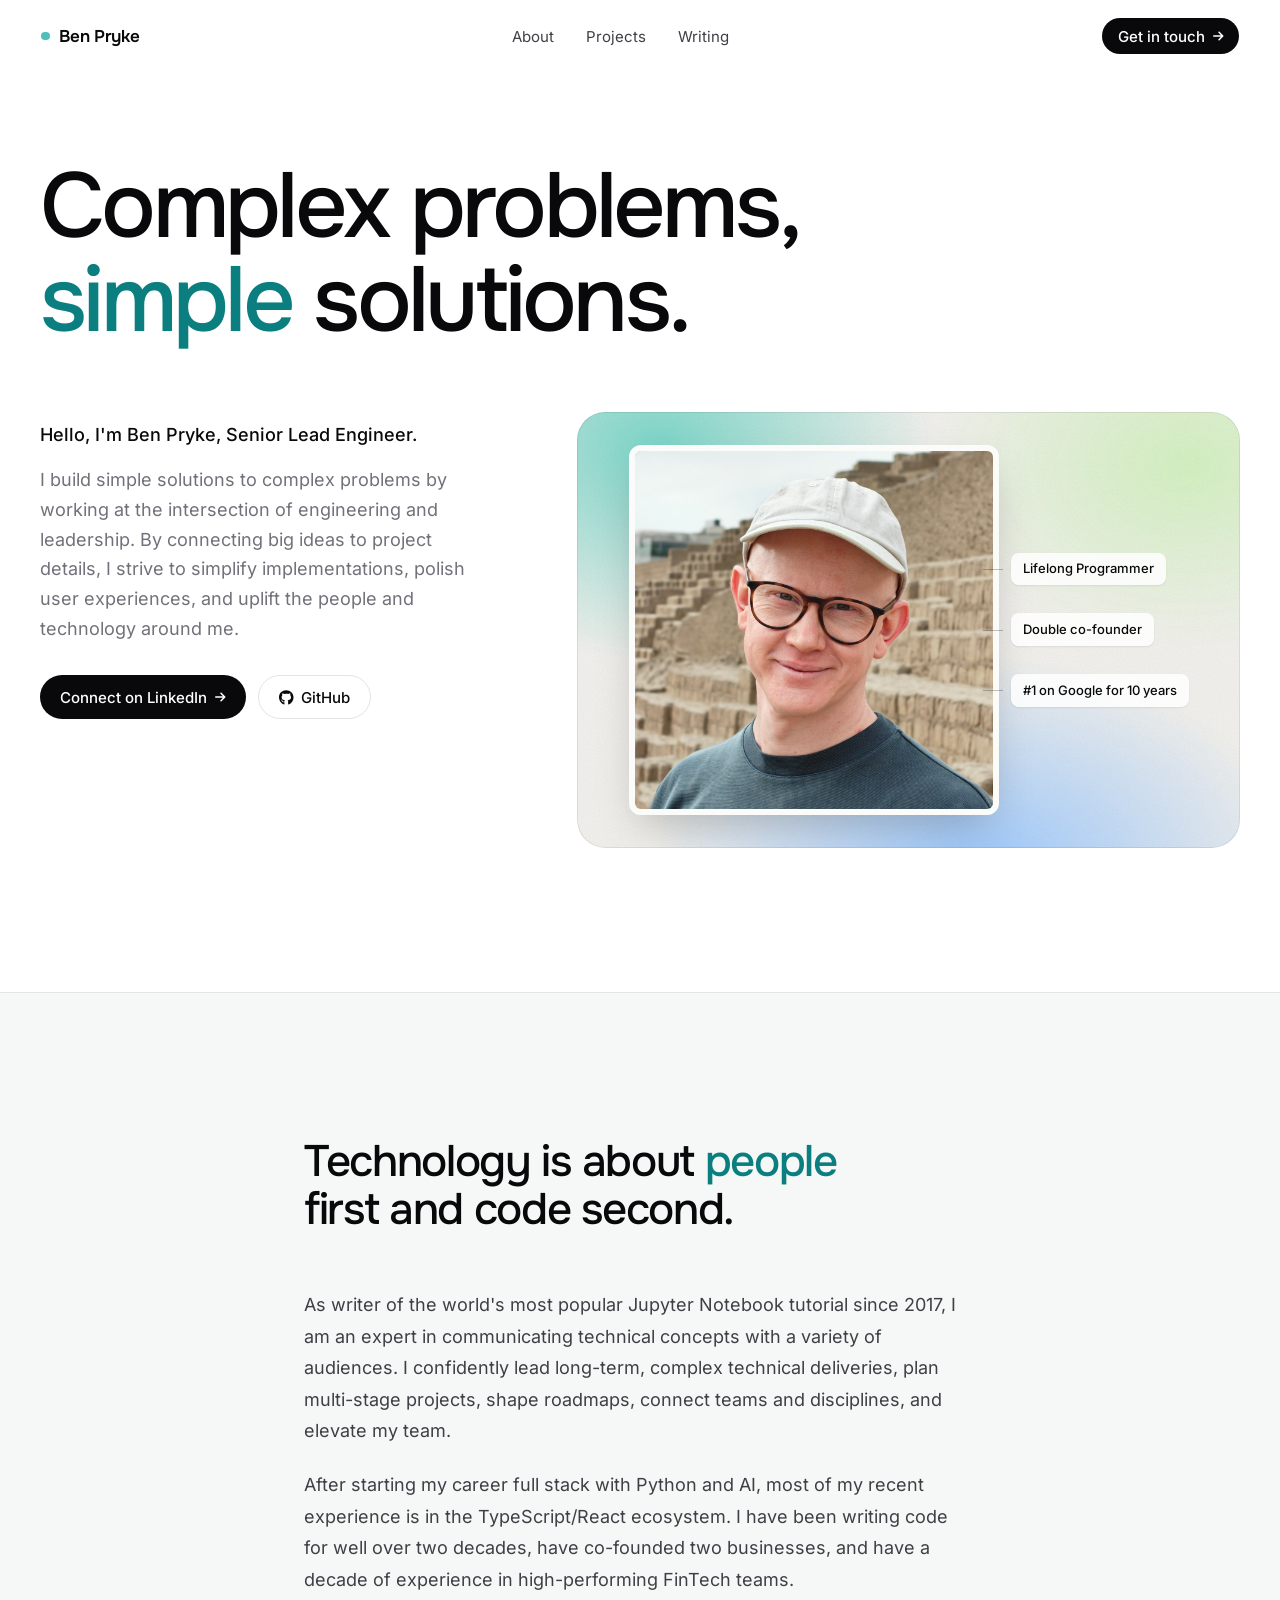
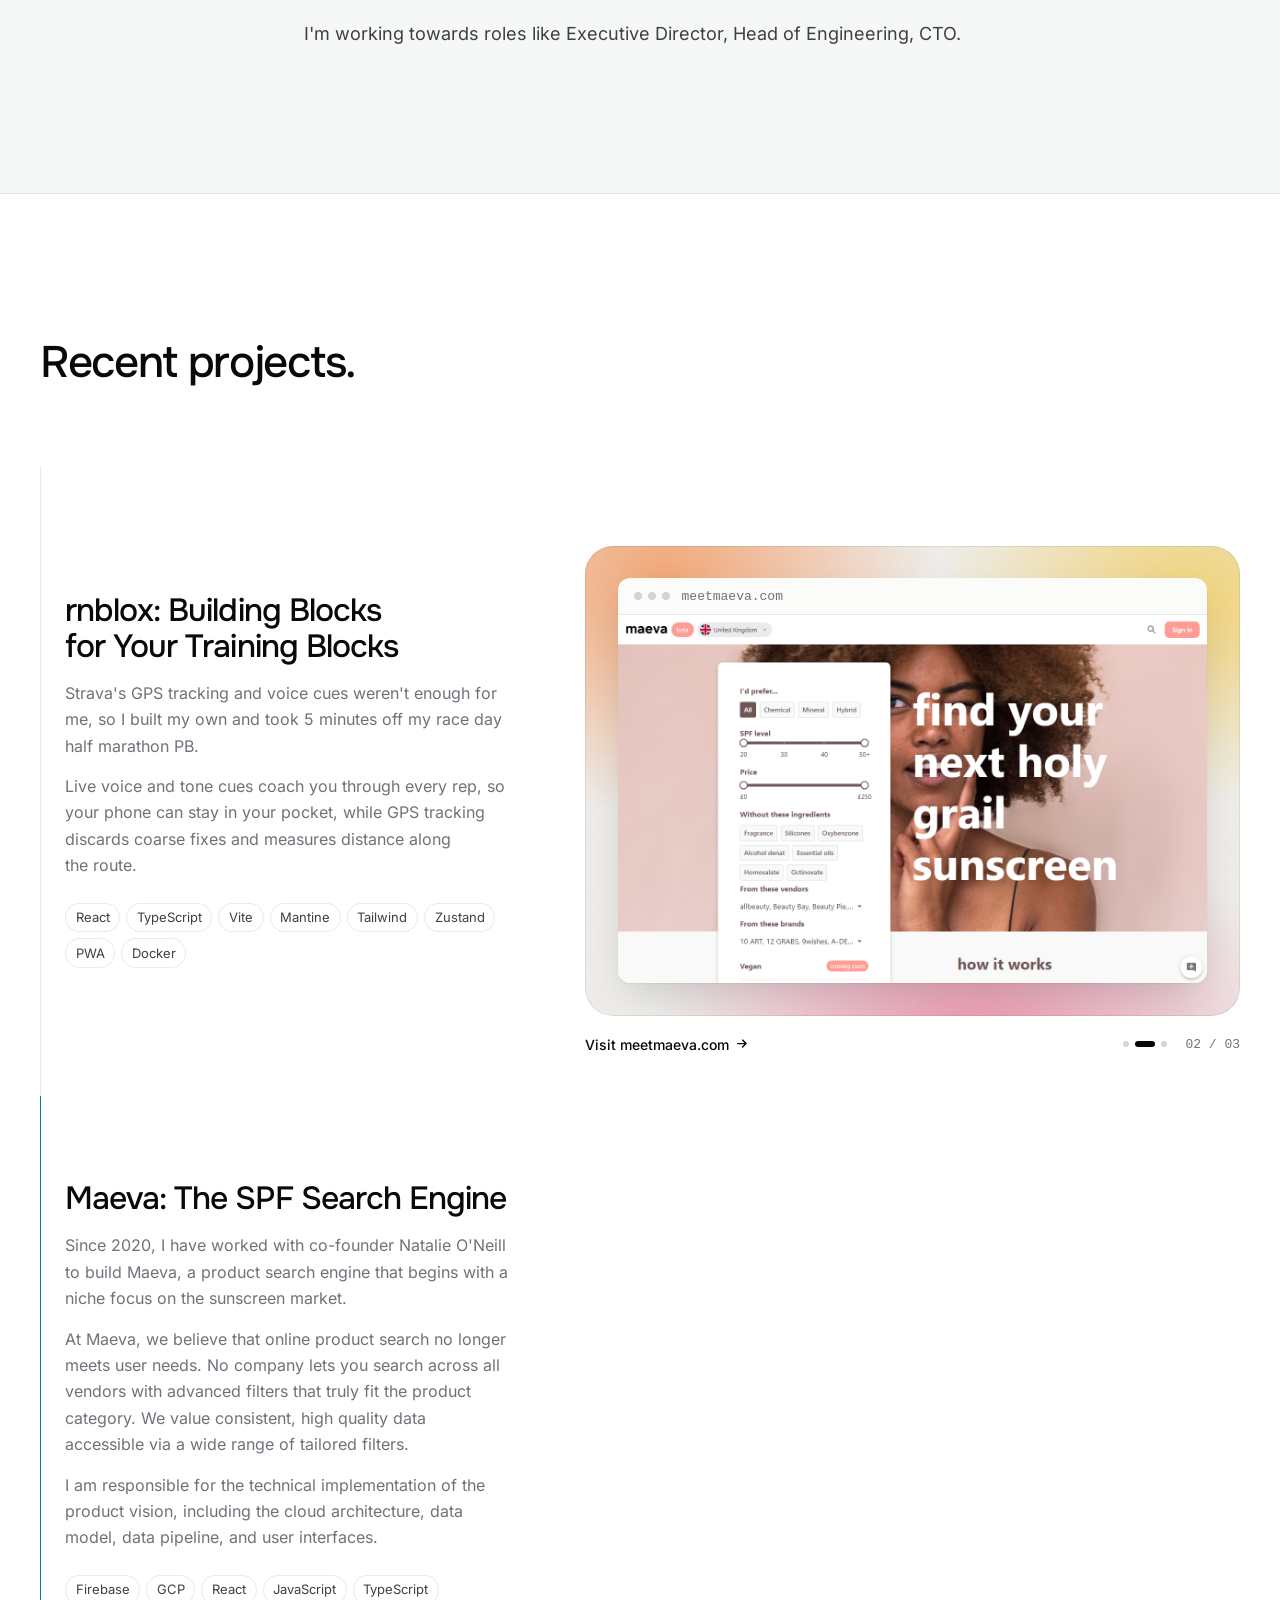
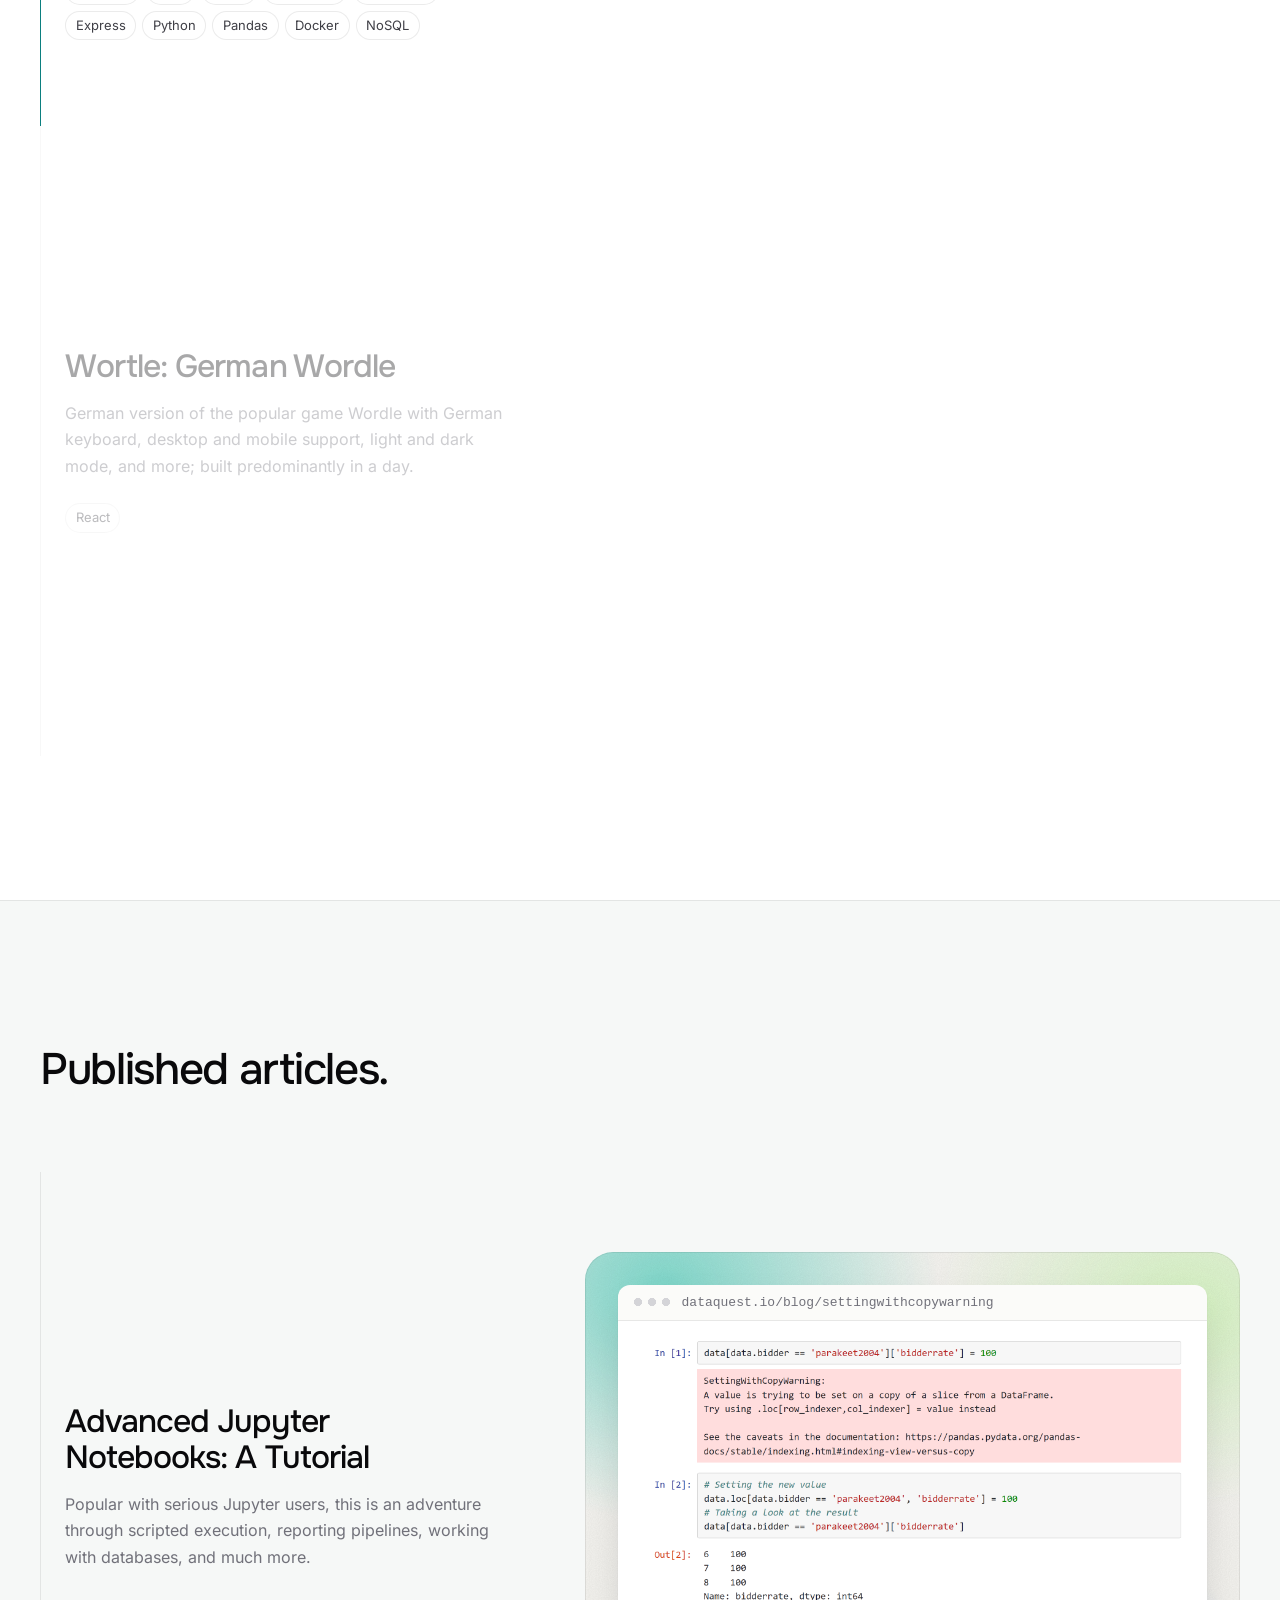
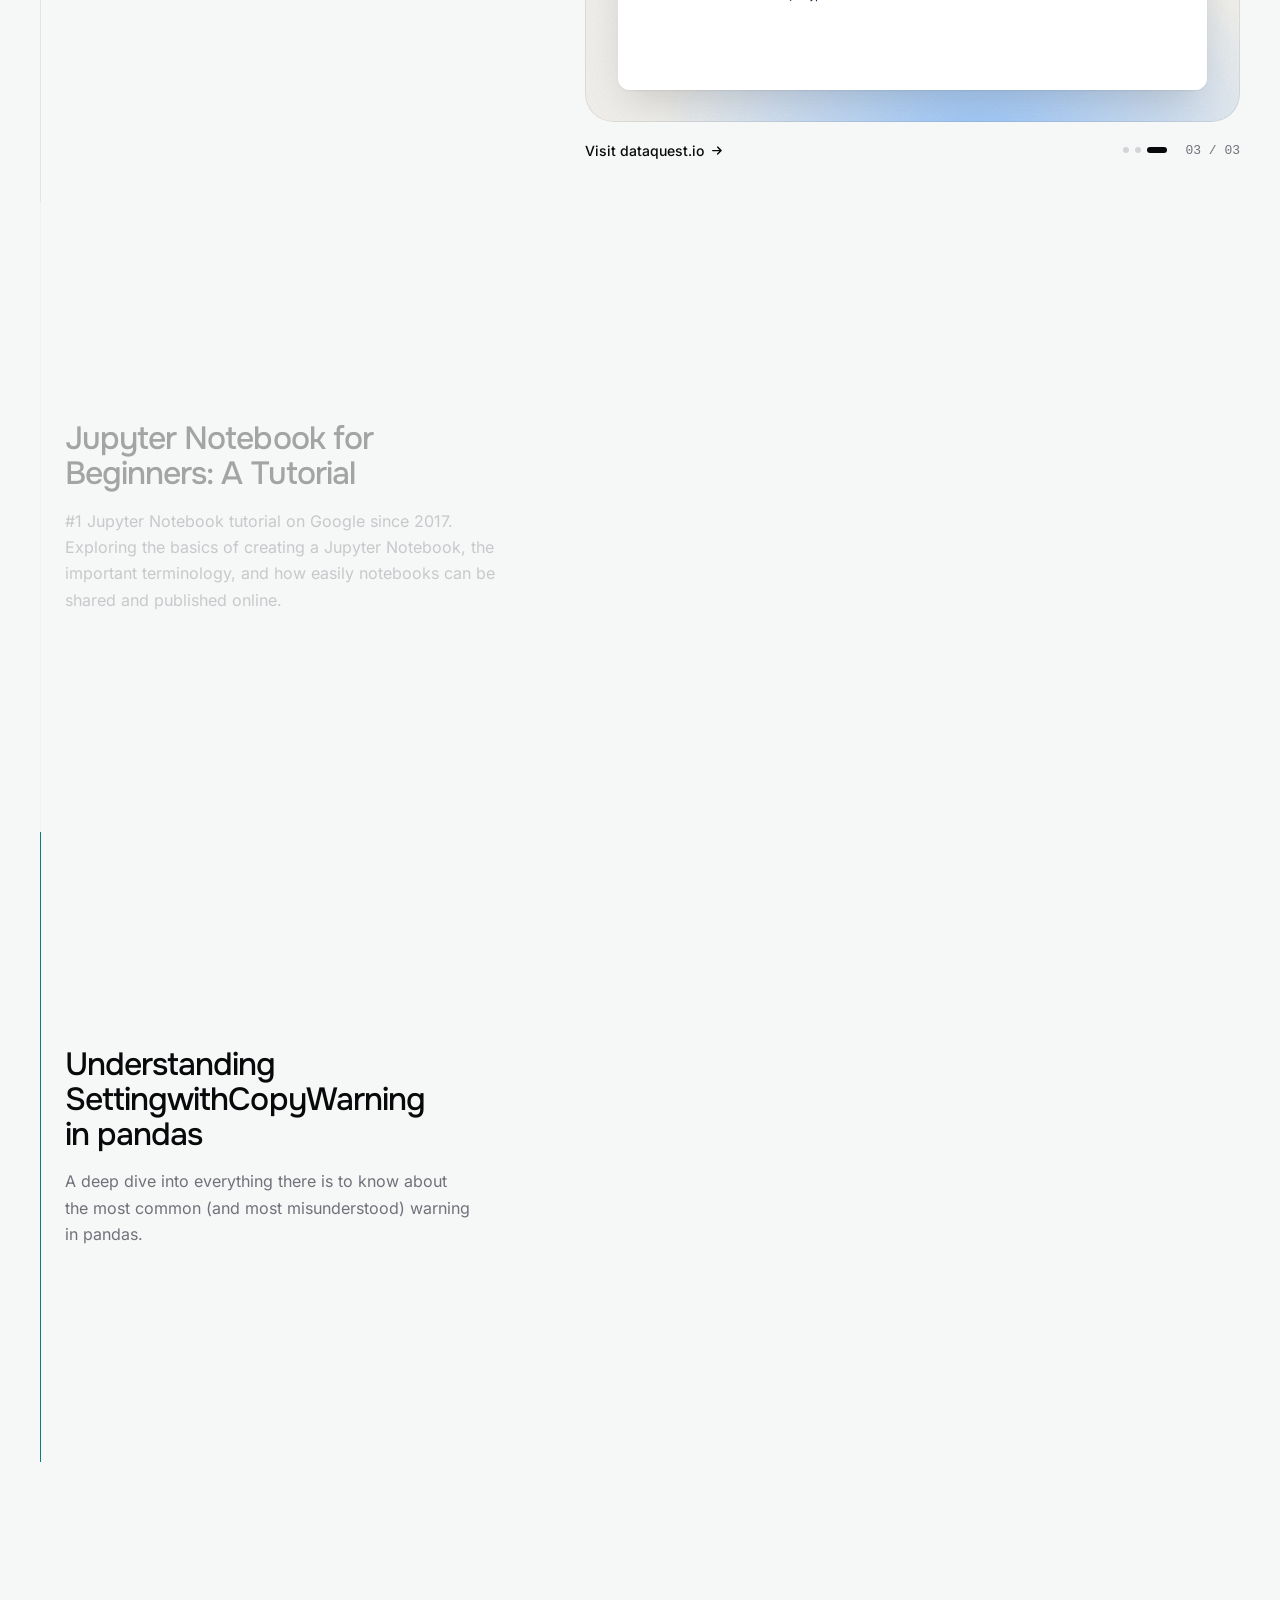
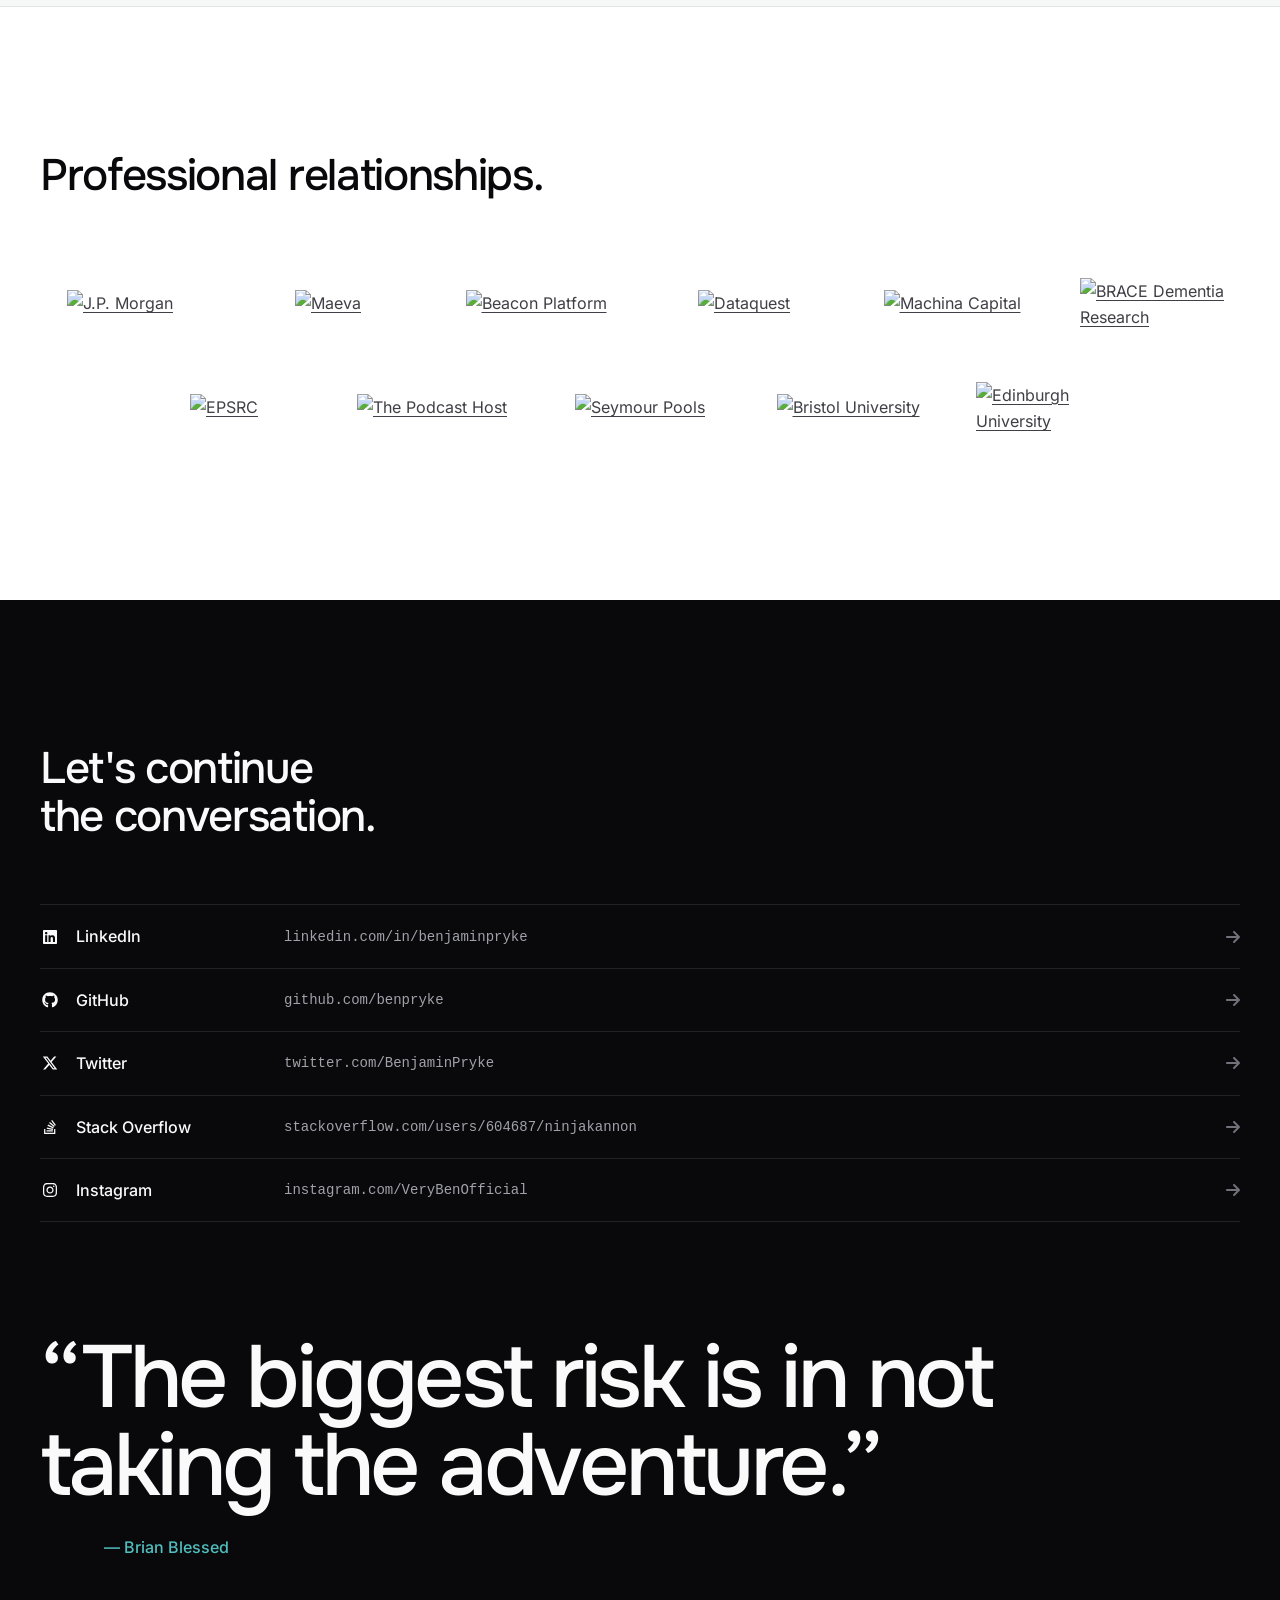
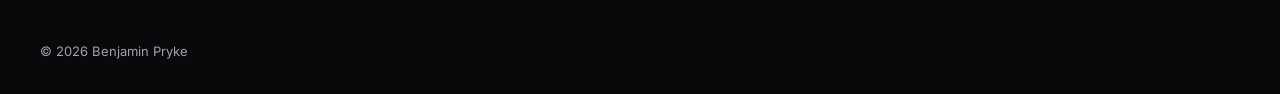
==== index.html @ 8d0380cf "Deploying to master from @ benpryke/personal-website@fa194e5fd90bd48c4373eee795d0fbb30861cdaa 🚀" ====
<!DOCTYPE html><html lang="en-gb"><head><meta charset="utf-8"><style type="text/css">:host,:root{--fa-font-solid:normal 900 1em/1 "Font Awesome 6 Free";--fa-font-regular:normal 400 1em/1 "Font Awesome 6 Free";--fa-font-light:normal 300 1em/1 "Font Awesome 6 Pro";--fa-font-thin:normal 100 1em/1 "Font Awesome 6 Pro";--fa-font-duotone:normal 900 1em/1 "Font Awesome 6 Duotone";--fa-font-duotone-regular:normal 400 1em/1 "Font Awesome 6 Duotone";--fa-font-duotone-light:normal 300 1em/1 "Font Awesome 6 Duotone";--fa-font-duotone-thin:normal 100 1em/1 "Font Awesome 6 Duotone";--fa-font-brands:normal 400 1em/1 "Font Awesome 6 Brands";--fa-font-sharp-solid:normal 900 1em/1 "Font Awesome 6 Sharp";--fa-font-sharp-regular:normal 400 1em/1 "Font Awesome 6 Sharp";--fa-font-sharp-light:normal 300 1em/1 "Font Awesome 6 Sharp";--fa-font-sharp-thin:normal 100 1em/1 "Font Awesome 6 Sharp";--fa-font-sharp-duotone-solid:normal 900 1em/1 "Font Awesome 6 Sharp Duotone";--fa-font-sharp-duotone-regular:normal 400 1em/1 "Font Awesome 6 Sharp Duotone";--fa-font-sharp-duotone-light:normal 300 1em/1 "Font Awesome 6 Sharp Duotone";--fa-font-sharp-duotone-thin:normal 100 1em/1 "Font Awesome 6 Sharp Duotone"}svg:not(:host).svg-inline--fa,svg:not(:root).svg-inline--fa{overflow:visible;box-sizing:content-box}.svg-inline--fa{display:var(--fa-display,inline-block);height:1em;overflow:visible;vertical-align:-.125em}.svg-inline--fa.fa-2xs{vertical-align:.1em}.svg-inline--fa.fa-xs{vertical-align:0}.svg-inline--fa.fa-sm{vertical-align:-.0714285705em}.svg-inline--fa.fa-lg{vertical-align:-.2em}.svg-inline--fa.fa-xl{vertical-align:-.25em}.svg-inline--fa.fa-2xl{vertical-align:-.3125em}.svg-inline--fa.fa-pull-left{margin-right:var(--fa-pull-margin,.3em);width:auto}.svg-inline--fa.fa-pull-right{margin-left:var(--fa-pull-margin,.3em);width:auto}.svg-inline--fa.fa-li{width:var(--fa-li-width,2em);top:.25em}.svg-inline--fa.fa-fw{width:var(--fa-fw-width,1.25em)}.fa-layers svg.svg-inline--fa{bottom:0;left:0;margin:auto;position:absolute;right:0;top:0}.fa-layers-counter,.fa-layers-text{display:inline-block;position:absolute;text-align:center}.fa-layers{display:inline-block;height:1em;position:relative;text-align:center;vertical-align:-.125em;width:1em}.fa-layers svg.svg-inline--fa{transform-origin:center center}.fa-layers-text{left:50%;top:50%;transform:translate(-50%,-50%);transform-origin:center center}.fa-layers-counter{background-color:var(--fa-counter-background-color,#ff253a);border-radius:var(--fa-counter-border-radius,1em);box-sizing:border-box;color:var(--fa-inverse,#fff);line-height:var(--fa-counter-line-height,1);max-width:var(--fa-counter-max-width,5em);min-width:var(--fa-counter-min-width,1.5em);overflow:hidden;padding:var(--fa-counter-padding,.25em .5em);right:var(--fa-right,0);text-overflow:ellipsis;top:var(--fa-top,0);transform:scale(var(--fa-counter-scale,.25));transform-origin:top right}.fa-layers-bottom-right{bottom:var(--fa-bottom,0);right:var(--fa-right,0);top:auto;transform:scale(var(--fa-layers-scale,.25));transform-origin:bottom right}.fa-layers-bottom-left{bottom:var(--fa-bottom,0);left:var(--fa-left,0);right:auto;top:auto;transform:scale(var(--fa-layers-scale,.25));transform-origin:bottom left}.fa-layers-top-right{top:var(--fa-top,0);right:var(--fa-right,0);transform:scale(var(--fa-layers-scale,.25));transform-origin:top right}.fa-layers-top-left{left:var(--fa-left,0);right:auto;top:var(--fa-top,0);transform:scale(var(--fa-layers-scale,.25));transform-origin:top left}.fa-1x{font-size:1em}.fa-2x{font-size:2em}.fa-3x{font-size:3em}.fa-4x{font-size:4em}.fa-5x{font-size:5em}.fa-6x{font-size:6em}.fa-7x{font-size:7em}.fa-8x{font-size:8em}.fa-9x{font-size:9em}.fa-10x{font-size:10em}.fa-2xs{font-size:.625em;line-height:.1em;vertical-align:.225em}.fa-xs{font-size:.75em;line-height:.0833333337em;vertical-align:.125em}.fa-sm{font-size:.875em;line-height:.0714285718em;vertical-align:.0535714295em}.fa-lg{font-size:1.25em;line-height:.05em;vertical-align:-.075em}.fa-xl{font-size:1.5em;line-height:.0416666682em;vertical-align:-.125em}.fa-2xl{font-size:2em;line-height:.03125em;vertical-align:-.1875em}.fa-fw{text-align:center;width:1.25em}.fa-ul{list-style-type:none;margin-left:var(--fa-li-margin,2.5em);padding-left:0}.fa-ul>li{position:relative}.fa-li{left:calc(-1 * var(--fa-li-width,2em));position:absolute;text-align:center;width:var(--fa-li-width,2em);line-height:inherit}.fa-border{border-color:var(--fa-border-color,#eee);border-radius:var(--fa-border-radius,.1em);border-style:var(--fa-border-style,solid);border-width:var(--fa-border-width,.08em);padding:var(--fa-border-padding,.2em .25em .15em)}.fa-pull-left{float:left;margin-right:var(--fa-pull-margin,.3em)}.fa-pull-right{float:right;margin-left:var(--fa-pull-margin,.3em)}.fa-beat{animation-name:fa-beat;animation-delay:var(--fa-animation-delay,0s);animation-direction:var(--fa-animation-direction,normal);animation-duration:var(--fa-animation-duration,1s);animation-iteration-count:var(--fa-animation-iteration-count,infinite);animation-timing-function:var(--fa-animation-timing,ease-in-out)}.fa-bounce{animation-name:fa-bounce;animation-delay:var(--fa-animation-delay,0s);animation-direction:var(--fa-animation-direction,normal);animation-duration:var(--fa-animation-duration,1s);animation-iteration-count:var(--fa-animation-iteration-count,infinite);animation-timing-function:var(--fa-animation-timing,cubic-bezier(.28,.84,.42,1))}.fa-fade{animation-name:fa-fade;animation-delay:var(--fa-animation-delay,0s);animation-direction:var(--fa-animation-direction,normal);animation-duration:var(--fa-animation-duration,1s);animation-iteration-count:var(--fa-animation-iteration-count,infinite);animation-timing-function:var(--fa-animation-timing,cubic-bezier(.4,0,.6,1))}.fa-beat-fade{animation-name:fa-beat-fade;animation-delay:var(--fa-animation-delay,0s);animation-direction:var(--fa-animation-direction,normal);animation-duration:var(--fa-animation-duration,1s);animation-iteration-count:var(--fa-animation-iteration-count,infinite);animation-timing-function:var(--fa-animation-timing,cubic-bezier(.4,0,.6,1))}.fa-flip{animation-name:fa-flip;animation-delay:var(--fa-animation-delay,0s);animation-direction:var(--fa-animation-direction,normal);animation-duration:var(--fa-animation-duration,1s);animation-iteration-count:var(--fa-animation-iteration-count,infinite);animation-timing-function:var(--fa-animation-timing,ease-in-out)}.fa-shake{animation-name:fa-shake;animation-delay:var(--fa-animation-delay,0s);animation-direction:var(--fa-animation-direction,normal);animation-duration:var(--fa-animation-duration,1s);animation-iteration-count:var(--fa-animation-iteration-count,infinite);animation-timing-function:var(--fa-animation-timing,linear)}.fa-spin{animation-name:fa-spin;animation-delay:var(--fa-animation-delay,0s);animation-direction:var(--fa-animation-direction,normal);animation-duration:var(--fa-animation-duration,2s);animation-iteration-count:var(--fa-animation-iteration-count,infinite);animation-timing-function:var(--fa-animation-timing,linear)}.fa-spin-reverse{--fa-animation-direction:reverse}.fa-pulse,.fa-spin-pulse{animation-name:fa-spin;animation-direction:var(--fa-animation-direction,normal);animation-duration:var(--fa-animation-duration,1s);animation-iteration-count:var(--fa-animation-iteration-count,infinite);animation-timing-function:var(--fa-animation-timing,steps(8))}@media (prefers-reduced-motion:reduce){.fa-beat,.fa-beat-fade,.fa-bounce,.fa-fade,.fa-flip,.fa-pulse,.fa-shake,.fa-spin,.fa-spin-pulse{animation-delay:-1ms;animation-duration:1ms;animation-iteration-count:1;transition-delay:0s;transition-duration:0s}}@keyframes fa-beat{0%,90%{transform:scale(1)}45%{transform:scale(var(--fa-beat-scale,1.25))}}@keyframes fa-bounce{0%{transform:scale(1,1) translateY(0)}10%{transform:scale(var(--fa-bounce-start-scale-x,1.1),var(--fa-bounce-start-scale-y,.9)) translateY(0)}30%{transform:scale(var(--fa-bounce-jump-scale-x,.9),var(--fa-bounce-jump-scale-y,1.1)) translateY(var(--fa-bounce-height,-.5em))}50%{transform:scale(var(--fa-bounce-land-scale-x,1.05),var(--fa-bounce-land-scale-y,.95)) translateY(0)}57%{transform:scale(1,1) translateY(var(--fa-bounce-rebound,-.125em))}64%{transform:scale(1,1) translateY(0)}100%{transform:scale(1,1) translateY(0)}}@keyframes fa-fade{50%{opacity:var(--fa-fade-opacity,.4)}}@keyframes fa-beat-fade{0%,100%{opacity:var(--fa-beat-fade-opacity,.4);transform:scale(1)}50%{opacity:1;transform:scale(var(--fa-beat-fade-scale,1.125))}}@keyframes fa-flip{50%{transform:rotate3d(var(--fa-flip-x,0),var(--fa-flip-y,1),var(--fa-flip-z,0),var(--fa-flip-angle,-180deg))}}@keyframes fa-shake{0%{transform:rotate(-15deg)}4%{transform:rotate(15deg)}24%,8%{transform:rotate(-18deg)}12%,28%{transform:rotate(18deg)}16%{transform:rotate(-22deg)}20%{transform:rotate(22deg)}32%{transform:rotate(-12deg)}36%{transform:rotate(12deg)}100%,40%{transform:rotate(0)}}@keyframes fa-spin{0%{transform:rotate(0)}100%{transform:rotate(360deg)}}.fa-rotate-90{transform:rotate(90deg)}.fa-rotate-180{transform:rotate(180deg)}.fa-rotate-270{transform:rotate(270deg)}.fa-flip-horizontal{transform:scale(-1,1)}.fa-flip-vertical{transform:scale(1,-1)}.fa-flip-both,.fa-flip-horizontal.fa-flip-vertical{transform:scale(-1,-1)}.fa-rotate-by{transform:rotate(var(--fa-rotate-angle,0))}.fa-stack{display:inline-block;vertical-align:middle;height:2em;position:relative;width:2.5em}.fa-stack-1x,.fa-stack-2x{bottom:0;left:0;margin:auto;position:absolute;right:0;top:0;z-index:var(--fa-stack-z-index,auto)}.svg-inline--fa.fa-stack-1x{height:1em;width:1.25em}.svg-inline--fa.fa-stack-2x{height:2em;width:2.5em}.fa-inverse{color:var(--fa-inverse,#fff)}.fa-sr-only,.sr-only{position:absolute;width:1px;height:1px;padding:0;margin:-1px;overflow:hidden;clip:rect(0,0,0,0);white-space:nowrap;border-width:0}.fa-sr-only-focusable:not(:focus),.sr-only-focusable:not(:focus){position:absolute;width:1px;height:1px;padding:0;margin:-1px;overflow:hidden;clip:rect(0,0,0,0);white-space:nowrap;border-width:0}.svg-inline--fa .fa-primary{fill:var(--fa-primary-color,currentColor);opacity:var(--fa-primary-opacity,1)}.svg-inline--fa .fa-secondary{fill:var(--fa-secondary-color,currentColor);opacity:var(--fa-secondary-opacity,.4)}.svg-inline--fa.fa-swap-opacity .fa-primary{opacity:var(--fa-secondary-opacity,.4)}.svg-inline--fa.fa-swap-opacity .fa-secondary{opacity:var(--fa-primary-opacity,1)}.svg-inline--fa mask .fa-primary,.svg-inline--fa mask .fa-secondary{fill:#000}</style><link href="/assets/favicon-vqh3uQuY.ico" rel="shortcut icon"><link href="/assets/favicon-512x512-DaZWaWV2.png" rel="icon" sizes="512x512" type="image/png"><link href="/assets/favicon-192x192-DF1hLskp.png" rel="icon" sizes="192x192" type="image/png"><link href="/assets/favicon-32x32-KCON65HF.png" rel="icon" sizes="32x32" type="image/png"><link href="/assets/favicon-16x16-DmluTjXL.png" rel="icon" sizes="16x16" type="image/png"><link href="/assets/favicon-180x180-CDnnF3rg.png" rel="apple-touch-icon" sizes="180x180"><meta content="width=device-width,initial-scale=1,shrink-to-fit=no" name="viewport"><meta content="#0b7f7f" name="theme-color"><link href="/assets/manifest-D1YhB_9p.json" rel="manifest"><title>Benjamin Pryke | Developer</title><meta content="Ben Pryke is an entrepreneur building tech for humans. Currently a senior tech lead at JPMC, formerly at Beacon Platform, and two time startup co-founder." name="description"><meta content="Ben, Benjamin, Pryke, engineer, developer, dev, programmer, entrepreneur, startup, start-up, Python, TypeScript, JavaScript, full stack, senior, lead" name="keywords"><!-- Google tag (gtag.js) --><script src="https://www.googletagmanager.com/gtag/js?id=G-BXW9QDPKF5" async></script><script>window.dataLayer = window.dataLayer || [];
      function gtag(){dataLayer.push(arguments);}
      gtag('js', new Date());
      gtag('config', 'G-BXW9QDPKF5');</script><script src="/assets/index-BHt-4_sE.js" crossorigin="" type="module"></script><link href="/assets/index-BxGwgF0M.css" rel="stylesheet" crossorigin=""><link href="https://www.googletagmanager.com" rel="preconnect"><link href="https://www.google-analytics.com" rel="preconnect"></head><body><noscript>Enabling JavaScript will enhance this site</noscript><div id="root"><header class="nav"><nav aria-label="Main" class="nav-bar"><a href="#top" class="nav-brand"><span class="nav-dot" aria-hidden="true"></span>Ben Pryke</a><ul class="nav-links"><li><a href="#about">About</a></li><li><a href="#projects">Projects</a></li><li><a href="#writing">Writing</a></li></ul><a href="#contact" class="button button-primary">Get in touch<svg aria-hidden="true" class="svg-inline--fa fa-arrow-right button-arrow" data-icon="arrow-right" data-prefix="fas" focusable="false" role="img" viewBox="0 0 448 512" xmlns="http://www.w3.org/2000/svg"><path d="M438.6 278.6c12.5-12.5 12.5-32.8 0-45.3l-160-160c-12.5-12.5-32.8-12.5-45.3 0s-12.5 32.8 0 45.3L338.8 224 32 224c-17.7 0-32 14.3-32 32s14.3 32 32 32l306.7 0L233.4 393.4c-12.5 12.5-12.5 32.8 0 45.3s32.8 12.5 45.3 0l160-160z" fill="currentColor"></path></svg></a></nav></header><main><section class="hero" id="top"><h1><span>Complex problems,</span><span><em>simple</em> solutions.</span></h1><div class="hero-grid"><div class="hero-text"><p class="hero-lead">Hello, I'm Ben Pryke, Senior Lead Engineer.</p><p>I build simple solutions to complex problems by working at the intersection of engineering and leadership. By connecting big ideas to project details, I strive to simplify implementations, polish user experiences, and uplift the people and technology around me.</p><div class="hero-actions"><a href="https://linkedin.com/in/benjaminpryke" class="button button-primary">Connect on LinkedIn<svg aria-hidden="true" class="svg-inline--fa fa-arrow-right button-arrow" data-icon="arrow-right" data-prefix="fas" focusable="false" role="img" viewBox="0 0 448 512" xmlns="http://www.w3.org/2000/svg"><path d="M438.6 278.6c12.5-12.5 12.5-32.8 0-45.3l-160-160c-12.5-12.5-32.8-12.5-45.3 0s-12.5 32.8 0 45.3L338.8 224 32 224c-17.7 0-32 14.3-32 32s14.3 32 32 32l306.7 0L233.4 393.4c-12.5 12.5-12.5 32.8 0 45.3s32.8 12.5 45.3 0l160-160z" fill="currentColor"></path></svg></a><a href="https://github.com/benpryke" class="button button-secondary"><svg aria-hidden="true" class="svg-inline--fa fa-github" data-icon="github" data-prefix="fab" focusable="false" role="img" viewBox="0 0 496 512" xmlns="http://www.w3.org/2000/svg"><path d="M165.9 397.4c0 2-2.3 3.6-5.2 3.6-3.3.3-5.6-1.3-5.6-3.6 0-2 2.3-3.6 5.2-3.6 3-.3 5.6 1.3 5.6 3.6zm-31.1-4.5c-.7 2 1.3 4.3 4.3 4.9 2.6 1 5.6 0 6.2-2s-1.3-4.3-4.3-5.2c-2.6-.7-5.5.3-6.2 2.3zm44.2-1.7c-2.9.7-4.9 2.6-4.6 4.9.3 2 2.9 3.3 5.9 2.6 2.9-.7 4.9-2.6 4.6-4.6-.3-1.9-3-3.2-5.9-2.9zM244.8 8C106.1 8 0 113.3 0 252c0 110.9 69.8 205.8 169.5 239.2 12.8 2.3 17.3-5.6 17.3-12.1 0-6.2-.3-40.4-.3-61.4 0 0-70 15-84.7-29.8 0 0-11.4-29.1-27.8-36.6 0 0-22.9-15.7 1.6-15.4 0 0 24.9 2 38.6 25.8 21.9 38.6 58.6 27.5 72.9 20.9 2.3-16 8.8-27.1 16-33.7-55.9-6.2-112.3-14.3-112.3-110.5 0-27.5 7.6-41.3 23.6-58.9-2.6-6.5-11.1-33.3 2.6-67.9 20.9-6.5 69 27 69 27 20-5.6 41.5-8.5 62.8-8.5s42.8 2.9 62.8 8.5c0 0 48.1-33.6 69-27 13.7 34.7 5.2 61.4 2.6 67.9 16 17.7 25.8 31.5 25.8 58.9 0 96.5-58.9 104.2-114.8 110.5 9.2 7.9 17 22.9 17 46.4 0 33.7-.3 75.4-.3 83.6 0 6.5 4.6 14.4 17.3 12.1C428.2 457.8 496 362.9 496 252 496 113.3 383.5 8 244.8 8zM97.2 352.9c-1.3 1-1 3.3.7 5.2 1.6 1.6 3.9 2.3 5.2 1 1.3-1 1-3.3-.7-5.2-1.6-1.6-3.9-2.3-5.2-1zm-10.8-8.1c-.7 1.3.3 2.9 2.3 3.9 1.6 1 3.6.7 4.3-.7.7-1.3-.3-2.9-2.3-3.9-2-.6-3.6-.3-4.3.7zm32.4 35.6c-1.6 1.3-1 4.3 1.3 6.2 2.3 2.3 5.2 2.6 6.5 1 1.3-1.3.7-4.3-1.3-6.2-2.2-2.3-5.2-2.6-6.5-1zm-11.4-14.7c-1.6 1-1.6 3.6 0 5.9 1.6 2.3 4.3 3.3 5.6 2.3 1.6-1.3 1.6-3.9 0-6.2-1.4-2.3-4-3.3-5.6-2z" fill="currentColor"></path></svg>GitHub</a></div></div><div class="frame hero-frame" data-tone="0"><div class="hero-portrait"><img alt="Benjamin Pryke" src="images/headshot.jpg" height="1351" width="1354"><ul class="hero-facts"><li>Lifelong Programmer</li><li>Double co-founder</li><li>#1 on Google for 10 years</li></ul></div></div></div></section><section class="section section-tinted section-prose" id="about"><div class="section-inner"><h2 class="section-title">Technology is about <em>people</em> first and code second.</h2><p>As writer of the world's most popular Jupyter Notebook tutorial since 2017, I am an expert in communicating technical concepts with a variety of audiences. I confidently lead long-term, complex technical deliveries, plan multi-stage projects, shape roadmaps, connect teams and disciplines, and elevate my team.</p><p>After starting my career full stack with Python and AI, most of my recent experience is in the TypeScript/React ecosystem. I have been writing code for well over two decades, have co-founded two businesses, and have a decade of experience in high-performing FinTech teams.</p><p>I'm working towards roles like Executive Director, Head of Engineering, CTO.</p></div></section><section class="section" id="projects"><div class="section-inner"><h2 class="section-title">Recent projects.</h2><div class="showcase"><ol class="showcase-list"><li class="showcase-item is-active"><div class="frame showcase-inline" data-tone="0"><div class="frame-window"><div class="frame-bar"><span class="frame-dots" aria-hidden="true"></span><span class="frame-title">rnblox.com</span></div><div class="frame-body"><img alt="" src="images/projects/rnblox.png" loading="lazy"></div></div></div><h3><a href="https://rnblox.com">rnblox: Building Blocks for Your Training Blocks</a></h3><p>Strava's GPS tracking and voice cues weren't enough for me, so I built my own and took 5 minutes off my race day half marathon PB.</p><p>Live voice and tone cues coach you through every rep, so your phone can stay in your pocket, while GPS tracking discards coarse fixes and measures distance along the route.</p><ul class="showcase-tags" aria-label="Key tech"><li>React</li><li>TypeScript</li><li>Vite</li><li>Mantine</li><li>Tailwind</li><li>Zustand</li><li>PWA</li><li>Docker</li></ul></li><li class="showcase-item"><div class="frame showcase-inline" data-tone="1"><div class="frame-window"><div class="frame-bar"><span class="frame-dots" aria-hidden="true"></span><span class="frame-title">meetmaeva.com</span></div><div class="frame-body"><img alt="" src="images/projects/maeva.png" loading="lazy"></div></div></div><h3><a href="https://meetmaeva.com/">Maeva: The SPF Search Engine</a></h3><p>Since 2020, I have worked with co-founder Natalie O'Neill to build Maeva, a product search engine that begins with a niche focus on the sunscreen market.</p><p>At Maeva, we believe that online product search no longer meets user needs. No company lets you search across all vendors with advanced filters that truly fit the product category. We value consistent, high quality data accessible via a wide range of tailored filters.</p><p>I am responsible for the technical implementation of the product vision, including the cloud architecture, data model, data pipeline, and user interfaces.</p><ul class="showcase-tags" aria-label="Key tech"><li>Firebase</li><li>GCP</li><li>React</li><li>JavaScript</li><li>TypeScript</li><li>Express</li><li>Python</li><li>Pandas</li><li>Docker</li><li>NoSQL</li></ul></li><li class="showcase-item"><div class="frame showcase-inline" data-tone="2"><div class="frame-window"><div class="frame-bar"><span class="frame-dots" aria-hidden="true"></span><span class="frame-title">wortle.xyz</span></div><div class="frame-body"><img alt="" src="images/projects/wortle.png" loading="lazy"></div></div></div><h3><a href="https://wortle.xyz">Wortle: German Wordle</a></h3><p>German version of the popular game Wordle with German keyboard, desktop and mobile support, light and dark mode, and more; built predominantly in a day.</p><ul class="showcase-tags" aria-label="Key tech"><li>React</li></ul></li></ol><div class="showcase-stage"><a href="https://rnblox.com" class="showcase-link" aria-hidden="true" tabindex="-1"><div class="frame" data-tone="0"><div class="frame-window"><div class="frame-bar"><span class="frame-dots" aria-hidden="true"></span><span class="frame-title">rnblox.com</span></div><div class="frame-body"><img alt="" src="images/projects/rnblox.png" loading="lazy" class="is-active"><img alt="" src="images/projects/maeva.png" loading="lazy" class=""><img alt="" src="images/projects/wortle.png" loading="lazy" class=""></div></div></div></a><div class="showcase-meta"><a href="https://rnblox.com">Visit rnblox.com<svg aria-hidden="true" class="svg-inline--fa fa-arrow-right" data-icon="arrow-right" data-prefix="fas" focusable="false" role="img" viewBox="0 0 448 512" xmlns="http://www.w3.org/2000/svg"><path d="M438.6 278.6c12.5-12.5 12.5-32.8 0-45.3l-160-160c-12.5-12.5-32.8-12.5-45.3 0s-12.5 32.8 0 45.3L338.8 224 32 224c-17.7 0-32 14.3-32 32s14.3 32 32 32l306.7 0L233.4 393.4c-12.5 12.5-12.5 32.8 0 45.3s32.8 12.5 45.3 0l160-160z" fill="currentColor"></path></svg></a><div class="showcase-progress"><button aria-current="true" aria-label="Show rnblox: Building Blocks for Your Training Blocks" class="is-active" type="button"></button><button aria-current="false" aria-label="Show Maeva: The SPF Search Engine" class="" type="button"></button><button aria-current="false" aria-label="Show Wortle: German Wordle" class="" type="button"></button><span>01 / 03</span></div></div></div></div></div></section><section class="section section-tinted" id="writing"><div class="section-inner"><h2 class="section-title">Published articles.</h2><div class="showcase"><ol class="showcase-list"><li class="showcase-item is-active"><div class="frame showcase-inline" data-tone="2"><div class="frame-window"><div class="frame-bar"><span class="frame-dots" aria-hidden="true"></span><span class="frame-title">dataquest.io/blog/advanced-jupyter-notebooks-tutorial</span></div><div class="frame-body"><img alt="" src="images/articles/article-jupyter-advanced.png" loading="lazy"></div></div></div><h3><a href="https://www.dataquest.io/blog/advanced-jupyter-notebooks-tutorial/">Advanced Jupyter Notebooks: A Tutorial</a></h3><p>Popular with serious Jupyter users, this is an adventure through scripted execution, reporting pipelines, working with databases, and much more.</p></li><li class="showcase-item"><div class="frame showcase-inline" data-tone="3"><div class="frame-window"><div class="frame-bar"><span class="frame-dots" aria-hidden="true"></span><span class="frame-title">dataquest.io/blog/jupyter-notebook-tutorial</span></div><div class="frame-body"><img alt="" src="images/articles/article-jupyter-beginners.png" loading="lazy"></div></div></div><h3><a href="https://www.dataquest.io/blog/jupyter-notebook-tutorial/">Jupyter Notebook for Beginners: A Tutorial</a></h3><p>#1 Jupyter Notebook tutorial on Google since 2017. Exploring the basics of creating a Jupyter Notebook, the important terminology, and how easily notebooks can be shared and published online.</p></li><li class="showcase-item"><div class="frame showcase-inline" data-tone="0"><div class="frame-window"><div class="frame-bar"><span class="frame-dots" aria-hidden="true"></span><span class="frame-title">dataquest.io/blog/settingwithcopywarning</span></div><div class="frame-body"><img alt="" src="images/articles/article-settingwithcopywarning.png" loading="lazy"></div></div></div><h3><a href="https://www.dataquest.io/blog/settingwithcopywarning/">Understanding SettingwithCopyWarning in pandas</a></h3><p>A deep dive into everything there is to know about the most common (and most misunderstood) warning in pandas.</p></li></ol><div class="showcase-stage"><a href="https://www.dataquest.io/blog/advanced-jupyter-notebooks-tutorial/" class="showcase-link" aria-hidden="true" tabindex="-1"><div class="frame" data-tone="2"><div class="frame-window"><div class="frame-bar"><span class="frame-dots" aria-hidden="true"></span><span class="frame-title">dataquest.io/blog/advanced-jupyter-notebooks-tutorial</span></div><div class="frame-body"><img alt="" src="images/articles/article-jupyter-advanced.png" loading="lazy" class="is-active"><img alt="" src="images/articles/article-jupyter-beginners.png" loading="lazy" class=""><img alt="" src="images/articles/article-settingwithcopywarning.png" loading="lazy" class=""></div></div></div></a><div class="showcase-meta"><a href="https://www.dataquest.io/blog/advanced-jupyter-notebooks-tutorial/">Visit dataquest.io<svg aria-hidden="true" class="svg-inline--fa fa-arrow-right" data-icon="arrow-right" data-prefix="fas" focusable="false" role="img" viewBox="0 0 448 512" xmlns="http://www.w3.org/2000/svg"><path d="M438.6 278.6c12.5-12.5 12.5-32.8 0-45.3l-160-160c-12.5-12.5-32.8-12.5-45.3 0s-12.5 32.8 0 45.3L338.8 224 32 224c-17.7 0-32 14.3-32 32s14.3 32 32 32l306.7 0L233.4 393.4c-12.5 12.5-12.5 32.8 0 45.3s32.8 12.5 45.3 0l160-160z" fill="currentColor"></path></svg></a><div class="showcase-progress"><button aria-current="true" aria-label="Show Advanced Jupyter Notebooks: A Tutorial" class="is-active" type="button"></button><button aria-current="false" aria-label="Show Jupyter Notebook for Beginners: A Tutorial" class="" type="button"></button><button aria-current="false" aria-label="Show Understanding SettingwithCopyWarning in pandas" class="" type="button"></button><span>01 / 03</span></div></div></div></div></div></section><section class="section"><div class="section-inner"><h2 class="section-title">Professional relationships.</h2><ul class="logos"><li><a href="https://jpmorgan.com"><img alt="J.P. Morgan" src="images/logos/logo-jpmc.svg" loading="lazy"></a></li><li><a href="https://meetmaeva.com"><img alt="Maeva" src="images/logos/logo-maeva.png" loading="lazy"></a></li><li><a href="https://beacon.io"><img alt="Beacon Platform" src="images/logos/logo-beacon.jpg" loading="lazy"></a></li><li><a href="https://www.dataquest.io"><img alt="Dataquest" src="images/logos/logo-dataquest.png" loading="lazy"></a></li><li><a href="https://www.linkedin.com/company/machina-capital"><img alt="Machina Capital" src="images/logos/logo-machina-capital.png" loading="lazy"></a></li><li><a href="https://www.alzheimers-brace.org"><img alt="BRACE Dementia Research" src="images/logos/logo-brace.png" loading="lazy"></a></li><li><a href="https://epsrc.ukri.org/"><img alt="EPSRC" src="images/logos/logo-epsrc.jpg" loading="lazy"></a></li><li><a href="https://www.thepodcasthost.com"><img alt="The Podcast Host" src="images/logos/logo-the-podcast-host.png" loading="lazy"></a></li><li><a href="https://seymourpools.co.uk"><img alt="Seymour Pools" src="images/logos/logo-seymour-pools.jpg" loading="lazy"></a></li><li><a href="http://www.bris.ac.uk/engineering/departments/computerscience/"><img alt="Bristol University" src="images/logos/logo-bristol.png" loading="lazy"></a></li><li><a href="http://www.anc.ed.ac.uk/machine-learning/"><img alt="Edinburgh University" src="images/logos/logo-edinburgh.png" loading="lazy"></a></li></ul></div></section></main><footer class="footer" id="contact"><div class="footer-inner"><h2>Let's continue the conversation.</h2><ul class="footer-links"><li><a href="https://linkedin.com/in/benjaminpryke"><svg aria-hidden="true" class="svg-inline--fa fa-linkedin fa-fw" data-icon="linkedin" data-prefix="fab" focusable="false" role="img" viewBox="0 0 448 512" xmlns="http://www.w3.org/2000/svg"><path d="M416 32H31.9C14.3 32 0 46.5 0 64.3v383.4C0 465.5 14.3 480 31.9 480H416c17.6 0 32-14.5 32-32.3V64.3c0-17.8-14.4-32.3-32-32.3zM135.4 416H69V202.2h66.5V416zm-33.2-243c-21.3 0-38.5-17.3-38.5-38.5S80.9 96 102.2 96c21.2 0 38.5 17.3 38.5 38.5 0 21.3-17.2 38.5-38.5 38.5zm282.1 243h-66.4V312c0-24.8-.5-56.7-34.5-56.7-34.6 0-39.9 27-39.9 54.9V416h-66.4V202.2h63.7v29.2h.9c8.9-16.8 30.6-34.5 62.9-34.5 67.2 0 79.7 44.3 79.7 101.9V416z" fill="currentColor"></path></svg><span>LinkedIn</span><span class="footer-url">linkedin.com/in/benjaminpryke</span><svg aria-hidden="true" class="svg-inline--fa fa-arrow-right footer-arrow" data-icon="arrow-right" data-prefix="fas" focusable="false" role="img" viewBox="0 0 448 512" xmlns="http://www.w3.org/2000/svg"><path d="M438.6 278.6c12.5-12.5 12.5-32.8 0-45.3l-160-160c-12.5-12.5-32.8-12.5-45.3 0s-12.5 32.8 0 45.3L338.8 224 32 224c-17.7 0-32 14.3-32 32s14.3 32 32 32l306.7 0L233.4 393.4c-12.5 12.5-12.5 32.8 0 45.3s32.8 12.5 45.3 0l160-160z" fill="currentColor"></path></svg></a></li><li><a href="https://github.com/benpryke"><svg aria-hidden="true" class="svg-inline--fa fa-github fa-fw" data-icon="github" data-prefix="fab" focusable="false" role="img" viewBox="0 0 496 512" xmlns="http://www.w3.org/2000/svg"><path d="M165.9 397.4c0 2-2.3 3.6-5.2 3.6-3.3.3-5.6-1.3-5.6-3.6 0-2 2.3-3.6 5.2-3.6 3-.3 5.6 1.3 5.6 3.6zm-31.1-4.5c-.7 2 1.3 4.3 4.3 4.9 2.6 1 5.6 0 6.2-2s-1.3-4.3-4.3-5.2c-2.6-.7-5.5.3-6.2 2.3zm44.2-1.7c-2.9.7-4.9 2.6-4.6 4.9.3 2 2.9 3.3 5.9 2.6 2.9-.7 4.9-2.6 4.6-4.6-.3-1.9-3-3.2-5.9-2.9zM244.8 8C106.1 8 0 113.3 0 252c0 110.9 69.8 205.8 169.5 239.2 12.8 2.3 17.3-5.6 17.3-12.1 0-6.2-.3-40.4-.3-61.4 0 0-70 15-84.7-29.8 0 0-11.4-29.1-27.8-36.6 0 0-22.9-15.7 1.6-15.4 0 0 24.9 2 38.6 25.8 21.9 38.6 58.6 27.5 72.9 20.9 2.3-16 8.8-27.1 16-33.7-55.9-6.2-112.3-14.3-112.3-110.5 0-27.5 7.6-41.3 23.6-58.9-2.6-6.5-11.1-33.3 2.6-67.9 20.9-6.5 69 27 69 27 20-5.6 41.5-8.5 62.8-8.5s42.8 2.9 62.8 8.5c0 0 48.1-33.6 69-27 13.7 34.7 5.2 61.4 2.6 67.9 16 17.7 25.8 31.5 25.8 58.9 0 96.5-58.9 104.2-114.8 110.5 9.2 7.9 17 22.9 17 46.4 0 33.7-.3 75.4-.3 83.6 0 6.5 4.6 14.4 17.3 12.1C428.2 457.8 496 362.9 496 252 496 113.3 383.5 8 244.8 8zM97.2 352.9c-1.3 1-1 3.3.7 5.2 1.6 1.6 3.9 2.3 5.2 1 1.3-1 1-3.3-.7-5.2-1.6-1.6-3.9-2.3-5.2-1zm-10.8-8.1c-.7 1.3.3 2.9 2.3 3.9 1.6 1 3.6.7 4.3-.7.7-1.3-.3-2.9-2.3-3.9-2-.6-3.6-.3-4.3.7zm32.4 35.6c-1.6 1.3-1 4.3 1.3 6.2 2.3 2.3 5.2 2.6 6.5 1 1.3-1.3.7-4.3-1.3-6.2-2.2-2.3-5.2-2.6-6.5-1zm-11.4-14.7c-1.6 1-1.6 3.6 0 5.9 1.6 2.3 4.3 3.3 5.6 2.3 1.6-1.3 1.6-3.9 0-6.2-1.4-2.3-4-3.3-5.6-2z" fill="currentColor"></path></svg><span>GitHub</span><span class="footer-url">github.com/benpryke</span><svg aria-hidden="true" class="svg-inline--fa fa-arrow-right footer-arrow" data-icon="arrow-right" data-prefix="fas" focusable="false" role="img" viewBox="0 0 448 512" xmlns="http://www.w3.org/2000/svg"><path d="M438.6 278.6c12.5-12.5 12.5-32.8 0-45.3l-160-160c-12.5-12.5-32.8-12.5-45.3 0s-12.5 32.8 0 45.3L338.8 224 32 224c-17.7 0-32 14.3-32 32s14.3 32 32 32l306.7 0L233.4 393.4c-12.5 12.5-12.5 32.8 0 45.3s32.8 12.5 45.3 0l160-160z" fill="currentColor"></path></svg></a></li><li><a href="https://twitter.com/BenjaminPryke"><svg aria-hidden="true" class="svg-inline--fa fa-x-twitter fa-fw" data-icon="x-twitter" data-prefix="fab" focusable="false" role="img" viewBox="0 0 512 512" xmlns="http://www.w3.org/2000/svg"><path d="M389.2 48h70.6L305.6 224.2 487 464H345L233.7 318.6 106.5 464H35.8L200.7 275.5 26.8 48H172.4L272.9 180.9 389.2 48zM364.4 421.8h39.1L151.1 88h-42L364.4 421.8z" fill="currentColor"></path></svg><span>Twitter</span><span class="footer-url">twitter.com/BenjaminPryke</span><svg aria-hidden="true" class="svg-inline--fa fa-arrow-right footer-arrow" data-icon="arrow-right" data-prefix="fas" focusable="false" role="img" viewBox="0 0 448 512" xmlns="http://www.w3.org/2000/svg"><path d="M438.6 278.6c12.5-12.5 12.5-32.8 0-45.3l-160-160c-12.5-12.5-32.8-12.5-45.3 0s-12.5 32.8 0 45.3L338.8 224 32 224c-17.7 0-32 14.3-32 32s14.3 32 32 32l306.7 0L233.4 393.4c-12.5 12.5-12.5 32.8 0 45.3s32.8 12.5 45.3 0l160-160z" fill="currentColor"></path></svg></a></li><li><a href="https://stackoverflow.com/users/604687/ninjakannon"><svg aria-hidden="true" class="svg-inline--fa fa-stack-overflow fa-fw" data-icon="stack-overflow" data-prefix="fab" focusable="false" role="img" viewBox="0 0 384 512" xmlns="http://www.w3.org/2000/svg"><path d="M290.7 311L95 269.7 86.8 309l195.7 41zm51-87L188.2 95.7l-25.5 30.8 153.5 128.3zm-31.2 39.7L129.2 179l-16.7 36.5L293.7 300zM262 32l-32 24 119.3 160.3 32-24zm20.5 328h-200v39.7h200zm39.7 80H42.7V320h-40v160h359.5V320h-40z" fill="currentColor"></path></svg><span>Stack Overflow</span><span class="footer-url">stackoverflow.com/users/604687/ninjakannon</span><svg aria-hidden="true" class="svg-inline--fa fa-arrow-right footer-arrow" data-icon="arrow-right" data-prefix="fas" focusable="false" role="img" viewBox="0 0 448 512" xmlns="http://www.w3.org/2000/svg"><path d="M438.6 278.6c12.5-12.5 12.5-32.8 0-45.3l-160-160c-12.5-12.5-32.8-12.5-45.3 0s-12.5 32.8 0 45.3L338.8 224 32 224c-17.7 0-32 14.3-32 32s14.3 32 32 32l306.7 0L233.4 393.4c-12.5 12.5-12.5 32.8 0 45.3s32.8 12.5 45.3 0l160-160z" fill="currentColor"></path></svg></a></li><li><a href="https://www.instagram.com/VeryBenOfficial"><svg aria-hidden="true" class="svg-inline--fa fa-instagram fa-fw" data-icon="instagram" data-prefix="fab" focusable="false" role="img" viewBox="0 0 448 512" xmlns="http://www.w3.org/2000/svg"><path d="M224.1 141c-63.6 0-114.9 51.3-114.9 114.9s51.3 114.9 114.9 114.9S339 319.5 339 255.9 287.7 141 224.1 141zm0 189.6c-41.1 0-74.7-33.5-74.7-74.7s33.5-74.7 74.7-74.7 74.7 33.5 74.7 74.7-33.6 74.7-74.7 74.7zm146.4-194.3c0 14.9-12 26.8-26.8 26.8-14.9 0-26.8-12-26.8-26.8s12-26.8 26.8-26.8 26.8 12 26.8 26.8zm76.1 27.2c-1.7-35.9-9.9-67.7-36.2-93.9-26.2-26.2-58-34.4-93.9-36.2-37-2.1-147.9-2.1-184.9 0-35.8 1.7-67.6 9.9-93.9 36.1s-34.4 58-36.2 93.9c-2.1 37-2.1 147.9 0 184.9 1.7 35.9 9.9 67.7 36.2 93.9s58 34.4 93.9 36.2c37 2.1 147.9 2.1 184.9 0 35.9-1.7 67.7-9.9 93.9-36.2 26.2-26.2 34.4-58 36.2-93.9 2.1-37 2.1-147.8 0-184.8zM398.8 388c-7.8 19.6-22.9 34.7-42.6 42.6-29.5 11.7-99.5 9-132.1 9s-102.7 2.6-132.1-9c-19.6-7.8-34.7-22.9-42.6-42.6-11.7-29.5-9-99.5-9-132.1s-2.6-102.7 9-132.1c7.8-19.6 22.9-34.7 42.6-42.6 29.5-11.7 99.5-9 132.1-9s102.7-2.6 132.1 9c19.6 7.8 34.7 22.9 42.6 42.6 11.7 29.5 9 99.5 9 132.1s2.7 102.7-9 132.1z" fill="currentColor"></path></svg><span>Instagram</span><span class="footer-url">instagram.com/VeryBenOfficial</span><svg aria-hidden="true" class="svg-inline--fa fa-arrow-right footer-arrow" data-icon="arrow-right" data-prefix="fas" focusable="false" role="img" viewBox="0 0 448 512" xmlns="http://www.w3.org/2000/svg"><path d="M438.6 278.6c12.5-12.5 12.5-32.8 0-45.3l-160-160c-12.5-12.5-32.8-12.5-45.3 0s-12.5 32.8 0 45.3L338.8 224 32 224c-17.7 0-32 14.3-32 32s14.3 32 32 32l306.7 0L233.4 393.4c-12.5 12.5-12.5 32.8 0 45.3s32.8 12.5 45.3 0l160-160z" fill="currentColor"></path></svg></a></li></ul><blockquote class="footer-quote"><p>“The biggest risk is in not taking the adventure.”</p><footer>— Brian Blessed</footer></blockquote><p class="footer-legal">© 2026 Benjamin Pryke</p></div></footer></div></body></html>
---- assets/index-BxGwgF0M.css ----
@font-face{font-family:Onest Variable;font-style:normal;font-display:swap;font-weight:100 900;src:url(/assets/onest-cyrillic-ext-wght-normal-DOFToQv1.woff2) format("woff2-variations");unicode-range:U+0460-052F,U+1C80-1C8A,U+20B4,U+2DE0-2DFF,U+A640-A69F,U+FE2E-FE2F}@font-face{font-family:Onest Variable;font-style:normal;font-display:swap;font-weight:100 900;src:url(/assets/onest-cyrillic-wght-normal-DayYxulF.woff2) format("woff2-variations");unicode-range:U+0301,U+0400-045F,U+0490-0491,U+04B0-04B1,U+2116}@font-face{font-family:Onest Variable;font-style:normal;font-display:swap;font-weight:100 900;src:url(/assets/onest-math-wght-normal-Bl4ZGkZl.woff2) format("woff2-variations");unicode-range:U+0302-0303,U+0305,U+0307-0308,U+0310,U+0312,U+0315,U+031A,U+0326-0327,U+032C,U+032F-0330,U+0332-0333,U+0338,U+033A,U+0346,U+034D,U+0391-03A1,U+03A3-03A9,U+03B1-03C9,U+03D1,U+03D5-03D6,U+03F0-03F1,U+03F4-03F5,U+2016-2017,U+2034-2038,U+203C,U+2040,U+2043,U+2047,U+2050,U+2057,U+205F,U+2070-2071,U+2074-208E,U+2090-209C,U+20D0-20DC,U+20E1,U+20E5-20EF,U+2100-2112,U+2114-2115,U+2117-2121,U+2123-214F,U+2190,U+2192,U+2194-21AE,U+21B0-21E5,U+21F1-21F2,U+21F4-2211,U+2213-2214,U+2216-22FF,U+2308-230B,U+2310,U+2319,U+231C-2321,U+2336-237A,U+237C,U+2395,U+239B-23B7,U+23D0,U+23DC-23E1,U+2474-2475,U+25AF,U+25B3,U+25B7,U+25BD,U+25C1,U+25CA,U+25CC,U+25FB,U+266D-266F,U+27C0-27FF,U+2900-2AFF,U+2B0E-2B11,U+2B30-2B4C,U+2BFE,U+3030,U+FF5B,U+FF5D,U+1D400-1D7FF,U+1EE00-1EEFF}@font-face{font-family:Onest Variable;font-style:normal;font-display:swap;font-weight:100 900;src:url(/assets/onest-symbols-wght-normal-DxQzqQfC.woff2) format("woff2-variations");unicode-range:U+0001-000C,U+000E-001F,U+007F-009F,U+20DD-20E0,U+20E2-20E4,U+2150-218F,U+2190,U+2192,U+2194-2199,U+21AF,U+21E6-21F0,U+21F3,U+2218-2219,U+2299,U+22C4-22C6,U+2300-243F,U+2440-244A,U+2460-24FF,U+25A0-27BF,U+2800-28FF,U+2921-2922,U+2981,U+29BF,U+29EB,U+2B00-2BFF,U+4DC0-4DFF,U+FFF9-FFFB,U+10140-1018E,U+10190-1019C,U+101A0,U+101D0-101FD,U+102E0-102FB,U+10E60-10E7E,U+1D2C0-1D2D3,U+1D2E0-1D37F,U+1F000-1F0FF,U+1F100-1F1AD,U+1F1E6-1F1FF,U+1F30D-1F30F,U+1F315,U+1F31C,U+1F31E,U+1F320-1F32C,U+1F336,U+1F378,U+1F37D,U+1F382,U+1F393-1F39F,U+1F3A7-1F3A8,U+1F3AC-1F3AF,U+1F3C2,U+1F3C4-1F3C6,U+1F3CA-1F3CE,U+1F3D4-1F3E0,U+1F3ED,U+1F3F1-1F3F3,U+1F3F5-1F3F7,U+1F408,U+1F415,U+1F41F,U+1F426,U+1F43F,U+1F441-1F442,U+1F444,U+1F446-1F449,U+1F44C-1F44E,U+1F453,U+1F46A,U+1F47D,U+1F4A3,U+1F4B0,U+1F4B3,U+1F4B9,U+1F4BB,U+1F4BF,U+1F4C8-1F4CB,U+1F4D6,U+1F4DA,U+1F4DF,U+1F4E3-1F4E6,U+1F4EA-1F4ED,U+1F4F7,U+1F4F9-1F4FB,U+1F4FD-1F4FE,U+1F503,U+1F507-1F50B,U+1F50D,U+1F512-1F513,U+1F53E-1F54A,U+1F54F-1F5FA,U+1F610,U+1F650-1F67F,U+1F687,U+1F68D,U+1F691,U+1F694,U+1F698,U+1F6AD,U+1F6B2,U+1F6B9-1F6BA,U+1F6BC,U+1F6C6-1F6CF,U+1F6D3-1F6D7,U+1F6E0-1F6EA,U+1F6F0-1F6F3,U+1F6F7-1F6FC,U+1F700-1F7FF,U+1F800-1F80B,U+1F810-1F847,U+1F850-1F859,U+1F860-1F887,U+1F890-1F8AD,U+1F8B0-1F8BB,U+1F8C0-1F8C1,U+1F900-1F90B,U+1F93B,U+1F946,U+1F984,U+1F996,U+1F9E9,U+1FA00-1FA6F,U+1FA70-1FA7C,U+1FA80-1FA89,U+1FA8F-1FAC6,U+1FACE-1FADC,U+1FADF-1FAE9,U+1FAF0-1FAF8,U+1FB00-1FBFF}@font-face{font-family:Onest Variable;font-style:normal;font-display:swap;font-weight:100 900;src:url(/assets/onest-vietnamese-wght-normal-BBxOatbv.woff2) format("woff2-variations");unicode-range:U+0102-0103,U+0110-0111,U+0128-0129,U+0168-0169,U+01A0-01A1,U+01AF-01B0,U+0300-0301,U+0303-0304,U+0308-0309,U+0323,U+0329,U+1EA0-1EF9,U+20AB}@font-face{font-family:Onest Variable;font-style:normal;font-display:swap;font-weight:100 900;src:url(/assets/onest-latin-ext-wght-normal-QAhDxQuo.woff2) format("woff2-variations");unicode-range:U+0100-02BA,U+02BD-02C5,U+02C7-02CC,U+02CE-02D7,U+02DD-02FF,U+0304,U+0308,U+0329,U+1D00-1DBF,U+1E00-1E9F,U+1EF2-1EFF,U+2020,U+20A0-20AB,U+20AD-20C0,U+2113,U+2C60-2C7F,U+A720-A7FF}@font-face{font-family:Onest Variable;font-style:normal;font-display:swap;font-weight:100 900;src:url(/assets/onest-latin-wght-normal-Dun_Rd-l.woff2) format("woff2-variations");unicode-range:U+0000-00FF,U+0131,U+0152-0153,U+02BB-02BC,U+02C6,U+02DA,U+02DC,U+0304,U+0308,U+0329,U+2000-206F,U+20AC,U+2122,U+2191,U+2193,U+2212,U+2215,U+FEFF,U+FFFD}@font-face{font-family:Inter Variable;font-style:normal;font-display:swap;font-weight:100 900;src:url(/assets/inter-cyrillic-ext-wght-normal-BOeWTOD4.woff2) format("woff2-variations");unicode-range:U+0460-052F,U+1C80-1C8A,U+20B4,U+2DE0-2DFF,U+A640-A69F,U+FE2E-FE2F}@font-face{font-family:Inter Variable;font-style:normal;font-display:swap;font-weight:100 900;src:url(/assets/inter-cyrillic-wght-normal-DqGufNeO.woff2) format("woff2-variations");unicode-range:U+0301,U+0400-045F,U+0490-0491,U+04B0-04B1,U+2116}@font-face{font-family:Inter Variable;font-style:normal;font-display:swap;font-weight:100 900;src:url(/assets/inter-greek-ext-wght-normal-DlzME5K_.woff2) format("woff2-variations");unicode-range:U+1F00-1FFF}@font-face{font-family:Inter Variable;font-style:normal;font-display:swap;font-weight:100 900;src:url(/assets/inter-greek-wght-normal-CkhJZR-_.woff2) format("woff2-variations");unicode-range:U+0370-0377,U+037A-037F,U+0384-038A,U+038C,U+038E-03A1,U+03A3-03FF}@font-face{font-family:Inter Variable;font-style:normal;font-display:swap;font-weight:100 900;src:url(/assets/inter-vietnamese-wght-normal-CBcvBZtf.woff2) format("woff2-variations");unicode-range:U+0102-0103,U+0110-0111,U+0128-0129,U+0168-0169,U+01A0-01A1,U+01AF-01B0,U+0300-0301,U+0303-0304,U+0308-0309,U+0323,U+0329,U+1EA0-1EF9,U+20AB}@font-face{font-family:Inter Variable;font-style:normal;font-display:swap;font-weight:100 900;src:url(/assets/inter-latin-ext-wght-normal-DO1Apj_S.woff2) format("woff2-variations");unicode-range:U+0100-02BA,U+02BD-02C5,U+02C7-02CC,U+02CE-02D7,U+02DD-02FF,U+0304,U+0308,U+0329,U+1D00-1DBF,U+1E00-1E9F,U+1EF2-1EFF,U+2020,U+20A0-20AB,U+20AD-20C0,U+2113,U+2C60-2C7F,U+A720-A7FF}@font-face{font-family:Inter Variable;font-style:normal;font-display:swap;font-weight:100 900;src:url(/assets/inter-latin-wght-normal-Dx4kXJAl.woff2) format("woff2-variations");unicode-range:U+0000-00FF,U+0131,U+0152-0153,U+02BB-02BC,U+02C6,U+02DA,U+02DC,U+0304,U+0308,U+0329,U+2000-206F,U+20AC,U+2122,U+2191,U+2193,U+2212,U+2215,U+FEFF,U+FFFD}@property --g1{syntax: "<color>"; inherits: false; initial-value: transparent;}@property --g2{syntax: "<color>"; inherits: false; initial-value: transparent;}@property --g3{syntax: "<color>"; inherits: false; initial-value: transparent;}:root{--ink: #09090b;--text: #3f3f46;--muted: #71717a;--faint: #8b8b94;--line: rgb(9 9 11 / .08);--surface: #ffffff;--surface-alt: #f6f8f7;--card: #fbfbf9;--accent: #0b7f7f;--accent-bright: #50bebe;--accent-wash: #d9f1ee;--font-display: "Onest Variable", ui-sans-serif, system-ui, sans-serif;--font-body: "Inter Variable", ui-sans-serif, system-ui, sans-serif;--font-mono: ui-monospace, "SFMono-Regular", "Cascadia Code", Menlo, Consolas, monospace;--content-width: 75rem;--prose-width: 42rem;--gutter: clamp(1rem, 4vw, 2.5rem);--section-space: clamp(5rem, 12vw, 9rem);--nav-height: 4.5rem;--radius-l: 1.75rem;--radius-m: .75rem;--ease-out: cubic-bezier(.16, 1, .3, 1)}*,*:before,*:after{box-sizing:border-box}html{scroll-behavior:smooth;scroll-padding-top:calc(var(--nav-height) + 1rem);scrollbar-color:#c4c4ca transparent;-webkit-text-size-adjust:100%}@media (prefers-reduced-motion: reduce){html{scroll-behavior:auto}*,*:before,*:after{transition-duration:.01ms!important}}body{margin:0;background:var(--surface);color:var(--text);font:400 1rem/1.65 var(--font-body);-webkit-font-smoothing:antialiased;-moz-osx-font-smoothing:grayscale;overflow-anchor:none}h1,h2,h3{margin:0;color:var(--ink);font-family:var(--font-display);font-weight:500;line-height:1.1;letter-spacing:-.03em;text-wrap:balance}p{margin:0;text-wrap:pretty}h1 em,h2 em{font-style:normal;color:var(--accent)}a{color:inherit;text-underline-offset:.2em;text-decoration-thickness:1px}img{display:block;max-width:100%}::selection{background:var(--accent-wash);color:var(--ink)}:focus-visible{outline:2px solid var(--accent);outline-offset:3px;border-radius:4px}.button{display:inline-flex;align-items:center;gap:.5rem;min-height:2.75rem;padding:0 1.25rem;border-radius:999px;font:500 .9375rem/1 var(--font-body);text-decoration:none;white-space:nowrap;transition:background-color .2s ease,border-color .2s ease,transform .2s var(--ease-out)}.button:active{transform:scale(.97)}.button-primary{background:var(--ink);color:#fff}.button-primary:hover{background:#27272a}.button-secondary{border:1px solid #e4e4e7;background:var(--surface);color:var(--ink)}.button-secondary:hover{border-color:#a1a1aa}.button-arrow{font-size:.8em;transition:transform .25s var(--ease-out)}.button:hover .button-arrow{transform:translate(3px)}.footer{padding:var(--section-space) var(--gutter) 2rem;background:var(--ink);color:#a1a1aa}.footer h2{max-width:36rem;font-size:clamp(1.875rem,4vw,2.75rem);color:#fafafa}.footer ::selection{background:var(--accent);color:#fff}.footer-inner{max-width:var(--content-width);margin:0 auto}.footer-links{margin:clamp(2.5rem,5vw,4rem) 0 0;padding:0;list-style:none;border-top:1px solid rgb(255 255 255 / .1)}.footer-links li{border-bottom:1px solid rgb(255 255 255 / .1)}.footer-links a{display:grid;grid-template-columns:auto 1fr auto;align-items:center;gap:1rem;padding:1.125rem 0;color:#fafafa;text-decoration:none;font-weight:500}.footer-links a>*{transition:transform .25s var(--ease-out),color .25s ease}.footer-links a:hover>*,.footer-links a:focus-visible>*{color:var(--accent-bright);transform:translate(6px)}.footer-url{display:none;font:.875rem var(--font-mono);color:#a1a1aa}.footer-arrow{color:#71717a}.footer-quote{margin:clamp(4rem,10vw,7rem) 0 0}.footer-quote p{max-width:18ch;font:500 clamp(2.25rem,7vw,5.5rem) / 1 var(--font-display);letter-spacing:-.04em;text-wrap:balance;color:#fafafa}.footer-quote footer{margin:1.5rem 0 clamp(3rem,8vw,5rem) clamp(1.5rem,6vw,4rem);font-weight:500;color:var(--accent-bright)}.footer-legal{margin-top:2rem;font-size:.8125rem}@media (min-width: 768px){.footer-links a{grid-template-columns:auto 12rem 1fr auto}.footer-url{display:block}}.hero{max-width:calc(var(--content-width) + 2 * var(--gutter));margin:0 auto;padding:calc(var(--nav-height) + clamp(2.5rem,8vw,5.5rem)) var(--gutter) var(--section-space)}.hero h1{font-size:clamp(2.75rem,8.2vw,5.75rem);line-height:1.02;letter-spacing:-.04em}.hero h1>span{display:block}.hero-grid{display:grid;gap:3rem;margin-top:clamp(2.5rem,6vw,4rem)}.hero-text{max-width:28rem;font-size:1.125rem;color:var(--muted)}.hero-text p+p{margin-top:1rem}.hero-lead{font-weight:500;color:var(--ink)}.hero-actions{display:flex;flex-wrap:wrap;gap:.75rem;margin-top:2rem}.hero-portrait{display:flex;flex-direction:column;align-items:center;gap:1.25rem;width:100%}.hero-portrait img{width:min(100%,22rem);height:auto;aspect-ratio:1;object-fit:cover;border-radius:var(--radius-m);border:6px solid var(--card);box-shadow:0 18px 40px -12px #09090b40}.hero-facts{display:flex;flex-wrap:wrap;justify-content:center;gap:.5rem;margin:0;padding:0;list-style:none}.hero-facts li{padding:.35rem .75rem;border-radius:.5rem;background:#ffffffd9;box-shadow:0 1px 2px #09090b14;font-size:.8125rem;font-weight:500;color:var(--ink)}@media (min-width: 900px){.hero-grid{grid-template-columns:5fr 7fr;align-items:start;gap:4rem}.hero-text{padding-top:.5rem}.hero-portrait{flex-direction:row;justify-content:center;gap:0}.hero-portrait img{width:62%}.hero-facts{flex-direction:column;align-items:flex-start;gap:1.75rem;margin-left:-1.5rem}.hero-facts li{position:relative;margin-left:2.25rem}.hero-facts li:before{content:"";position:absolute;right:calc(100% + .5rem);top:50%;width:1.25rem;border-top:1px solid rgb(9 9 11 / .25)}}.frame{position:relative;isolation:isolate;overflow:hidden;display:grid;place-items:center;padding:clamp(1.25rem,5%,3rem);border-radius:var(--radius-l);box-shadow:inset 0 0 0 1px var(--line);background:radial-gradient(60% 70% at 12% 8%,var(--g1),transparent 70%),radial-gradient(55% 60% at 92% 12%,var(--g3),transparent 70%),radial-gradient(70% 70% at 60% 105%,var(--g2),transparent 70%),#f3f2ee;transition:--g1 .9s ease,--g2 .9s ease,--g3 .9s ease}.frame:after{content:"";position:absolute;top:0;right:0;bottom:0;left:0;z-index:-1;opacity:.35;mix-blend-mode:multiply;background:url("data:image/svg+xml,%3Csvg xmlns='http://www.w3.org/2000/svg' width='160' height='160'%3E%3Cfilter id='n'%3E%3CfeTurbulence type='fractalNoise' baseFrequency='.9' numOctaves='2' stitchTiles='stitch'/%3E%3CfeColorMatrix values='0 0 0 0 .5 0 0 0 0 .5 0 0 0 0 .5 0 0 0 .5 0'/%3E%3C/filter%3E%3Crect width='100%25' height='100%25' filter='url(%23n)'/%3E%3C/svg%3E")}.frame[data-tone="0"]{--g1: #7fd8cb;--g2: #9cc9ff;--g3: #d5f2c2}.frame[data-tone="1"]{--g1: #f7a978;--g2: #f19bb3;--g3: #f6d77a}.frame[data-tone="2"]{--g1: #b6a4f6;--g2: #8fd0f5;--g3: #f3b3d9}.frame[data-tone="3"]{--g1: #c5e68a;--g2: #7fd3c0;--g3: #f7e48f}.frame-window{width:100%;overflow:hidden;border-radius:var(--radius-m);background:var(--card);box-shadow:0 1px 2px #09090b0f,0 18px 40px -12px #09090b2e}.frame-bar{display:flex;align-items:center;gap:.75rem;padding:.7rem 1rem;border-bottom:1px solid var(--line);font:.8125rem/1 var(--font-mono);color:var(--muted)}.frame-dots{--dot: .5rem;--step: .875rem;flex:none;width:calc(2 * var(--step) + var(--dot));height:var(--dot);background:radial-gradient(circle,#d4d4d8 calc(var(--dot) / 2),transparent calc(var(--dot) / 2 + .02rem)) calc((var(--dot) - var(--step)) / 2) 0 / var(--step) var(--dot) repeat-x}.frame-title{overflow:hidden;text-overflow:ellipsis;white-space:nowrap}.frame-body{position:relative;aspect-ratio:16 / 10}.frame-body img{position:absolute;top:0;right:0;bottom:0;left:0;width:100%;height:100%;object-fit:cover;object-position:top}.logos{display:flex;flex-wrap:wrap;justify-content:center;gap:.5rem clamp(1rem,4vw,3rem);margin:0;padding:var(--title-gap) 0 0;list-style:none}.logos a{display:grid;place-items:center;width:clamp(7rem,20vw,10rem);height:clamp(4.5rem,12vw,6rem);border-radius:var(--radius-m)}.logos img{max-width:100%;max-height:3.25rem;mix-blend-mode:multiply;transition:transform .4s var(--ease-out)}.logos a:hover img,.logos a:focus-visible img{transform:scale(1.06)}.nav{position:fixed;inset:0 0 auto;z-index:50;padding:.5rem .75rem}.nav-bar{display:flex;align-items:center;justify-content:space-between;gap:1rem;max-width:calc(var(--content-width) + 2 * var(--gutter));height:calc(var(--nav-height) - 1rem);margin:0 auto;padding:0 calc(var(--gutter) - .75rem);border-radius:999px;border:1px solid transparent;transition:max-width .5s var(--ease-out),background-color .3s ease,border-color .3s ease,box-shadow .3s ease,padding .5s var(--ease-out)}.nav-bar .button{min-height:2.25rem;padding:0 1rem}.nav-scrolled .nav-bar{max-width:60rem;padding:0 .375rem 0 1.25rem;border-color:var(--line);background:#ffffffd9;-webkit-backdrop-filter:blur(12px) saturate(1.4);backdrop-filter:blur(12px) saturate(1.4);box-shadow:0 8px 24px -12px #09090b26}.nav-brand{display:inline-flex;align-items:center;gap:.6rem;font:600 1.0625rem/1 var(--font-display);letter-spacing:-.02em;color:var(--ink);text-decoration:none}.nav-dot{width:.55rem;height:.55rem;border-radius:50%;background:var(--accent-bright)}.nav-links{display:none;gap:2rem;margin:0;padding:0;list-style:none}.nav-links a{font-size:.9375rem;color:var(--text);text-decoration:none;transition:color .2s ease}.nav-links a:hover{color:var(--ink)}@media (min-width: 768px){.nav-links{display:flex}}.showcase-list{display:grid;gap:4rem;margin:0;padding:var(--title-gap) 0 0;list-style:none}.showcase-item h3{margin:1.75rem 0 1rem;font-size:clamp(1.5rem,3vw,2rem)}.showcase-item h3 a{text-decoration:none}.showcase-item h3 a:hover{text-decoration:underline}.showcase-item p{max-width:34rem;color:var(--muted)}.showcase-item p+p{margin-top:.875rem}.showcase-tags{display:flex;flex-wrap:wrap;gap:.375rem;margin:1.5rem 0 0;padding:0;list-style:none}.showcase-tags li{padding:.2rem .6rem;border:1px solid var(--line);border-radius:999px;background:var(--surface);font-size:.8125rem;color:var(--text)}.showcase-stage{display:none}@media (max-width: 899.98px) and (prefers-reduced-motion: no-preference){.showcase-item{transition:opacity .5s ease-out,transform .5s ease-out}.showcase-item:not(.is-revealed){opacity:0;transform:translateY(3rem)}}@media (min-width: 900px){.showcase{--item-height: 70vh;--stage-height: calc(100vh - var(--nav-height));--stage-gap: 1rem;--meta-height: 1.5rem;--frame-offset: calc((var(--stage-gap) + var(--meta-height)) / 2);--centring: calc((var(--stage-height) - var(--item-height)) / 2);--tail: calc(var(--centring) + var(--frame-offset));display:grid;grid-template-columns:minmax(0,5fr) minmax(0,7fr);gap:clamp(3rem,6vw,5rem);margin-bottom:calc(-1 * var(--tail))}.showcase-list{gap:0;padding-top:max(var(--title-gap),var(--centring) - var(--frame-offset));padding-bottom:var(--tail)}.showcase-inline{display:none}.showcase-item{display:flex;flex-direction:column;justify-content:center;min-height:var(--item-height);padding-left:1.5rem;border-left:1px solid var(--line);opacity:.35;transition:opacity .6s var(--ease-out),border-color .6s var(--ease-out)}.showcase-item.is-active{opacity:1;border-color:var(--accent)}.showcase-item h3{margin-top:0}.showcase-stage{position:sticky;top:var(--nav-height);display:flex;flex-direction:column;justify-content:center;gap:var(--stage-gap);height:var(--stage-height)}.showcase-link{display:block;border-radius:var(--radius-l)}.showcase-stage .frame-body img{opacity:0;filter:blur(6px);transform:scale(1.02);transition:opacity .7s var(--ease-out),filter .7s var(--ease-out),transform .9s var(--ease-out)}.showcase-stage .frame-body img.is-active{opacity:1;filter:none;transform:none}.showcase-meta{display:flex;align-items:center;justify-content:space-between;gap:1rem;height:var(--meta-height);font-size:.875rem;color:var(--muted)}.showcase-meta>a{display:inline-flex;align-items:center;gap:.5rem;font-weight:500;color:var(--ink);text-decoration:none}.showcase-meta>a svg{font-size:.8em;transition:transform .25s var(--ease-out)}.showcase-meta>a:hover svg{transform:translate(3px)}.showcase-progress{display:flex;align-items:center;gap:.375rem}.showcase-progress button{width:.375rem;height:.375rem;padding:0;border:0;border-radius:999px;background:#d4d4d8;cursor:pointer;transition:width .4s var(--ease-out),background-color .4s ease}.showcase-progress button.is-active{width:1.25rem;background:var(--ink)}.showcase-progress span{margin-left:.75rem;font:.8125rem var(--font-mono);font-variant-numeric:tabular-nums}}.section{--title-gap: clamp(2rem, 5vw, 3.5rem);padding:var(--section-space) var(--gutter)}.section-tinted{background:var(--surface-alt);border-block:1px solid var(--line)}.section-inner{max-width:var(--content-width);margin:0 auto}.section-prose .section-inner{max-width:var(--prose-width)}.section-title{max-width:var(--prose-width);font-size:clamp(1.875rem,4vw,2.75rem)}.section-prose p{font-size:1.125rem;line-height:1.75}.section-prose p+p{margin-top:1.25em}.section-prose .section-title+p{margin-top:var(--title-gap)}
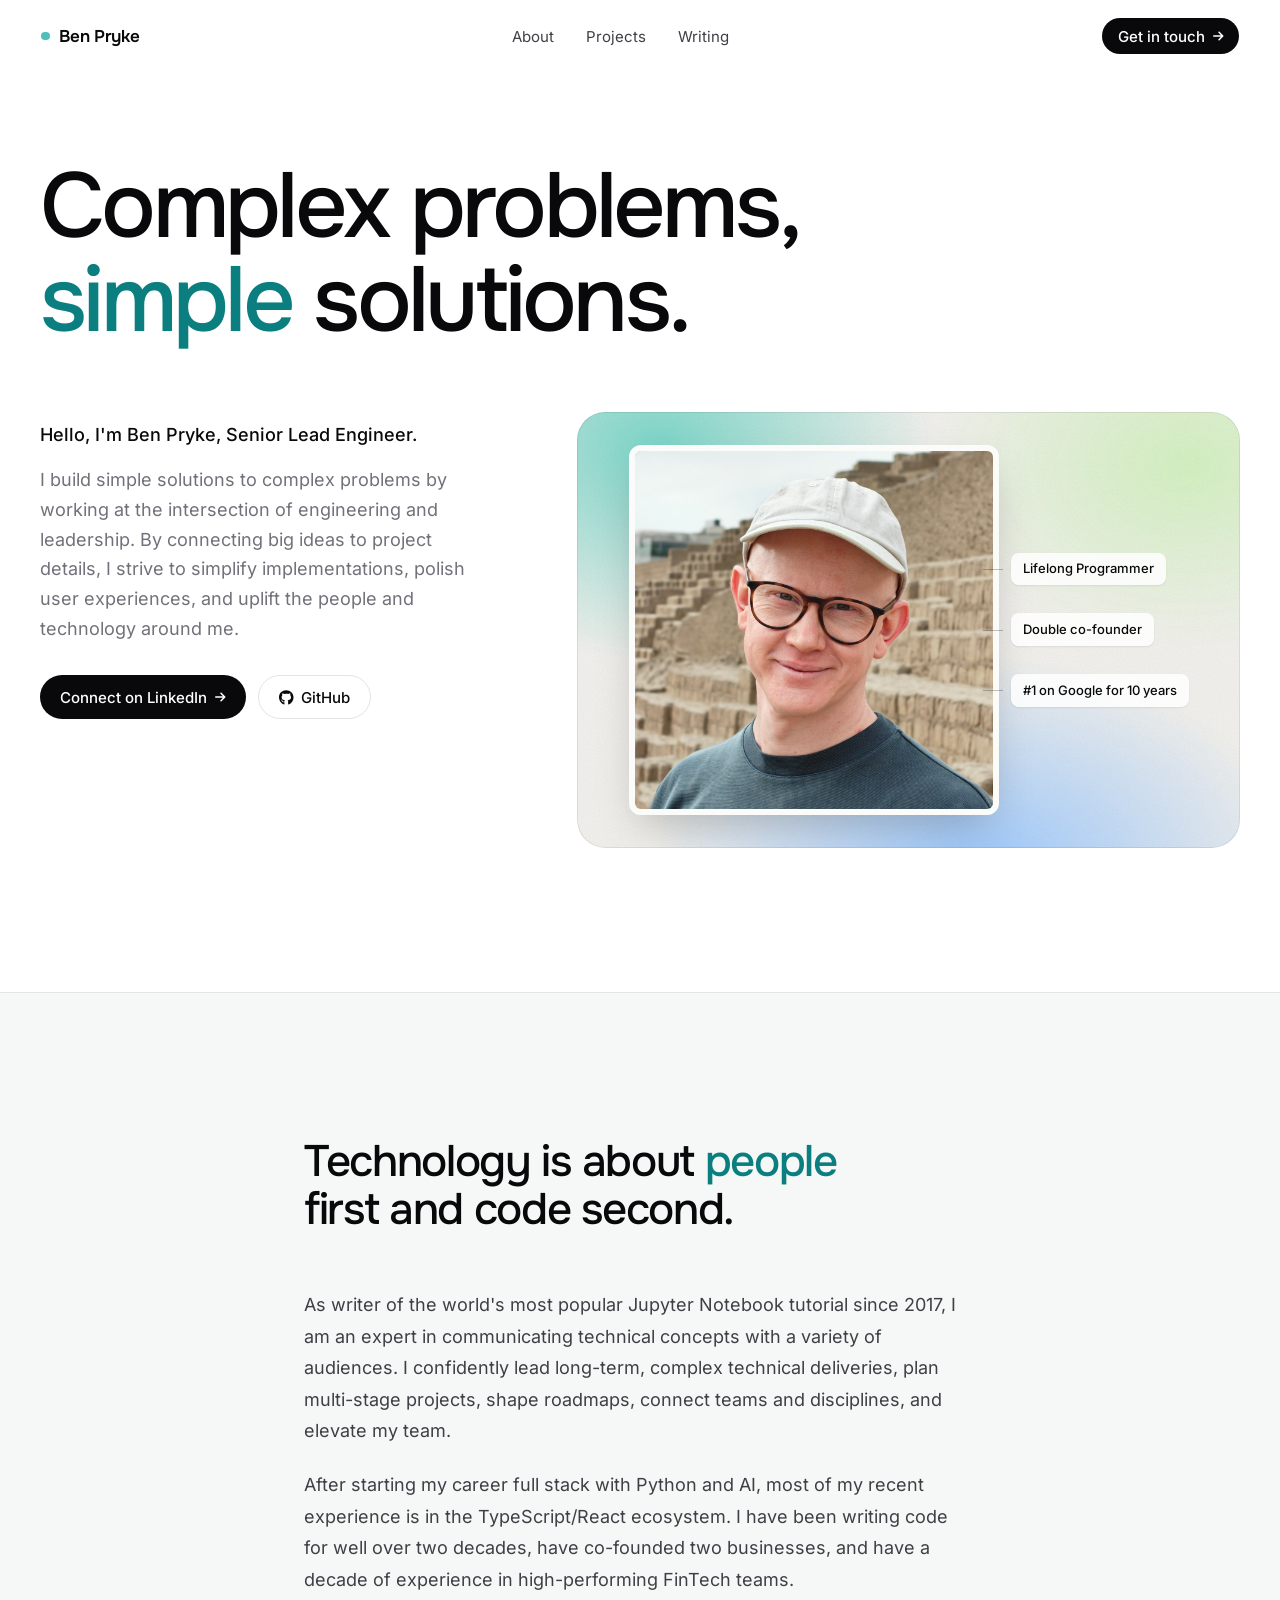
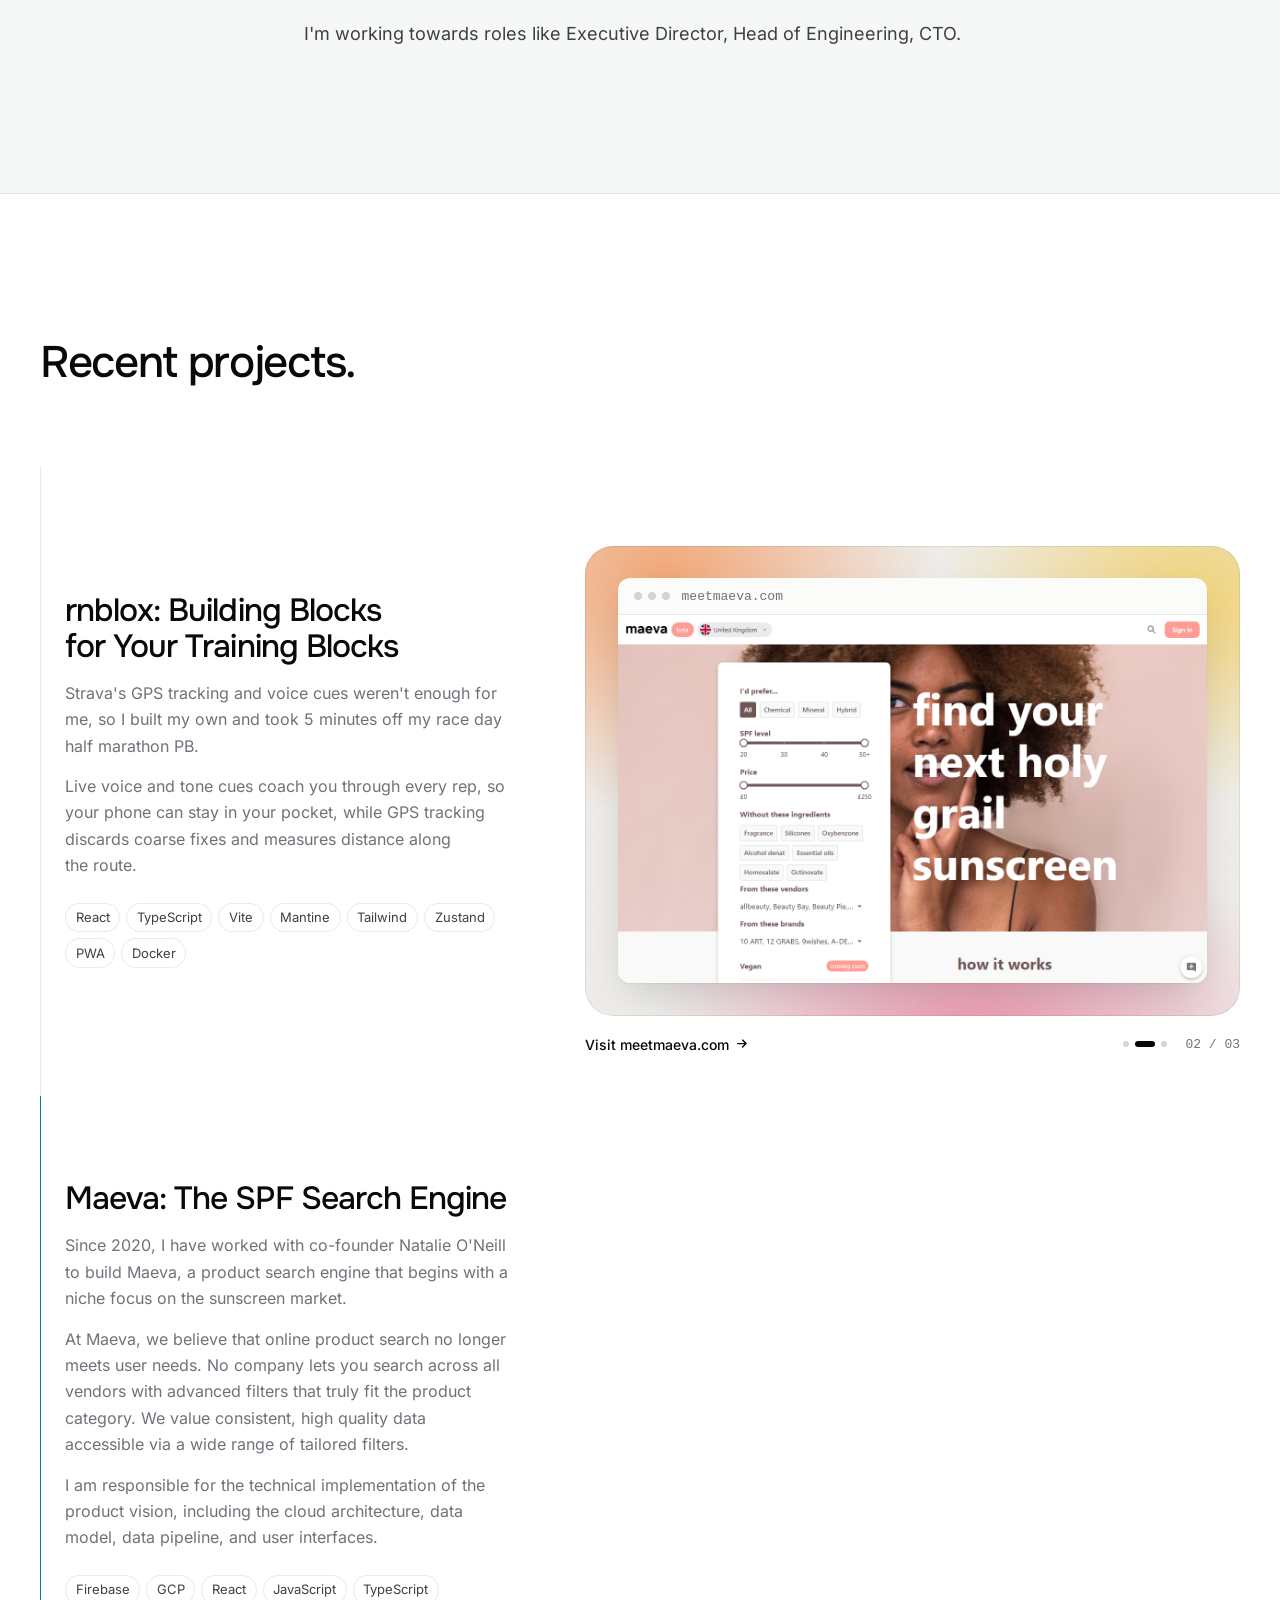
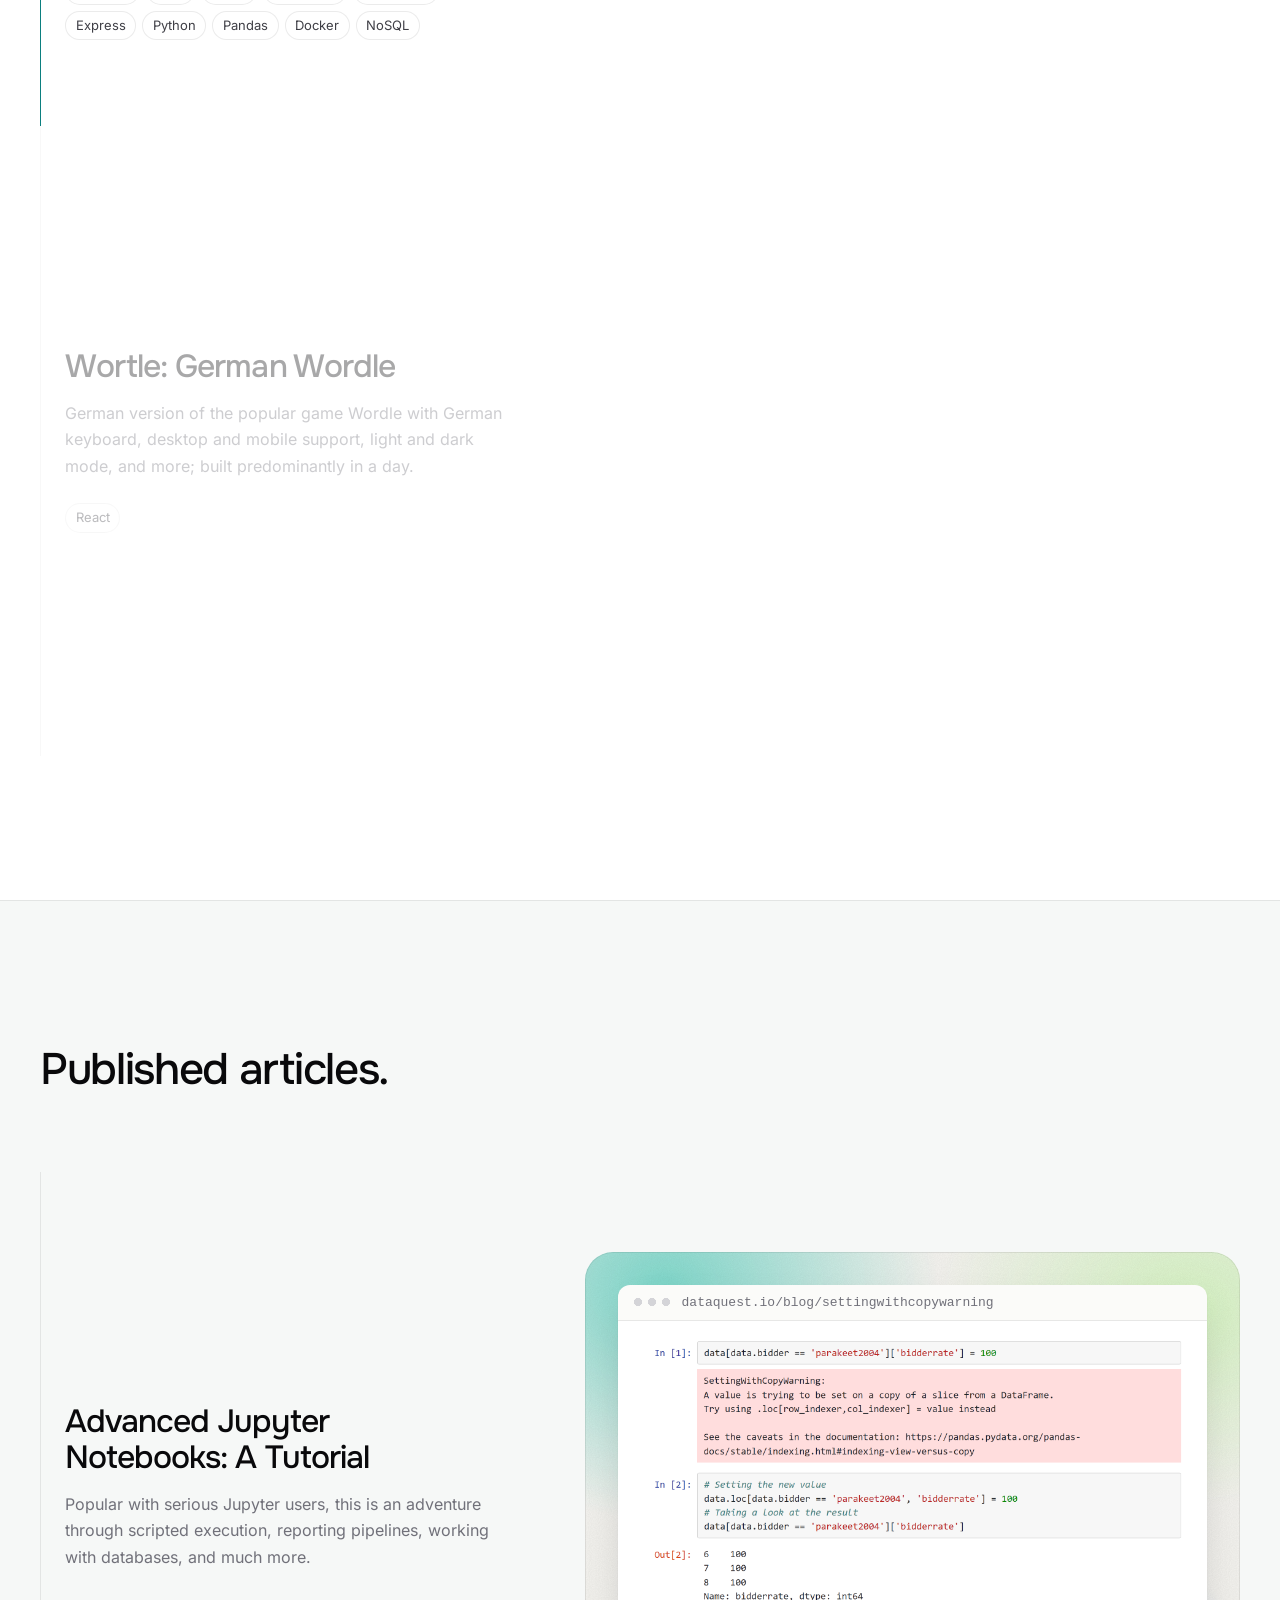
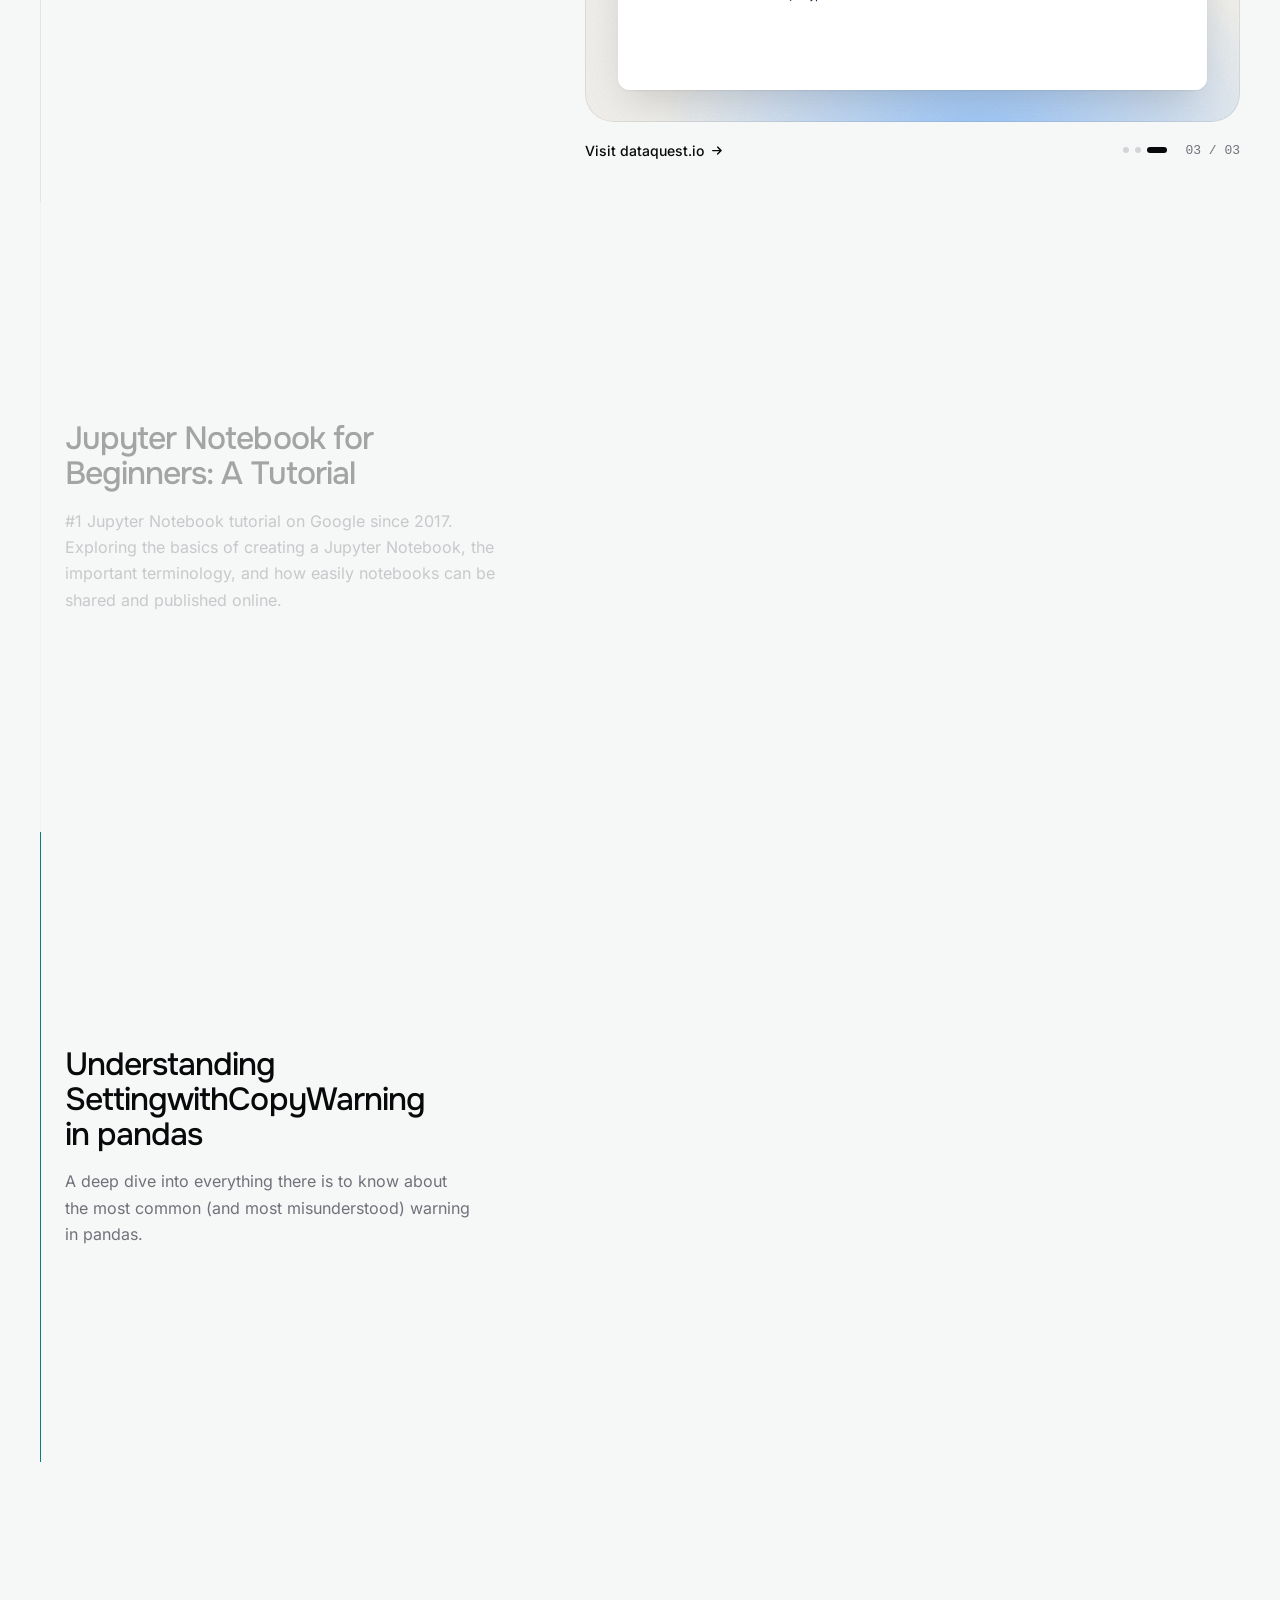
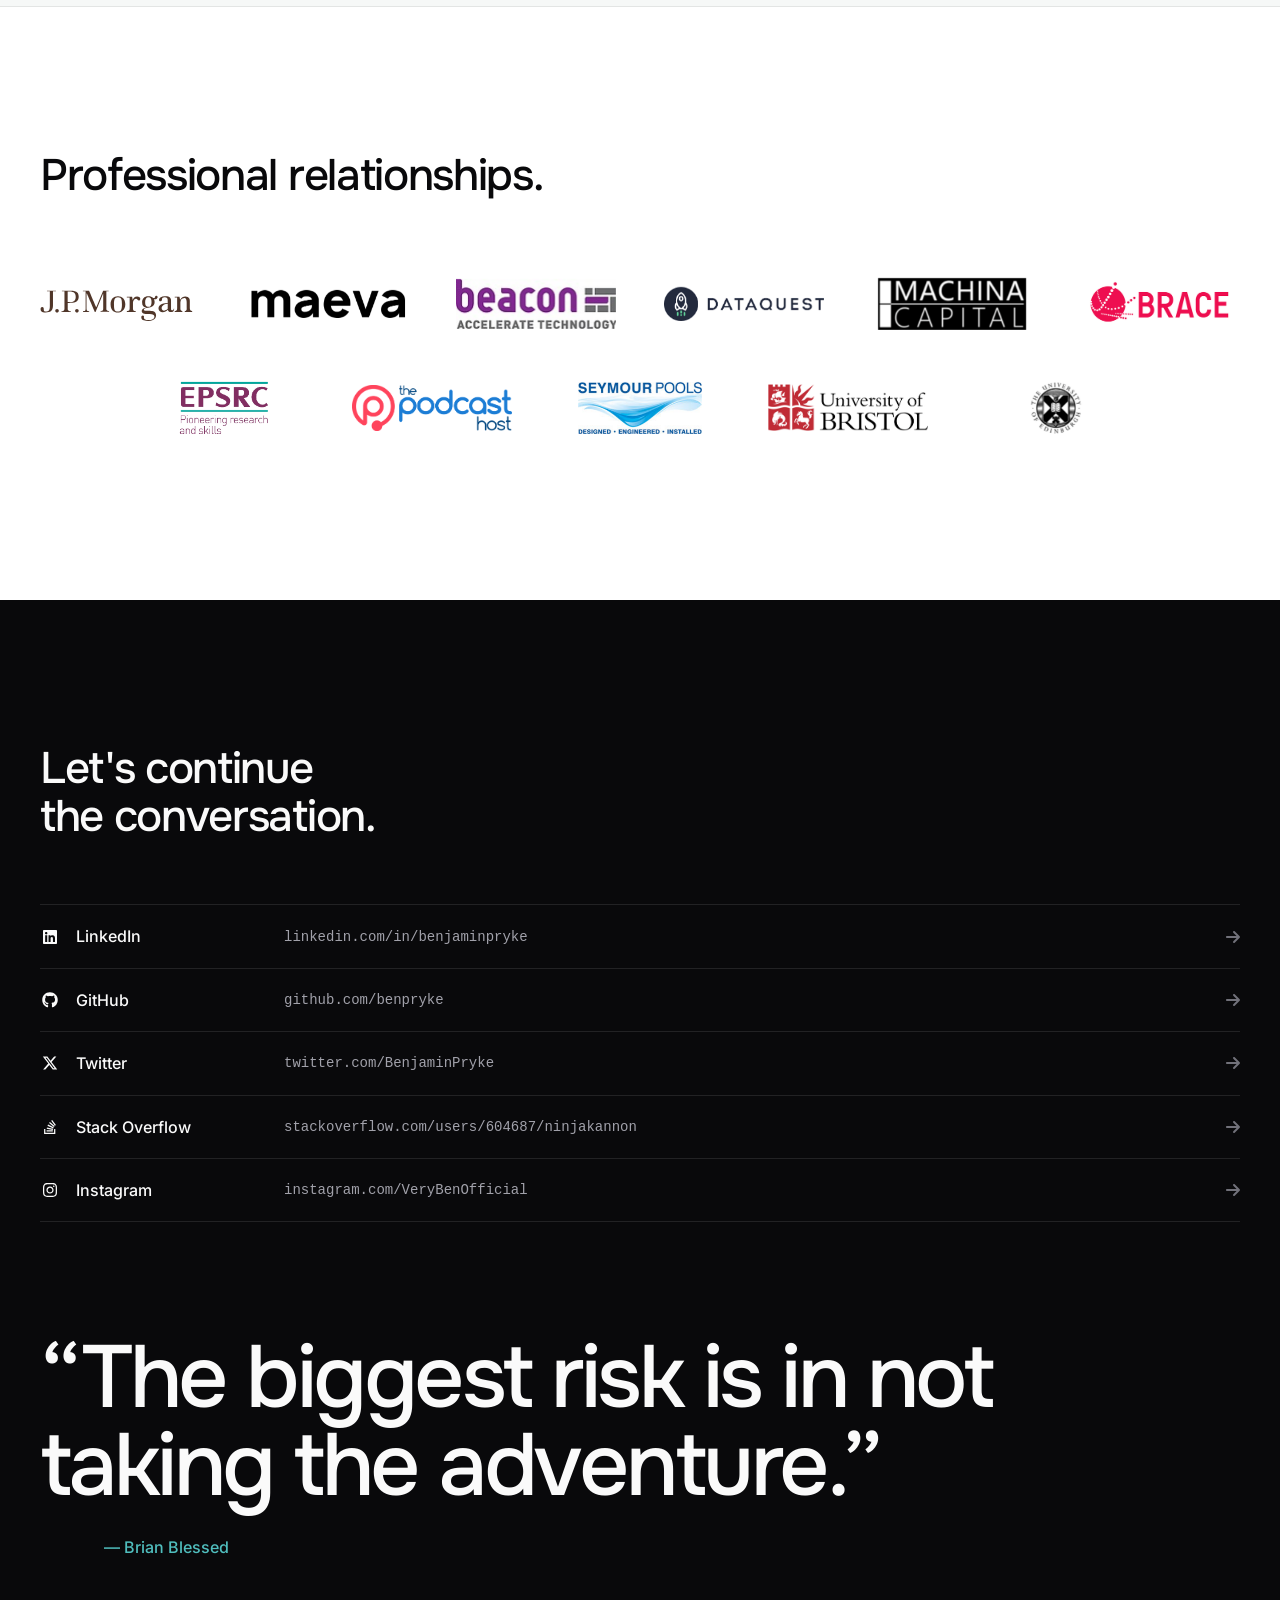
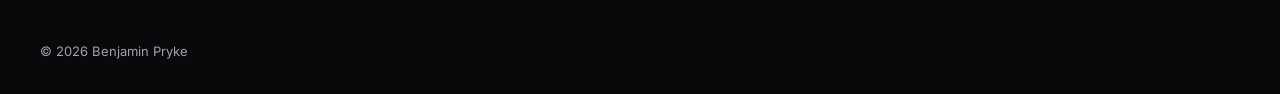
==== commit 83de87a5: "Deploying to master from @ benpryke/personal-website@a014a0c29246478ab6b53590cb5b299bcd294b6d 🚀" ====
--- a/index.html
+++ b/index.html
@@ -1,4 +1,4 @@
 <!DOCTYPE html><html lang="en-gb"><head><meta charset="utf-8"><style type="text/css">:host,:root{--fa-font-solid:normal 900 1em/1 "Font Awesome 6 Free";--fa-font-regular:normal 400 1em/1 "Font Awesome 6 Free";--fa-font-light:normal 300 1em/1 "Font Awesome 6 Pro";--fa-font-thin:normal 100 1em/1 "Font Awesome 6 Pro";--fa-font-duotone:normal 900 1em/1 "Font Awesome 6 Duotone";--fa-font-duotone-regular:normal 400 1em/1 "Font Awesome 6 Duotone";--fa-font-duotone-light:normal 300 1em/1 "Font Awesome 6 Duotone";--fa-font-duotone-thin:normal 100 1em/1 "Font Awesome 6 Duotone";--fa-font-brands:normal 400 1em/1 "Font Awesome 6 Brands";--fa-font-sharp-solid:normal 900 1em/1 "Font Awesome 6 Sharp";--fa-font-sharp-regular:normal 400 1em/1 "Font Awesome 6 Sharp";--fa-font-sharp-light:normal 300 1em/1 "Font Awesome 6 Sharp";--fa-font-sharp-thin:normal 100 1em/1 "Font Awesome 6 Sharp";--fa-font-sharp-duotone-solid:normal 900 1em/1 "Font Awesome 6 Sharp Duotone";--fa-font-sharp-duotone-regular:normal 400 1em/1 "Font Awesome 6 Sharp Duotone";--fa-font-sharp-duotone-light:normal 300 1em/1 "Font Awesome 6 Sharp Duotone";--fa-font-sharp-duotone-thin:normal 100 1em/1 "Font Awesome 6 Sharp Duotone"}svg:not(:host).svg-inline--fa,svg:not(:root).svg-inline--fa{overflow:visible;box-sizing:content-box}.svg-inline--fa{display:var(--fa-display,inline-block);height:1em;overflow:visible;vertical-align:-.125em}.svg-inline--fa.fa-2xs{vertical-align:.1em}.svg-inline--fa.fa-xs{vertical-align:0}.svg-inline--fa.fa-sm{vertical-align:-.0714285705em}.svg-inline--fa.fa-lg{vertical-align:-.2em}.svg-inline--fa.fa-xl{vertical-align:-.25em}.svg-inline--fa.fa-2xl{vertical-align:-.3125em}.svg-inline--fa.fa-pull-left{margin-right:var(--fa-pull-margin,.3em);width:auto}.svg-inline--fa.fa-pull-right{margin-left:var(--fa-pull-margin,.3em);width:auto}.svg-inline--fa.fa-li{width:var(--fa-li-width,2em);top:.25em}.svg-inline--fa.fa-fw{width:var(--fa-fw-width,1.25em)}.fa-layers svg.svg-inline--fa{bottom:0;left:0;margin:auto;position:absolute;right:0;top:0}.fa-layers-counter,.fa-layers-text{display:inline-block;position:absolute;text-align:center}.fa-layers{display:inline-block;height:1em;position:relative;text-align:center;vertical-align:-.125em;width:1em}.fa-layers svg.svg-inline--fa{transform-origin:center center}.fa-layers-text{left:50%;top:50%;transform:translate(-50%,-50%);transform-origin:center center}.fa-layers-counter{background-color:var(--fa-counter-background-color,#ff253a);border-radius:var(--fa-counter-border-radius,1em);box-sizing:border-box;color:var(--fa-inverse,#fff);line-height:var(--fa-counter-line-height,1);max-width:var(--fa-counter-max-width,5em);min-width:var(--fa-counter-min-width,1.5em);overflow:hidden;padding:var(--fa-counter-padding,.25em .5em);right:var(--fa-right,0);text-overflow:ellipsis;top:var(--fa-top,0);transform:scale(var(--fa-counter-scale,.25));transform-origin:top right}.fa-layers-bottom-right{bottom:var(--fa-bottom,0);right:var(--fa-right,0);top:auto;transform:scale(var(--fa-layers-scale,.25));transform-origin:bottom right}.fa-layers-bottom-left{bottom:var(--fa-bottom,0);left:var(--fa-left,0);right:auto;top:auto;transform:scale(var(--fa-layers-scale,.25));transform-origin:bottom left}.fa-layers-top-right{top:var(--fa-top,0);right:var(--fa-right,0);transform:scale(var(--fa-layers-scale,.25));transform-origin:top right}.fa-layers-top-left{left:var(--fa-left,0);right:auto;top:var(--fa-top,0);transform:scale(var(--fa-layers-scale,.25));transform-origin:top left}.fa-1x{font-size:1em}.fa-2x{font-size:2em}.fa-3x{font-size:3em}.fa-4x{font-size:4em}.fa-5x{font-size:5em}.fa-6x{font-size:6em}.fa-7x{font-size:7em}.fa-8x{font-size:8em}.fa-9x{font-size:9em}.fa-10x{font-size:10em}.fa-2xs{font-size:.625em;line-height:.1em;vertical-align:.225em}.fa-xs{font-size:.75em;line-height:.0833333337em;vertical-align:.125em}.fa-sm{font-size:.875em;line-height:.0714285718em;vertical-align:.0535714295em}.fa-lg{font-size:1.25em;line-height:.05em;vertical-align:-.075em}.fa-xl{font-size:1.5em;line-height:.0416666682em;vertical-align:-.125em}.fa-2xl{font-size:2em;line-height:.03125em;vertical-align:-.1875em}.fa-fw{text-align:center;width:1.25em}.fa-ul{list-style-type:none;margin-left:var(--fa-li-margin,2.5em);padding-left:0}.fa-ul>li{position:relative}.fa-li{left:calc(-1 * var(--fa-li-width,2em));position:absolute;text-align:center;width:var(--fa-li-width,2em);line-height:inherit}.fa-border{border-color:var(--fa-border-color,#eee);border-radius:var(--fa-border-radius,.1em);border-style:var(--fa-border-style,solid);border-width:var(--fa-border-width,.08em);padding:var(--fa-border-padding,.2em .25em .15em)}.fa-pull-left{float:left;margin-right:var(--fa-pull-margin,.3em)}.fa-pull-right{float:right;margin-left:var(--fa-pull-margin,.3em)}.fa-beat{animation-name:fa-beat;animation-delay:var(--fa-animation-delay,0s);animation-direction:var(--fa-animation-direction,normal);animation-duration:var(--fa-animation-duration,1s);animation-iteration-count:var(--fa-animation-iteration-count,infinite);animation-timing-function:var(--fa-animation-timing,ease-in-out)}.fa-bounce{animation-name:fa-bounce;animation-delay:var(--fa-animation-delay,0s);animation-direction:var(--fa-animation-direction,normal);animation-duration:var(--fa-animation-duration,1s);animation-iteration-count:var(--fa-animation-iteration-count,infinite);animation-timing-function:var(--fa-animation-timing,cubic-bezier(.28,.84,.42,1))}.fa-fade{animation-name:fa-fade;animation-delay:var(--fa-animation-delay,0s);animation-direction:var(--fa-animation-direction,normal);animation-duration:var(--fa-animation-duration,1s);animation-iteration-count:var(--fa-animation-iteration-count,infinite);animation-timing-function:var(--fa-animation-timing,cubic-bezier(.4,0,.6,1))}.fa-beat-fade{animation-name:fa-beat-fade;animation-delay:var(--fa-animation-delay,0s);animation-direction:var(--fa-animation-direction,normal);animation-duration:var(--fa-animation-duration,1s);animation-iteration-count:var(--fa-animation-iteration-count,infinite);animation-timing-function:var(--fa-animation-timing,cubic-bezier(.4,0,.6,1))}.fa-flip{animation-name:fa-flip;animation-delay:var(--fa-animation-delay,0s);animation-direction:var(--fa-animation-direction,normal);animation-duration:var(--fa-animation-duration,1s);animation-iteration-count:var(--fa-animation-iteration-count,infinite);animation-timing-function:var(--fa-animation-timing,ease-in-out)}.fa-shake{animation-name:fa-shake;animation-delay:var(--fa-animation-delay,0s);animation-direction:var(--fa-animation-direction,normal);animation-duration:var(--fa-animation-duration,1s);animation-iteration-count:var(--fa-animation-iteration-count,infinite);animation-timing-function:var(--fa-animation-timing,linear)}.fa-spin{animation-name:fa-spin;animation-delay:var(--fa-animation-delay,0s);animation-direction:var(--fa-animation-direction,normal);animation-duration:var(--fa-animation-duration,2s);animation-iteration-count:var(--fa-animation-iteration-count,infinite);animation-timing-function:var(--fa-animation-timing,linear)}.fa-spin-reverse{--fa-animation-direction:reverse}.fa-pulse,.fa-spin-pulse{animation-name:fa-spin;animation-direction:var(--fa-animation-direction,normal);animation-duration:var(--fa-animation-duration,1s);animation-iteration-count:var(--fa-animation-iteration-count,infinite);animation-timing-function:var(--fa-animation-timing,steps(8))}@media (prefers-reduced-motion:reduce){.fa-beat,.fa-beat-fade,.fa-bounce,.fa-fade,.fa-flip,.fa-pulse,.fa-shake,.fa-spin,.fa-spin-pulse{animation-delay:-1ms;animation-duration:1ms;animation-iteration-count:1;transition-delay:0s;transition-duration:0s}}@keyframes fa-beat{0%,90%{transform:scale(1)}45%{transform:scale(var(--fa-beat-scale,1.25))}}@keyframes fa-bounce{0%{transform:scale(1,1) translateY(0)}10%{transform:scale(var(--fa-bounce-start-scale-x,1.1),var(--fa-bounce-start-scale-y,.9)) translateY(0)}30%{transform:scale(var(--fa-bounce-jump-scale-x,.9),var(--fa-bounce-jump-scale-y,1.1)) translateY(var(--fa-bounce-height,-.5em))}50%{transform:scale(var(--fa-bounce-land-scale-x,1.05),var(--fa-bounce-land-scale-y,.95)) translateY(0)}57%{transform:scale(1,1) translateY(var(--fa-bounce-rebound,-.125em))}64%{transform:scale(1,1) translateY(0)}100%{transform:scale(1,1) translateY(0)}}@keyframes fa-fade{50%{opacity:var(--fa-fade-opacity,.4)}}@keyframes fa-beat-fade{0%,100%{opacity:var(--fa-beat-fade-opacity,.4);transform:scale(1)}50%{opacity:1;transform:scale(var(--fa-beat-fade-scale,1.125))}}@keyframes fa-flip{50%{transform:rotate3d(var(--fa-flip-x,0),var(--fa-flip-y,1),var(--fa-flip-z,0),var(--fa-flip-angle,-180deg))}}@keyframes fa-shake{0%{transform:rotate(-15deg)}4%{transform:rotate(15deg)}24%,8%{transform:rotate(-18deg)}12%,28%{transform:rotate(18deg)}16%{transform:rotate(-22deg)}20%{transform:rotate(22deg)}32%{transform:rotate(-12deg)}36%{transform:rotate(12deg)}100%,40%{transform:rotate(0)}}@keyframes fa-spin{0%{transform:rotate(0)}100%{transform:rotate(360deg)}}.fa-rotate-90{transform:rotate(90deg)}.fa-rotate-180{transform:rotate(180deg)}.fa-rotate-270{transform:rotate(270deg)}.fa-flip-horizontal{transform:scale(-1,1)}.fa-flip-vertical{transform:scale(1,-1)}.fa-flip-both,.fa-flip-horizontal.fa-flip-vertical{transform:scale(-1,-1)}.fa-rotate-by{transform:rotate(var(--fa-rotate-angle,0))}.fa-stack{display:inline-block;vertical-align:middle;height:2em;position:relative;width:2.5em}.fa-stack-1x,.fa-stack-2x{bottom:0;left:0;margin:auto;position:absolute;right:0;top:0;z-index:var(--fa-stack-z-index,auto)}.svg-inline--fa.fa-stack-1x{height:1em;width:1.25em}.svg-inline--fa.fa-stack-2x{height:2em;width:2.5em}.fa-inverse{color:var(--fa-inverse,#fff)}.fa-sr-only,.sr-only{position:absolute;width:1px;height:1px;padding:0;margin:-1px;overflow:hidden;clip:rect(0,0,0,0);white-space:nowrap;border-width:0}.fa-sr-only-focusable:not(:focus),.sr-only-focusable:not(:focus){position:absolute;width:1px;height:1px;padding:0;margin:-1px;overflow:hidden;clip:rect(0,0,0,0);white-space:nowrap;border-width:0}.svg-inline--fa .fa-primary{fill:var(--fa-primary-color,currentColor);opacity:var(--fa-primary-opacity,1)}.svg-inline--fa .fa-secondary{fill:var(--fa-secondary-color,currentColor);opacity:var(--fa-secondary-opacity,.4)}.svg-inline--fa.fa-swap-opacity .fa-primary{opacity:var(--fa-secondary-opacity,.4)}.svg-inline--fa.fa-swap-opacity .fa-secondary{opacity:var(--fa-primary-opacity,1)}.svg-inline--fa mask .fa-primary,.svg-inline--fa mask .fa-secondary{fill:#000}</style><link href="/assets/favicon-vqh3uQuY.ico" rel="shortcut icon"><link href="/assets/favicon-512x512-DaZWaWV2.png" rel="icon" sizes="512x512" type="image/png"><link href="/assets/favicon-192x192-DF1hLskp.png" rel="icon" sizes="192x192" type="image/png"><link href="/assets/favicon-32x32-KCON65HF.png" rel="icon" sizes="32x32" type="image/png"><link href="/assets/favicon-16x16-DmluTjXL.png" rel="icon" sizes="16x16" type="image/png"><link href="/assets/favicon-180x180-CDnnF3rg.png" rel="apple-touch-icon" sizes="180x180"><meta content="width=device-width,initial-scale=1,shrink-to-fit=no" name="viewport"><meta content="#0b7f7f" name="theme-color"><link href="/assets/manifest-D1YhB_9p.json" rel="manifest"><title>Benjamin Pryke | Developer</title><meta content="Ben Pryke is an entrepreneur building tech for humans. Currently a senior tech lead at JPMC, formerly at Beacon Platform, and two time startup co-founder." name="description"><meta content="Ben, Benjamin, Pryke, engineer, developer, dev, programmer, entrepreneur, startup, start-up, Python, TypeScript, JavaScript, full stack, senior, lead" name="keywords"><!-- Google tag (gtag.js) --><script src="https://www.googletagmanager.com/gtag/js?id=G-BXW9QDPKF5" async></script><script>window.dataLayer = window.dataLayer || [];
       function gtag(){dataLayer.push(arguments);}
       gtag('js', new Date());
-      gtag('config', 'G-BXW9QDPKF5');</script><script src="/assets/index-BHt-4_sE.js" crossorigin="" type="module"></script><link href="/assets/index-BxGwgF0M.css" rel="stylesheet" crossorigin=""><link href="https://www.googletagmanager.com" rel="preconnect"><link href="https://www.google-analytics.com" rel="preconnect"></head><body><noscript>Enabling JavaScript will enhance this site</noscript><div id="root"><header class="nav"><nav aria-label="Main" class="nav-bar"><a href="#top" class="nav-brand"><span class="nav-dot" aria-hidden="true"></span>Ben Pryke</a><ul class="nav-links"><li><a href="#about">About</a></li><li><a href="#projects">Projects</a></li><li><a href="#writing">Writing</a></li></ul><a href="#contact" class="button button-primary">Get in touch<svg aria-hidden="true" class="svg-inline--fa fa-arrow-right button-arrow" data-icon="arrow-right" data-prefix="fas" focusable="false" role="img" viewBox="0 0 448 512" xmlns="http://www.w3.org/2000/svg"><path d="M438.6 278.6c12.5-12.5 12.5-32.8 0-45.3l-160-160c-12.5-12.5-32.8-12.5-45.3 0s-12.5 32.8 0 45.3L338.8 224 32 224c-17.7 0-32 14.3-32 32s14.3 32 32 32l306.7 0L233.4 393.4c-12.5 12.5-12.5 32.8 0 45.3s32.8 12.5 45.3 0l160-160z" fill="currentColor"></path></svg></a></nav></header><main><section class="hero" id="top"><h1><span>Complex problems,</span><span><em>simple</em> solutions.</span></h1><div class="hero-grid"><div class="hero-text"><p class="hero-lead">Hello, I'm Ben Pryke, Senior Lead Engineer.</p><p>I build simple solutions to complex problems by working at the intersection of engineering and leadership. By connecting big ideas to project details, I strive to simplify implementations, polish user experiences, and uplift the people and technology around me.</p><div class="hero-actions"><a href="https://linkedin.com/in/benjaminpryke" class="button button-primary">Connect on LinkedIn<svg aria-hidden="true" class="svg-inline--fa fa-arrow-right button-arrow" data-icon="arrow-right" data-prefix="fas" focusable="false" role="img" viewBox="0 0 448 512" xmlns="http://www.w3.org/2000/svg"><path d="M438.6 278.6c12.5-12.5 12.5-32.8 0-45.3l-160-160c-12.5-12.5-32.8-12.5-45.3 0s-12.5 32.8 0 45.3L338.8 224 32 224c-17.7 0-32 14.3-32 32s14.3 32 32 32l306.7 0L233.4 393.4c-12.5 12.5-12.5 32.8 0 45.3s32.8 12.5 45.3 0l160-160z" fill="currentColor"></path></svg></a><a href="https://github.com/benpryke" class="button button-secondary"><svg aria-hidden="true" class="svg-inline--fa fa-github" data-icon="github" data-prefix="fab" focusable="false" role="img" viewBox="0 0 496 512" xmlns="http://www.w3.org/2000/svg"><path d="M165.9 397.4c0 2-2.3 3.6-5.2 3.6-3.3.3-5.6-1.3-5.6-3.6 0-2 2.3-3.6 5.2-3.6 3-.3 5.6 1.3 5.6 3.6zm-31.1-4.5c-.7 2 1.3 4.3 4.3 4.9 2.6 1 5.6 0 6.2-2s-1.3-4.3-4.3-5.2c-2.6-.7-5.5.3-6.2 2.3zm44.2-1.7c-2.9.7-4.9 2.6-4.6 4.9.3 2 2.9 3.3 5.9 2.6 2.9-.7 4.9-2.6 4.6-4.6-.3-1.9-3-3.2-5.9-2.9zM244.8 8C106.1 8 0 113.3 0 252c0 110.9 69.8 205.8 169.5 239.2 12.8 2.3 17.3-5.6 17.3-12.1 0-6.2-.3-40.4-.3-61.4 0 0-70 15-84.7-29.8 0 0-11.4-29.1-27.8-36.6 0 0-22.9-15.7 1.6-15.4 0 0 24.9 2 38.6 25.8 21.9 38.6 58.6 27.5 72.9 20.9 2.3-16 8.8-27.1 16-33.7-55.9-6.2-112.3-14.3-112.3-110.5 0-27.5 7.6-41.3 23.6-58.9-2.6-6.5-11.1-33.3 2.6-67.9 20.9-6.5 69 27 69 27 20-5.6 41.5-8.5 62.8-8.5s42.8 2.9 62.8 8.5c0 0 48.1-33.6 69-27 13.7 34.7 5.2 61.4 2.6 67.9 16 17.7 25.8 31.5 25.8 58.9 0 96.5-58.9 104.2-114.8 110.5 9.2 7.9 17 22.9 17 46.4 0 33.7-.3 75.4-.3 83.6 0 6.5 4.6 14.4 17.3 12.1C428.2 457.8 496 362.9 496 252 496 113.3 383.5 8 244.8 8zM97.2 352.9c-1.3 1-1 3.3.7 5.2 1.6 1.6 3.9 2.3 5.2 1 1.3-1 1-3.3-.7-5.2-1.6-1.6-3.9-2.3-5.2-1zm-10.8-8.1c-.7 1.3.3 2.9 2.3 3.9 1.6 1 3.6.7 4.3-.7.7-1.3-.3-2.9-2.3-3.9-2-.6-3.6-.3-4.3.7zm32.4 35.6c-1.6 1.3-1 4.3 1.3 6.2 2.3 2.3 5.2 2.6 6.5 1 1.3-1.3.7-4.3-1.3-6.2-2.2-2.3-5.2-2.6-6.5-1zm-11.4-14.7c-1.6 1-1.6 3.6 0 5.9 1.6 2.3 4.3 3.3 5.6 2.3 1.6-1.3 1.6-3.9 0-6.2-1.4-2.3-4-3.3-5.6-2z" fill="currentColor"></path></svg>GitHub</a></div></div><div class="frame hero-frame" data-tone="0"><div class="hero-portrait"><img alt="Benjamin Pryke" src="images/headshot.jpg" height="1351" width="1354"><ul class="hero-facts"><li>Lifelong Programmer</li><li>Double co-founder</li><li>#1 on Google for 10 years</li></ul></div></div></div></section><section class="section section-tinted section-prose" id="about"><div class="section-inner"><h2 class="section-title">Technology is about <em>people</em> first and code second.</h2><p>As writer of the world's most popular Jupyter Notebook tutorial since 2017, I am an expert in communicating technical concepts with a variety of audiences. I confidently lead long-term, complex technical deliveries, plan multi-stage projects, shape roadmaps, connect teams and disciplines, and elevate my team.</p><p>After starting my career full stack with Python and AI, most of my recent experience is in the TypeScript/React ecosystem. I have been writing code for well over two decades, have co-founded two businesses, and have a decade of experience in high-performing FinTech teams.</p><p>I'm working towards roles like Executive Director, Head of Engineering, CTO.</p></div></section><section class="section" id="projects"><div class="section-inner"><h2 class="section-title">Recent projects.</h2><div class="showcase"><ol class="showcase-list"><li class="showcase-item is-active"><div class="frame showcase-inline" data-tone="0"><div class="frame-window"><div class="frame-bar"><span class="frame-dots" aria-hidden="true"></span><span class="frame-title">rnblox.com</span></div><div class="frame-body"><img alt="" src="images/projects/rnblox.png" loading="lazy"></div></div></div><h3><a href="https://rnblox.com">rnblox: Building Blocks for Your Training Blocks</a></h3><p>Strava's GPS tracking and voice cues weren't enough for me, so I built my own and took 5 minutes off my race day half marathon PB.</p><p>Live voice and tone cues coach you through every rep, so your phone can stay in your pocket, while GPS tracking discards coarse fixes and measures distance along the route.</p><ul class="showcase-tags" aria-label="Key tech"><li>React</li><li>TypeScript</li><li>Vite</li><li>Mantine</li><li>Tailwind</li><li>Zustand</li><li>PWA</li><li>Docker</li></ul></li><li class="showcase-item"><div class="frame showcase-inline" data-tone="1"><div class="frame-window"><div class="frame-bar"><span class="frame-dots" aria-hidden="true"></span><span class="frame-title">meetmaeva.com</span></div><div class="frame-body"><img alt="" src="images/projects/maeva.png" loading="lazy"></div></div></div><h3><a href="https://meetmaeva.com/">Maeva: The SPF Search Engine</a></h3><p>Since 2020, I have worked with co-founder Natalie O'Neill to build Maeva, a product search engine that begins with a niche focus on the sunscreen market.</p><p>At Maeva, we believe that online product search no longer meets user needs. No company lets you search across all vendors with advanced filters that truly fit the product category. We value consistent, high quality data accessible via a wide range of tailored filters.</p><p>I am responsible for the technical implementation of the product vision, including the cloud architecture, data model, data pipeline, and user interfaces.</p><ul class="showcase-tags" aria-label="Key tech"><li>Firebase</li><li>GCP</li><li>React</li><li>JavaScript</li><li>TypeScript</li><li>Express</li><li>Python</li><li>Pandas</li><li>Docker</li><li>NoSQL</li></ul></li><li class="showcase-item"><div class="frame showcase-inline" data-tone="2"><div class="frame-window"><div class="frame-bar"><span class="frame-dots" aria-hidden="true"></span><span class="frame-title">wortle.xyz</span></div><div class="frame-body"><img alt="" src="images/projects/wortle.png" loading="lazy"></div></div></div><h3><a href="https://wortle.xyz">Wortle: German Wordle</a></h3><p>German version of the popular game Wordle with German keyboard, desktop and mobile support, light and dark mode, and more; built predominantly in a day.</p><ul class="showcase-tags" aria-label="Key tech"><li>React</li></ul></li></ol><div class="showcase-stage"><a href="https://rnblox.com" class="showcase-link" aria-hidden="true" tabindex="-1"><div class="frame" data-tone="0"><div class="frame-window"><div class="frame-bar"><span class="frame-dots" aria-hidden="true"></span><span class="frame-title">rnblox.com</span></div><div class="frame-body"><img alt="" src="images/projects/rnblox.png" loading="lazy" class="is-active"><img alt="" src="images/projects/maeva.png" loading="lazy" class=""><img alt="" src="images/projects/wortle.png" loading="lazy" class=""></div></div></div></a><div class="showcase-meta"><a href="https://rnblox.com">Visit rnblox.com<svg aria-hidden="true" class="svg-inline--fa fa-arrow-right" data-icon="arrow-right" data-prefix="fas" focusable="false" role="img" viewBox="0 0 448 512" xmlns="http://www.w3.org/2000/svg"><path d="M438.6 278.6c12.5-12.5 12.5-32.8 0-45.3l-160-160c-12.5-12.5-32.8-12.5-45.3 0s-12.5 32.8 0 45.3L338.8 224 32 224c-17.7 0-32 14.3-32 32s14.3 32 32 32l306.7 0L233.4 393.4c-12.5 12.5-12.5 32.8 0 45.3s32.8 12.5 45.3 0l160-160z" fill="currentColor"></path></svg></a><div class="showcase-progress"><button aria-current="true" aria-label="Show rnblox: Building Blocks for Your Training Blocks" class="is-active" type="button"></button><button aria-current="false" aria-label="Show Maeva: The SPF Search Engine" class="" type="button"></button><button aria-current="false" aria-label="Show Wortle: German Wordle" class="" type="button"></button><span>01 / 03</span></div></div></div></div></div></section><section class="section section-tinted" id="writing"><div class="section-inner"><h2 class="section-title">Published articles.</h2><div class="showcase"><ol class="showcase-list"><li class="showcase-item is-active"><div class="frame showcase-inline" data-tone="2"><div class="frame-window"><div class="frame-bar"><span class="frame-dots" aria-hidden="true"></span><span class="frame-title">dataquest.io/blog/advanced-jupyter-notebooks-tutorial</span></div><div class="frame-body"><img alt="" src="images/articles/article-jupyter-advanced.png" loading="lazy"></div></div></div><h3><a href="https://www.dataquest.io/blog/advanced-jupyter-notebooks-tutorial/">Advanced Jupyter Notebooks: A Tutorial</a></h3><p>Popular with serious Jupyter users, this is an adventure through scripted execution, reporting pipelines, working with databases, and much more.</p></li><li class="showcase-item"><div class="frame showcase-inline" data-tone="3"><div class="frame-window"><div class="frame-bar"><span class="frame-dots" aria-hidden="true"></span><span class="frame-title">dataquest.io/blog/jupyter-notebook-tutorial</span></div><div class="frame-body"><img alt="" src="images/articles/article-jupyter-beginners.png" loading="lazy"></div></div></div><h3><a href="https://www.dataquest.io/blog/jupyter-notebook-tutorial/">Jupyter Notebook for Beginners: A Tutorial</a></h3><p>#1 Jupyter Notebook tutorial on Google since 2017. Exploring the basics of creating a Jupyter Notebook, the important terminology, and how easily notebooks can be shared and published online.</p></li><li class="showcase-item"><div class="frame showcase-inline" data-tone="0"><div class="frame-window"><div class="frame-bar"><span class="frame-dots" aria-hidden="true"></span><span class="frame-title">dataquest.io/blog/settingwithcopywarning</span></div><div class="frame-body"><img alt="" src="images/articles/article-settingwithcopywarning.png" loading="lazy"></div></div></div><h3><a href="https://www.dataquest.io/blog/settingwithcopywarning/">Understanding SettingwithCopyWarning in pandas</a></h3><p>A deep dive into everything there is to know about the most common (and most misunderstood) warning in pandas.</p></li></ol><div class="showcase-stage"><a href="https://www.dataquest.io/blog/advanced-jupyter-notebooks-tutorial/" class="showcase-link" aria-hidden="true" tabindex="-1"><div class="frame" data-tone="2"><div class="frame-window"><div class="frame-bar"><span class="frame-dots" aria-hidden="true"></span><span class="frame-title">dataquest.io/blog/advanced-jupyter-notebooks-tutorial</span></div><div class="frame-body"><img alt="" src="images/articles/article-jupyter-advanced.png" loading="lazy" class="is-active"><img alt="" src="images/articles/article-jupyter-beginners.png" loading="lazy" class=""><img alt="" src="images/articles/article-settingwithcopywarning.png" loading="lazy" class=""></div></div></div></a><div class="showcase-meta"><a href="https://www.dataquest.io/blog/advanced-jupyter-notebooks-tutorial/">Visit dataquest.io<svg aria-hidden="true" class="svg-inline--fa fa-arrow-right" data-icon="arrow-right" data-prefix="fas" focusable="false" role="img" viewBox="0 0 448 512" xmlns="http://www.w3.org/2000/svg"><path d="M438.6 278.6c12.5-12.5 12.5-32.8 0-45.3l-160-160c-12.5-12.5-32.8-12.5-45.3 0s-12.5 32.8 0 45.3L338.8 224 32 224c-17.7 0-32 14.3-32 32s14.3 32 32 32l306.7 0L233.4 393.4c-12.5 12.5-12.5 32.8 0 45.3s32.8 12.5 45.3 0l160-160z" fill="currentColor"></path></svg></a><div class="showcase-progress"><button aria-current="true" aria-label="Show Advanced Jupyter Notebooks: A Tutorial" class="is-active" type="button"></button><button aria-current="false" aria-label="Show Jupyter Notebook for Beginners: A Tutorial" class="" type="button"></button><button aria-current="false" aria-label="Show Understanding SettingwithCopyWarning in pandas" class="" type="button"></button><span>01 / 03</span></div></div></div></div></div></section><section class="section"><div class="section-inner"><h2 class="section-title">Professional relationships.</h2><ul class="logos"><li><a href="https://jpmorgan.com"><img alt="J.P. Morgan" src="images/logos/logo-jpmc.svg" loading="lazy"></a></li><li><a href="https://meetmaeva.com"><img alt="Maeva" src="images/logos/logo-maeva.png" loading="lazy"></a></li><li><a href="https://beacon.io"><img alt="Beacon Platform" src="images/logos/logo-beacon.jpg" loading="lazy"></a></li><li><a href="https://www.dataquest.io"><img alt="Dataquest" src="images/logos/logo-dataquest.png" loading="lazy"></a></li><li><a href="https://www.linkedin.com/company/machina-capital"><img alt="Machina Capital" src="images/logos/logo-machina-capital.png" loading="lazy"></a></li><li><a href="https://www.alzheimers-brace.org"><img alt="BRACE Dementia Research" src="images/logos/logo-brace.png" loading="lazy"></a></li><li><a href="https://epsrc.ukri.org/"><img alt="EPSRC" src="images/logos/logo-epsrc.jpg" loading="lazy"></a></li><li><a href="https://www.thepodcasthost.com"><img alt="The Podcast Host" src="images/logos/logo-the-podcast-host.png" loading="lazy"></a></li><li><a href="https://seymourpools.co.uk"><img alt="Seymour Pools" src="images/logos/logo-seymour-pools.jpg" loading="lazy"></a></li><li><a href="http://www.bris.ac.uk/engineering/departments/computerscience/"><img alt="Bristol University" src="images/logos/logo-bristol.png" loading="lazy"></a></li><li><a href="http://www.anc.ed.ac.uk/machine-learning/"><img alt="Edinburgh University" src="images/logos/logo-edinburgh.png" loading="lazy"></a></li></ul></div></section></main><footer class="footer" id="contact"><div class="footer-inner"><h2>Let's continue the conversation.</h2><ul class="footer-links"><li><a href="https://linkedin.com/in/benjaminpryke"><svg aria-hidden="true" class="svg-inline--fa fa-linkedin fa-fw" data-icon="linkedin" data-prefix="fab" focusable="false" role="img" viewBox="0 0 448 512" xmlns="http://www.w3.org/2000/svg"><path d="M416 32H31.9C14.3 32 0 46.5 0 64.3v383.4C0 465.5 14.3 480 31.9 480H416c17.6 0 32-14.5 32-32.3V64.3c0-17.8-14.4-32.3-32-32.3zM135.4 416H69V202.2h66.5V416zm-33.2-243c-21.3 0-38.5-17.3-38.5-38.5S80.9 96 102.2 96c21.2 0 38.5 17.3 38.5 38.5 0 21.3-17.2 38.5-38.5 38.5zm282.1 243h-66.4V312c0-24.8-.5-56.7-34.5-56.7-34.6 0-39.9 27-39.9 54.9V416h-66.4V202.2h63.7v29.2h.9c8.9-16.8 30.6-34.5 62.9-34.5 67.2 0 79.7 44.3 79.7 101.9V416z" fill="currentColor"></path></svg><span>LinkedIn</span><span class="footer-url">linkedin.com/in/benjaminpryke</span><svg aria-hidden="true" class="svg-inline--fa fa-arrow-right footer-arrow" data-icon="arrow-right" data-prefix="fas" focusable="false" role="img" viewBox="0 0 448 512" xmlns="http://www.w3.org/2000/svg"><path d="M438.6 278.6c12.5-12.5 12.5-32.8 0-45.3l-160-160c-12.5-12.5-32.8-12.5-45.3 0s-12.5 32.8 0 45.3L338.8 224 32 224c-17.7 0-32 14.3-32 32s14.3 32 32 32l306.7 0L233.4 393.4c-12.5 12.5-12.5 32.8 0 45.3s32.8 12.5 45.3 0l160-160z" fill="currentColor"></path></svg></a></li><li><a href="https://github.com/benpryke"><svg aria-hidden="true" class="svg-inline--fa fa-github fa-fw" data-icon="github" data-prefix="fab" focusable="false" role="img" viewBox="0 0 496 512" xmlns="http://www.w3.org/2000/svg"><path d="M165.9 397.4c0 2-2.3 3.6-5.2 3.6-3.3.3-5.6-1.3-5.6-3.6 0-2 2.3-3.6 5.2-3.6 3-.3 5.6 1.3 5.6 3.6zm-31.1-4.5c-.7 2 1.3 4.3 4.3 4.9 2.6 1 5.6 0 6.2-2s-1.3-4.3-4.3-5.2c-2.6-.7-5.5.3-6.2 2.3zm44.2-1.7c-2.9.7-4.9 2.6-4.6 4.9.3 2 2.9 3.3 5.9 2.6 2.9-.7 4.9-2.6 4.6-4.6-.3-1.9-3-3.2-5.9-2.9zM244.8 8C106.1 8 0 113.3 0 252c0 110.9 69.8 205.8 169.5 239.2 12.8 2.3 17.3-5.6 17.3-12.1 0-6.2-.3-40.4-.3-61.4 0 0-70 15-84.7-29.8 0 0-11.4-29.1-27.8-36.6 0 0-22.9-15.7 1.6-15.4 0 0 24.9 2 38.6 25.8 21.9 38.6 58.6 27.5 72.9 20.9 2.3-16 8.8-27.1 16-33.7-55.9-6.2-112.3-14.3-112.3-110.5 0-27.5 7.6-41.3 23.6-58.9-2.6-6.5-11.1-33.3 2.6-67.9 20.9-6.5 69 27 69 27 20-5.6 41.5-8.5 62.8-8.5s42.8 2.9 62.8 8.5c0 0 48.1-33.6 69-27 13.7 34.7 5.2 61.4 2.6 67.9 16 17.7 25.8 31.5 25.8 58.9 0 96.5-58.9 104.2-114.8 110.5 9.2 7.9 17 22.9 17 46.4 0 33.7-.3 75.4-.3 83.6 0 6.5 4.6 14.4 17.3 12.1C428.2 457.8 496 362.9 496 252 496 113.3 383.5 8 244.8 8zM97.2 352.9c-1.3 1-1 3.3.7 5.2 1.6 1.6 3.9 2.3 5.2 1 1.3-1 1-3.3-.7-5.2-1.6-1.6-3.9-2.3-5.2-1zm-10.8-8.1c-.7 1.3.3 2.9 2.3 3.9 1.6 1 3.6.7 4.3-.7.7-1.3-.3-2.9-2.3-3.9-2-.6-3.6-.3-4.3.7zm32.4 35.6c-1.6 1.3-1 4.3 1.3 6.2 2.3 2.3 5.2 2.6 6.5 1 1.3-1.3.7-4.3-1.3-6.2-2.2-2.3-5.2-2.6-6.5-1zm-11.4-14.7c-1.6 1-1.6 3.6 0 5.9 1.6 2.3 4.3 3.3 5.6 2.3 1.6-1.3 1.6-3.9 0-6.2-1.4-2.3-4-3.3-5.6-2z" fill="currentColor"></path></svg><span>GitHub</span><span class="footer-url">github.com/benpryke</span><svg aria-hidden="true" class="svg-inline--fa fa-arrow-right footer-arrow" data-icon="arrow-right" data-prefix="fas" focusable="false" role="img" viewBox="0 0 448 512" xmlns="http://www.w3.org/2000/svg"><path d="M438.6 278.6c12.5-12.5 12.5-32.8 0-45.3l-160-160c-12.5-12.5-32.8-12.5-45.3 0s-12.5 32.8 0 45.3L338.8 224 32 224c-17.7 0-32 14.3-32 32s14.3 32 32 32l306.7 0L233.4 393.4c-12.5 12.5-12.5 32.8 0 45.3s32.8 12.5 45.3 0l160-160z" fill="currentColor"></path></svg></a></li><li><a href="https://twitter.com/BenjaminPryke"><svg aria-hidden="true" class="svg-inline--fa fa-x-twitter fa-fw" data-icon="x-twitter" data-prefix="fab" focusable="false" role="img" viewBox="0 0 512 512" xmlns="http://www.w3.org/2000/svg"><path d="M389.2 48h70.6L305.6 224.2 487 464H345L233.7 318.6 106.5 464H35.8L200.7 275.5 26.8 48H172.4L272.9 180.9 389.2 48zM364.4 421.8h39.1L151.1 88h-42L364.4 421.8z" fill="currentColor"></path></svg><span>Twitter</span><span class="footer-url">twitter.com/BenjaminPryke</span><svg aria-hidden="true" class="svg-inline--fa fa-arrow-right footer-arrow" data-icon="arrow-right" data-prefix="fas" focusable="false" role="img" viewBox="0 0 448 512" xmlns="http://www.w3.org/2000/svg"><path d="M438.6 278.6c12.5-12.5 12.5-32.8 0-45.3l-160-160c-12.5-12.5-32.8-12.5-45.3 0s-12.5 32.8 0 45.3L338.8 224 32 224c-17.7 0-32 14.3-32 32s14.3 32 32 32l306.7 0L233.4 393.4c-12.5 12.5-12.5 32.8 0 45.3s32.8 12.5 45.3 0l160-160z" fill="currentColor"></path></svg></a></li><li><a href="https://stackoverflow.com/users/604687/ninjakannon"><svg aria-hidden="true" class="svg-inline--fa fa-stack-overflow fa-fw" data-icon="stack-overflow" data-prefix="fab" focusable="false" role="img" viewBox="0 0 384 512" xmlns="http://www.w3.org/2000/svg"><path d="M290.7 311L95 269.7 86.8 309l195.7 41zm51-87L188.2 95.7l-25.5 30.8 153.5 128.3zm-31.2 39.7L129.2 179l-16.7 36.5L293.7 300zM262 32l-32 24 119.3 160.3 32-24zm20.5 328h-200v39.7h200zm39.7 80H42.7V320h-40v160h359.5V320h-40z" fill="currentColor"></path></svg><span>Stack Overflow</span><span class="footer-url">stackoverflow.com/users/604687/ninjakannon</span><svg aria-hidden="true" class="svg-inline--fa fa-arrow-right footer-arrow" data-icon="arrow-right" data-prefix="fas" focusable="false" role="img" viewBox="0 0 448 512" xmlns="http://www.w3.org/2000/svg"><path d="M438.6 278.6c12.5-12.5 12.5-32.8 0-45.3l-160-160c-12.5-12.5-32.8-12.5-45.3 0s-12.5 32.8 0 45.3L338.8 224 32 224c-17.7 0-32 14.3-32 32s14.3 32 32 32l306.7 0L233.4 393.4c-12.5 12.5-12.5 32.8 0 45.3s32.8 12.5 45.3 0l160-160z" fill="currentColor"></path></svg></a></li><li><a href="https://www.instagram.com/VeryBenOfficial"><svg aria-hidden="true" class="svg-inline--fa fa-instagram fa-fw" data-icon="instagram" data-prefix="fab" focusable="false" role="img" viewBox="0 0 448 512" xmlns="http://www.w3.org/2000/svg"><path d="M224.1 141c-63.6 0-114.9 51.3-114.9 114.9s51.3 114.9 114.9 114.9S339 319.5 339 255.9 287.7 141 224.1 141zm0 189.6c-41.1 0-74.7-33.5-74.7-74.7s33.5-74.7 74.7-74.7 74.7 33.5 74.7 74.7-33.6 74.7-74.7 74.7zm146.4-194.3c0 14.9-12 26.8-26.8 26.8-14.9 0-26.8-12-26.8-26.8s12-26.8 26.8-26.8 26.8 12 26.8 26.8zm76.1 27.2c-1.7-35.9-9.9-67.7-36.2-93.9-26.2-26.2-58-34.4-93.9-36.2-37-2.1-147.9-2.1-184.9 0-35.8 1.7-67.6 9.9-93.9 36.1s-34.4 58-36.2 93.9c-2.1 37-2.1 147.9 0 184.9 1.7 35.9 9.9 67.7 36.2 93.9s58 34.4 93.9 36.2c37 2.1 147.9 2.1 184.9 0 35.9-1.7 67.7-9.9 93.9-36.2 26.2-26.2 34.4-58 36.2-93.9 2.1-37 2.1-147.8 0-184.8zM398.8 388c-7.8 19.6-22.9 34.7-42.6 42.6-29.5 11.7-99.5 9-132.1 9s-102.7 2.6-132.1-9c-19.6-7.8-34.7-22.9-42.6-42.6-11.7-29.5-9-99.5-9-132.1s-2.6-102.7 9-132.1c7.8-19.6 22.9-34.7 42.6-42.6 29.5-11.7 99.5-9 132.1-9s102.7-2.6 132.1 9c19.6 7.8 34.7 22.9 42.6 42.6 11.7 29.5 9 99.5 9 132.1s2.7 102.7-9 132.1z" fill="currentColor"></path></svg><span>Instagram</span><span class="footer-url">instagram.com/VeryBenOfficial</span><svg aria-hidden="true" class="svg-inline--fa fa-arrow-right footer-arrow" data-icon="arrow-right" data-prefix="fas" focusable="false" role="img" viewBox="0 0 448 512" xmlns="http://www.w3.org/2000/svg"><path d="M438.6 278.6c12.5-12.5 12.5-32.8 0-45.3l-160-160c-12.5-12.5-32.8-12.5-45.3 0s-12.5 32.8 0 45.3L338.8 224 32 224c-17.7 0-32 14.3-32 32s14.3 32 32 32l306.7 0L233.4 393.4c-12.5 12.5-12.5 32.8 0 45.3s32.8 12.5 45.3 0l160-160z" fill="currentColor"></path></svg></a></li></ul><blockquote class="footer-quote"><p>“The biggest risk is in not taking the adventure.”</p><footer>— Brian Blessed</footer></blockquote><p class="footer-legal">© 2026 Benjamin Pryke</p></div></footer></div></body></html>+      gtag('config', 'G-BXW9QDPKF5');</script><script src="/assets/index-DQd-AkJd.js" crossorigin="" type="module"></script><link href="/assets/index-BxGwgF0M.css" rel="stylesheet" crossorigin=""><link href="https://www.googletagmanager.com" rel="preconnect"><link href="https://www.google-analytics.com" rel="preconnect"></head><body><noscript>Enabling JavaScript will enhance this site</noscript><div id="root"><header class="nav"><nav aria-label="Main" class="nav-bar"><a href="#top" class="nav-brand"><span class="nav-dot" aria-hidden="true"></span>Ben Pryke</a><ul class="nav-links"><li><a href="#about">About</a></li><li><a href="#projects">Projects</a></li><li><a href="#writing">Writing</a></li></ul><a href="#contact" class="button button-primary">Get in touch<svg aria-hidden="true" class="svg-inline--fa fa-arrow-right button-arrow" data-icon="arrow-right" data-prefix="fas" focusable="false" role="img" viewBox="0 0 448 512" xmlns="http://www.w3.org/2000/svg"><path d="M438.6 278.6c12.5-12.5 12.5-32.8 0-45.3l-160-160c-12.5-12.5-32.8-12.5-45.3 0s-12.5 32.8 0 45.3L338.8 224 32 224c-17.7 0-32 14.3-32 32s14.3 32 32 32l306.7 0L233.4 393.4c-12.5 12.5-12.5 32.8 0 45.3s32.8 12.5 45.3 0l160-160z" fill="currentColor"></path></svg></a></nav></header><main><section class="hero" id="top"><h1><span>Complex problems,</span><span><em>simple</em> solutions.</span></h1><div class="hero-grid"><div class="hero-text"><p class="hero-lead">Hello, I'm Ben Pryke, Senior Lead Engineer.</p><p>I build simple solutions to complex problems by working at the intersection of engineering and leadership. By connecting big ideas to project details, I strive to simplify implementations, polish user experiences, and uplift the people and technology around me.</p><div class="hero-actions"><a href="https://linkedin.com/in/benjaminpryke" class="button button-primary">Connect on LinkedIn<svg aria-hidden="true" class="svg-inline--fa fa-arrow-right button-arrow" data-icon="arrow-right" data-prefix="fas" focusable="false" role="img" viewBox="0 0 448 512" xmlns="http://www.w3.org/2000/svg"><path d="M438.6 278.6c12.5-12.5 12.5-32.8 0-45.3l-160-160c-12.5-12.5-32.8-12.5-45.3 0s-12.5 32.8 0 45.3L338.8 224 32 224c-17.7 0-32 14.3-32 32s14.3 32 32 32l306.7 0L233.4 393.4c-12.5 12.5-12.5 32.8 0 45.3s32.8 12.5 45.3 0l160-160z" fill="currentColor"></path></svg></a><a href="https://github.com/benpryke" class="button button-secondary"><svg aria-hidden="true" class="svg-inline--fa fa-github" data-icon="github" data-prefix="fab" focusable="false" role="img" viewBox="0 0 496 512" xmlns="http://www.w3.org/2000/svg"><path d="M165.9 397.4c0 2-2.3 3.6-5.2 3.6-3.3.3-5.6-1.3-5.6-3.6 0-2 2.3-3.6 5.2-3.6 3-.3 5.6 1.3 5.6 3.6zm-31.1-4.5c-.7 2 1.3 4.3 4.3 4.9 2.6 1 5.6 0 6.2-2s-1.3-4.3-4.3-5.2c-2.6-.7-5.5.3-6.2 2.3zm44.2-1.7c-2.9.7-4.9 2.6-4.6 4.9.3 2 2.9 3.3 5.9 2.6 2.9-.7 4.9-2.6 4.6-4.6-.3-1.9-3-3.2-5.9-2.9zM244.8 8C106.1 8 0 113.3 0 252c0 110.9 69.8 205.8 169.5 239.2 12.8 2.3 17.3-5.6 17.3-12.1 0-6.2-.3-40.4-.3-61.4 0 0-70 15-84.7-29.8 0 0-11.4-29.1-27.8-36.6 0 0-22.9-15.7 1.6-15.4 0 0 24.9 2 38.6 25.8 21.9 38.6 58.6 27.5 72.9 20.9 2.3-16 8.8-27.1 16-33.7-55.9-6.2-112.3-14.3-112.3-110.5 0-27.5 7.6-41.3 23.6-58.9-2.6-6.5-11.1-33.3 2.6-67.9 20.9-6.5 69 27 69 27 20-5.6 41.5-8.5 62.8-8.5s42.8 2.9 62.8 8.5c0 0 48.1-33.6 69-27 13.7 34.7 5.2 61.4 2.6 67.9 16 17.7 25.8 31.5 25.8 58.9 0 96.5-58.9 104.2-114.8 110.5 9.2 7.9 17 22.9 17 46.4 0 33.7-.3 75.4-.3 83.6 0 6.5 4.6 14.4 17.3 12.1C428.2 457.8 496 362.9 496 252 496 113.3 383.5 8 244.8 8zM97.2 352.9c-1.3 1-1 3.3.7 5.2 1.6 1.6 3.9 2.3 5.2 1 1.3-1 1-3.3-.7-5.2-1.6-1.6-3.9-2.3-5.2-1zm-10.8-8.1c-.7 1.3.3 2.9 2.3 3.9 1.6 1 3.6.7 4.3-.7.7-1.3-.3-2.9-2.3-3.9-2-.6-3.6-.3-4.3.7zm32.4 35.6c-1.6 1.3-1 4.3 1.3 6.2 2.3 2.3 5.2 2.6 6.5 1 1.3-1.3.7-4.3-1.3-6.2-2.2-2.3-5.2-2.6-6.5-1zm-11.4-14.7c-1.6 1-1.6 3.6 0 5.9 1.6 2.3 4.3 3.3 5.6 2.3 1.6-1.3 1.6-3.9 0-6.2-1.4-2.3-4-3.3-5.6-2z" fill="currentColor"></path></svg>GitHub</a></div></div><div class="frame hero-frame" data-tone="0"><div class="hero-portrait"><img alt="Benjamin Pryke" src="/assets/headshot-Bqm12btp.jpg" height="1351" width="1354"><ul class="hero-facts"><li>Lifelong Programmer</li><li>Double co-founder</li><li>#1 on Google for 10 years</li></ul></div></div></div></section><section class="section section-tinted section-prose" id="about"><div class="section-inner"><h2 class="section-title">Technology is about <em>people</em> first and code second.</h2><p>As writer of the world's most popular Jupyter Notebook tutorial since 2017, I am an expert in communicating technical concepts with a variety of audiences. I confidently lead long-term, complex technical deliveries, plan multi-stage projects, shape roadmaps, connect teams and disciplines, and elevate my team.</p><p>After starting my career full stack with Python and AI, most of my recent experience is in the TypeScript/React ecosystem. I have been writing code for well over two decades, have co-founded two businesses, and have a decade of experience in high-performing FinTech teams.</p><p>I'm working towards roles like Executive Director, Head of Engineering, CTO.</p></div></section><section class="section" id="projects"><div class="section-inner"><h2 class="section-title">Recent projects.</h2><div class="showcase"><ol class="showcase-list"><li class="showcase-item is-active"><div class="frame showcase-inline" data-tone="0"><div class="frame-window"><div class="frame-bar"><span class="frame-dots" aria-hidden="true"></span><span class="frame-title">rnblox.com</span></div><div class="frame-body"><img alt="" src="/assets/rnblox-BdJEKUhu.png" loading="lazy"></div></div></div><h3><a href="https://rnblox.com">rnblox: Building Blocks for Your Training Blocks</a></h3><p>Strava's GPS tracking and voice cues weren't enough for me, so I built my own and took 5 minutes off my race day half marathon PB.</p><p>Live voice and tone cues coach you through every rep, so your phone can stay in your pocket, while GPS tracking discards coarse fixes and measures distance along the route.</p><ul class="showcase-tags" aria-label="Key tech"><li>React</li><li>TypeScript</li><li>Vite</li><li>Mantine</li><li>Tailwind</li><li>Zustand</li><li>PWA</li><li>Docker</li></ul></li><li class="showcase-item"><div class="frame showcase-inline" data-tone="1"><div class="frame-window"><div class="frame-bar"><span class="frame-dots" aria-hidden="true"></span><span class="frame-title">meetmaeva.com</span></div><div class="frame-body"><img alt="" src="/assets/maeva-BCKXFTvt.png" loading="lazy"></div></div></div><h3><a href="https://meetmaeva.com/">Maeva: The SPF Search Engine</a></h3><p>Since 2020, I have worked with co-founder Natalie O'Neill to build Maeva, a product search engine that begins with a niche focus on the sunscreen market.</p><p>At Maeva, we believe that online product search no longer meets user needs. No company lets you search across all vendors with advanced filters that truly fit the product category. We value consistent, high quality data accessible via a wide range of tailored filters.</p><p>I am responsible for the technical implementation of the product vision, including the cloud architecture, data model, data pipeline, and user interfaces.</p><ul class="showcase-tags" aria-label="Key tech"><li>Firebase</li><li>GCP</li><li>React</li><li>JavaScript</li><li>TypeScript</li><li>Express</li><li>Python</li><li>Pandas</li><li>Docker</li><li>NoSQL</li></ul></li><li class="showcase-item"><div class="frame showcase-inline" data-tone="2"><div class="frame-window"><div class="frame-bar"><span class="frame-dots" aria-hidden="true"></span><span class="frame-title">wortle.xyz</span></div><div class="frame-body"><img alt="" src="/assets/wortle-DSlqPg60.png" loading="lazy"></div></div></div><h3><a href="https://wortle.xyz">Wortle: German Wordle</a></h3><p>German version of the popular game Wordle with German keyboard, desktop and mobile support, light and dark mode, and more; built predominantly in a day.</p><ul class="showcase-tags" aria-label="Key tech"><li>React</li></ul></li></ol><div class="showcase-stage"><a href="https://rnblox.com" class="showcase-link" aria-hidden="true" tabindex="-1"><div class="frame" data-tone="0"><div class="frame-window"><div class="frame-bar"><span class="frame-dots" aria-hidden="true"></span><span class="frame-title">rnblox.com</span></div><div class="frame-body"><img alt="" src="/assets/rnblox-BdJEKUhu.png" loading="lazy" class="is-active"><img alt="" src="/assets/maeva-BCKXFTvt.png" loading="lazy" class=""><img alt="" src="/assets/wortle-DSlqPg60.png" loading="lazy" class=""></div></div></div></a><div class="showcase-meta"><a href="https://rnblox.com">Visit rnblox.com<svg aria-hidden="true" class="svg-inline--fa fa-arrow-right" data-icon="arrow-right" data-prefix="fas" focusable="false" role="img" viewBox="0 0 448 512" xmlns="http://www.w3.org/2000/svg"><path d="M438.6 278.6c12.5-12.5 12.5-32.8 0-45.3l-160-160c-12.5-12.5-32.8-12.5-45.3 0s-12.5 32.8 0 45.3L338.8 224 32 224c-17.7 0-32 14.3-32 32s14.3 32 32 32l306.7 0L233.4 393.4c-12.5 12.5-12.5 32.8 0 45.3s32.8 12.5 45.3 0l160-160z" fill="currentColor"></path></svg></a><div class="showcase-progress"><button aria-current="true" aria-label="Show rnblox: Building Blocks for Your Training Blocks" class="is-active" type="button"></button><button aria-current="false" aria-label="Show Maeva: The SPF Search Engine" class="" type="button"></button><button aria-current="false" aria-label="Show Wortle: German Wordle" class="" type="button"></button><span>01 / 03</span></div></div></div></div></div></section><section class="section section-tinted" id="writing"><div class="section-inner"><h2 class="section-title">Published articles.</h2><div class="showcase"><ol class="showcase-list"><li class="showcase-item is-active"><div class="frame showcase-inline" data-tone="2"><div class="frame-window"><div class="frame-bar"><span class="frame-dots" aria-hidden="true"></span><span class="frame-title">dataquest.io/blog/advanced-jupyter-notebooks-tutorial</span></div><div class="frame-body"><img alt="" src="/assets/article-jupyter-advanced-DeqisPoy.png" loading="lazy"></div></div></div><h3><a href="https://www.dataquest.io/blog/advanced-jupyter-notebooks-tutorial/">Advanced Jupyter Notebooks: A Tutorial</a></h3><p>Popular with serious Jupyter users, this is an adventure through scripted execution, reporting pipelines, working with databases, and much more.</p></li><li class="showcase-item"><div class="frame showcase-inline" data-tone="3"><div class="frame-window"><div class="frame-bar"><span class="frame-dots" aria-hidden="true"></span><span class="frame-title">dataquest.io/blog/jupyter-notebook-tutorial</span></div><div class="frame-body"><img alt="" src="/assets/article-jupyter-beginners-ClU7cpkZ.png" loading="lazy"></div></div></div><h3><a href="https://www.dataquest.io/blog/jupyter-notebook-tutorial/">Jupyter Notebook for Beginners: A Tutorial</a></h3><p>#1 Jupyter Notebook tutorial on Google since 2017. Exploring the basics of creating a Jupyter Notebook, the important terminology, and how easily notebooks can be shared and published online.</p></li><li class="showcase-item"><div class="frame showcase-inline" data-tone="0"><div class="frame-window"><div class="frame-bar"><span class="frame-dots" aria-hidden="true"></span><span class="frame-title">dataquest.io/blog/settingwithcopywarning</span></div><div class="frame-body"><img alt="" src="/assets/article-settingwithcopywarning-DxVnlxx6.png" loading="lazy"></div></div></div><h3><a href="https://www.dataquest.io/blog/settingwithcopywarning/">Understanding SettingwithCopyWarning in pandas</a></h3><p>A deep dive into everything there is to know about the most common (and most misunderstood) warning in pandas.</p></li></ol><div class="showcase-stage"><a href="https://www.dataquest.io/blog/advanced-jupyter-notebooks-tutorial/" class="showcase-link" aria-hidden="true" tabindex="-1"><div class="frame" data-tone="2"><div class="frame-window"><div class="frame-bar"><span class="frame-dots" aria-hidden="true"></span><span class="frame-title">dataquest.io/blog/advanced-jupyter-notebooks-tutorial</span></div><div class="frame-body"><img alt="" src="/assets/article-jupyter-advanced-DeqisPoy.png" loading="lazy" class="is-active"><img alt="" src="/assets/article-jupyter-beginners-ClU7cpkZ.png" loading="lazy" class=""><img alt="" src="/assets/article-settingwithcopywarning-DxVnlxx6.png" loading="lazy" class=""></div></div></div></a><div class="showcase-meta"><a href="https://www.dataquest.io/blog/advanced-jupyter-notebooks-tutorial/">Visit dataquest.io<svg aria-hidden="true" class="svg-inline--fa fa-arrow-right" data-icon="arrow-right" data-prefix="fas" focusable="false" role="img" viewBox="0 0 448 512" xmlns="http://www.w3.org/2000/svg"><path d="M438.6 278.6c12.5-12.5 12.5-32.8 0-45.3l-160-160c-12.5-12.5-32.8-12.5-45.3 0s-12.5 32.8 0 45.3L338.8 224 32 224c-17.7 0-32 14.3-32 32s14.3 32 32 32l306.7 0L233.4 393.4c-12.5 12.5-12.5 32.8 0 45.3s32.8 12.5 45.3 0l160-160z" fill="currentColor"></path></svg></a><div class="showcase-progress"><button aria-current="true" aria-label="Show Advanced Jupyter Notebooks: A Tutorial" class="is-active" type="button"></button><button aria-current="false" aria-label="Show Jupyter Notebook for Beginners: A Tutorial" class="" type="button"></button><button aria-current="false" aria-label="Show Understanding SettingwithCopyWarning in pandas" class="" type="button"></button><span>01 / 03</span></div></div></div></div></div></section><section class="section"><div class="section-inner"><h2 class="section-title">Professional relationships.</h2><ul class="logos"><li><a href="https://jpmorgan.com"><img alt="J.P. Morgan" src="/assets/logo-jpmc-BjP9iSel.svg" loading="lazy"></a></li><li><a href="https://meetmaeva.com"><img alt="Maeva" src="/assets/logo-maeva-CmxY9h2F.png" loading="lazy"></a></li><li><a href="https://beacon.io"><img alt="Beacon Platform" src="/assets/logo-beacon-BUWTUoi1.jpg" loading="lazy"></a></li><li><a href="https://www.dataquest.io"><img alt="Dataquest" src="/assets/logo-dataquest-DRga4fbB.png" loading="lazy"></a></li><li><a href="https://www.linkedin.com/company/machina-capital"><img alt="Machina Capital" src="/assets/logo-machina-capital-DNEJAy8O.png" loading="lazy"></a></li><li><a href="https://www.alzheimers-brace.org"><img alt="BRACE Dementia Research" src="/assets/logo-brace-D38T7SPX.png" loading="lazy"></a></li><li><a href="https://epsrc.ukri.org/"><img alt="EPSRC" src="/assets/logo-epsrc-CcCZXrrb.jpg" loading="lazy"></a></li><li><a href="https://www.thepodcasthost.com"><img alt="The Podcast Host" src="/assets/logo-the-podcast-host-DcfUXhgy.png" loading="lazy"></a></li><li><a href="https://seymourpools.co.uk"><img alt="Seymour Pools" src="/assets/logo-seymour-pools-DZkyE0bT.jpg" loading="lazy"></a></li><li><a href="http://www.bris.ac.uk/engineering/departments/computerscience/"><img alt="Bristol University" src="/assets/logo-bristol-2JbccfRq.png" loading="lazy"></a></li><li><a href="http://www.anc.ed.ac.uk/machine-learning/"><img alt="Edinburgh University" src="/assets/logo-edinburgh-WC3grtya.png" loading="lazy"></a></li></ul></div></section></main><footer class="footer" id="contact"><div class="footer-inner"><h2>Let's continue the conversation.</h2><ul class="footer-links"><li><a href="https://linkedin.com/in/benjaminpryke"><svg aria-hidden="true" class="svg-inline--fa fa-linkedin fa-fw" data-icon="linkedin" data-prefix="fab" focusable="false" role="img" viewBox="0 0 448 512" xmlns="http://www.w3.org/2000/svg"><path d="M416 32H31.9C14.3 32 0 46.5 0 64.3v383.4C0 465.5 14.3 480 31.9 480H416c17.6 0 32-14.5 32-32.3V64.3c0-17.8-14.4-32.3-32-32.3zM135.4 416H69V202.2h66.5V416zm-33.2-243c-21.3 0-38.5-17.3-38.5-38.5S80.9 96 102.2 96c21.2 0 38.5 17.3 38.5 38.5 0 21.3-17.2 38.5-38.5 38.5zm282.1 243h-66.4V312c0-24.8-.5-56.7-34.5-56.7-34.6 0-39.9 27-39.9 54.9V416h-66.4V202.2h63.7v29.2h.9c8.9-16.8 30.6-34.5 62.9-34.5 67.2 0 79.7 44.3 79.7 101.9V416z" fill="currentColor"></path></svg><span>LinkedIn</span><span class="footer-url">linkedin.com/in/benjaminpryke</span><svg aria-hidden="true" class="svg-inline--fa fa-arrow-right footer-arrow" data-icon="arrow-right" data-prefix="fas" focusable="false" role="img" viewBox="0 0 448 512" xmlns="http://www.w3.org/2000/svg"><path d="M438.6 278.6c12.5-12.5 12.5-32.8 0-45.3l-160-160c-12.5-12.5-32.8-12.5-45.3 0s-12.5 32.8 0 45.3L338.8 224 32 224c-17.7 0-32 14.3-32 32s14.3 32 32 32l306.7 0L233.4 393.4c-12.5 12.5-12.5 32.8 0 45.3s32.8 12.5 45.3 0l160-160z" fill="currentColor"></path></svg></a></li><li><a href="https://github.com/benpryke"><svg aria-hidden="true" class="svg-inline--fa fa-github fa-fw" data-icon="github" data-prefix="fab" focusable="false" role="img" viewBox="0 0 496 512" xmlns="http://www.w3.org/2000/svg"><path d="M165.9 397.4c0 2-2.3 3.6-5.2 3.6-3.3.3-5.6-1.3-5.6-3.6 0-2 2.3-3.6 5.2-3.6 3-.3 5.6 1.3 5.6 3.6zm-31.1-4.5c-.7 2 1.3 4.3 4.3 4.9 2.6 1 5.6 0 6.2-2s-1.3-4.3-4.3-5.2c-2.6-.7-5.5.3-6.2 2.3zm44.2-1.7c-2.9.7-4.9 2.6-4.6 4.9.3 2 2.9 3.3 5.9 2.6 2.9-.7 4.9-2.6 4.6-4.6-.3-1.9-3-3.2-5.9-2.9zM244.8 8C106.1 8 0 113.3 0 252c0 110.9 69.8 205.8 169.5 239.2 12.8 2.3 17.3-5.6 17.3-12.1 0-6.2-.3-40.4-.3-61.4 0 0-70 15-84.7-29.8 0 0-11.4-29.1-27.8-36.6 0 0-22.9-15.7 1.6-15.4 0 0 24.9 2 38.6 25.8 21.9 38.6 58.6 27.5 72.9 20.9 2.3-16 8.8-27.1 16-33.7-55.9-6.2-112.3-14.3-112.3-110.5 0-27.5 7.6-41.3 23.6-58.9-2.6-6.5-11.1-33.3 2.6-67.9 20.9-6.5 69 27 69 27 20-5.6 41.5-8.5 62.8-8.5s42.8 2.9 62.8 8.5c0 0 48.1-33.6 69-27 13.7 34.7 5.2 61.4 2.6 67.9 16 17.7 25.8 31.5 25.8 58.9 0 96.5-58.9 104.2-114.8 110.5 9.2 7.9 17 22.9 17 46.4 0 33.7-.3 75.4-.3 83.6 0 6.5 4.6 14.4 17.3 12.1C428.2 457.8 496 362.9 496 252 496 113.3 383.5 8 244.8 8zM97.2 352.9c-1.3 1-1 3.3.7 5.2 1.6 1.6 3.9 2.3 5.2 1 1.3-1 1-3.3-.7-5.2-1.6-1.6-3.9-2.3-5.2-1zm-10.8-8.1c-.7 1.3.3 2.9 2.3 3.9 1.6 1 3.6.7 4.3-.7.7-1.3-.3-2.9-2.3-3.9-2-.6-3.6-.3-4.3.7zm32.4 35.6c-1.6 1.3-1 4.3 1.3 6.2 2.3 2.3 5.2 2.6 6.5 1 1.3-1.3.7-4.3-1.3-6.2-2.2-2.3-5.2-2.6-6.5-1zm-11.4-14.7c-1.6 1-1.6 3.6 0 5.9 1.6 2.3 4.3 3.3 5.6 2.3 1.6-1.3 1.6-3.9 0-6.2-1.4-2.3-4-3.3-5.6-2z" fill="currentColor"></path></svg><span>GitHub</span><span class="footer-url">github.com/benpryke</span><svg aria-hidden="true" class="svg-inline--fa fa-arrow-right footer-arrow" data-icon="arrow-right" data-prefix="fas" focusable="false" role="img" viewBox="0 0 448 512" xmlns="http://www.w3.org/2000/svg"><path d="M438.6 278.6c12.5-12.5 12.5-32.8 0-45.3l-160-160c-12.5-12.5-32.8-12.5-45.3 0s-12.5 32.8 0 45.3L338.8 224 32 224c-17.7 0-32 14.3-32 32s14.3 32 32 32l306.7 0L233.4 393.4c-12.5 12.5-12.5 32.8 0 45.3s32.8 12.5 45.3 0l160-160z" fill="currentColor"></path></svg></a></li><li><a href="https://twitter.com/BenjaminPryke"><svg aria-hidden="true" class="svg-inline--fa fa-x-twitter fa-fw" data-icon="x-twitter" data-prefix="fab" focusable="false" role="img" viewBox="0 0 512 512" xmlns="http://www.w3.org/2000/svg"><path d="M389.2 48h70.6L305.6 224.2 487 464H345L233.7 318.6 106.5 464H35.8L200.7 275.5 26.8 48H172.4L272.9 180.9 389.2 48zM364.4 421.8h39.1L151.1 88h-42L364.4 421.8z" fill="currentColor"></path></svg><span>Twitter</span><span class="footer-url">twitter.com/BenjaminPryke</span><svg aria-hidden="true" class="svg-inline--fa fa-arrow-right footer-arrow" data-icon="arrow-right" data-prefix="fas" focusable="false" role="img" viewBox="0 0 448 512" xmlns="http://www.w3.org/2000/svg"><path d="M438.6 278.6c12.5-12.5 12.5-32.8 0-45.3l-160-160c-12.5-12.5-32.8-12.5-45.3 0s-12.5 32.8 0 45.3L338.8 224 32 224c-17.7 0-32 14.3-32 32s14.3 32 32 32l306.7 0L233.4 393.4c-12.5 12.5-12.5 32.8 0 45.3s32.8 12.5 45.3 0l160-160z" fill="currentColor"></path></svg></a></li><li><a href="https://stackoverflow.com/users/604687/ninjakannon"><svg aria-hidden="true" class="svg-inline--fa fa-stack-overflow fa-fw" data-icon="stack-overflow" data-prefix="fab" focusable="false" role="img" viewBox="0 0 384 512" xmlns="http://www.w3.org/2000/svg"><path d="M290.7 311L95 269.7 86.8 309l195.7 41zm51-87L188.2 95.7l-25.5 30.8 153.5 128.3zm-31.2 39.7L129.2 179l-16.7 36.5L293.7 300zM262 32l-32 24 119.3 160.3 32-24zm20.5 328h-200v39.7h200zm39.7 80H42.7V320h-40v160h359.5V320h-40z" fill="currentColor"></path></svg><span>Stack Overflow</span><span class="footer-url">stackoverflow.com/users/604687/ninjakannon</span><svg aria-hidden="true" class="svg-inline--fa fa-arrow-right footer-arrow" data-icon="arrow-right" data-prefix="fas" focusable="false" role="img" viewBox="0 0 448 512" xmlns="http://www.w3.org/2000/svg"><path d="M438.6 278.6c12.5-12.5 12.5-32.8 0-45.3l-160-160c-12.5-12.5-32.8-12.5-45.3 0s-12.5 32.8 0 45.3L338.8 224 32 224c-17.7 0-32 14.3-32 32s14.3 32 32 32l306.7 0L233.4 393.4c-12.5 12.5-12.5 32.8 0 45.3s32.8 12.5 45.3 0l160-160z" fill="currentColor"></path></svg></a></li><li><a href="https://www.instagram.com/VeryBenOfficial"><svg aria-hidden="true" class="svg-inline--fa fa-instagram fa-fw" data-icon="instagram" data-prefix="fab" focusable="false" role="img" viewBox="0 0 448 512" xmlns="http://www.w3.org/2000/svg"><path d="M224.1 141c-63.6 0-114.9 51.3-114.9 114.9s51.3 114.9 114.9 114.9S339 319.5 339 255.9 287.7 141 224.1 141zm0 189.6c-41.1 0-74.7-33.5-74.7-74.7s33.5-74.7 74.7-74.7 74.7 33.5 74.7 74.7-33.6 74.7-74.7 74.7zm146.4-194.3c0 14.9-12 26.8-26.8 26.8-14.9 0-26.8-12-26.8-26.8s12-26.8 26.8-26.8 26.8 12 26.8 26.8zm76.1 27.2c-1.7-35.9-9.9-67.7-36.2-93.9-26.2-26.2-58-34.4-93.9-36.2-37-2.1-147.9-2.1-184.9 0-35.8 1.7-67.6 9.9-93.9 36.1s-34.4 58-36.2 93.9c-2.1 37-2.1 147.9 0 184.9 1.7 35.9 9.9 67.7 36.2 93.9s58 34.4 93.9 36.2c37 2.1 147.9 2.1 184.9 0 35.9-1.7 67.7-9.9 93.9-36.2 26.2-26.2 34.4-58 36.2-93.9 2.1-37 2.1-147.8 0-184.8zM398.8 388c-7.8 19.6-22.9 34.7-42.6 42.6-29.5 11.7-99.5 9-132.1 9s-102.7 2.6-132.1-9c-19.6-7.8-34.7-22.9-42.6-42.6-11.7-29.5-9-99.5-9-132.1s-2.6-102.7 9-132.1c7.8-19.6 22.9-34.7 42.6-42.6 29.5-11.7 99.5-9 132.1-9s102.7-2.6 132.1 9c19.6 7.8 34.7 22.9 42.6 42.6 11.7 29.5 9 99.5 9 132.1s2.7 102.7-9 132.1z" fill="currentColor"></path></svg><span>Instagram</span><span class="footer-url">instagram.com/VeryBenOfficial</span><svg aria-hidden="true" class="svg-inline--fa fa-arrow-right footer-arrow" data-icon="arrow-right" data-prefix="fas" focusable="false" role="img" viewBox="0 0 448 512" xmlns="http://www.w3.org/2000/svg"><path d="M438.6 278.6c12.5-12.5 12.5-32.8 0-45.3l-160-160c-12.5-12.5-32.8-12.5-45.3 0s-12.5 32.8 0 45.3L338.8 224 32 224c-17.7 0-32 14.3-32 32s14.3 32 32 32l306.7 0L233.4 393.4c-12.5 12.5-12.5 32.8 0 45.3s32.8 12.5 45.3 0l160-160z" fill="currentColor"></path></svg></a></li></ul><blockquote class="footer-quote"><p>“The biggest risk is in not taking the adventure.”</p><footer>— Brian Blessed</footer></blockquote><p class="footer-legal">© 2026 Benjamin Pryke</p></div></footer></div></body></html>
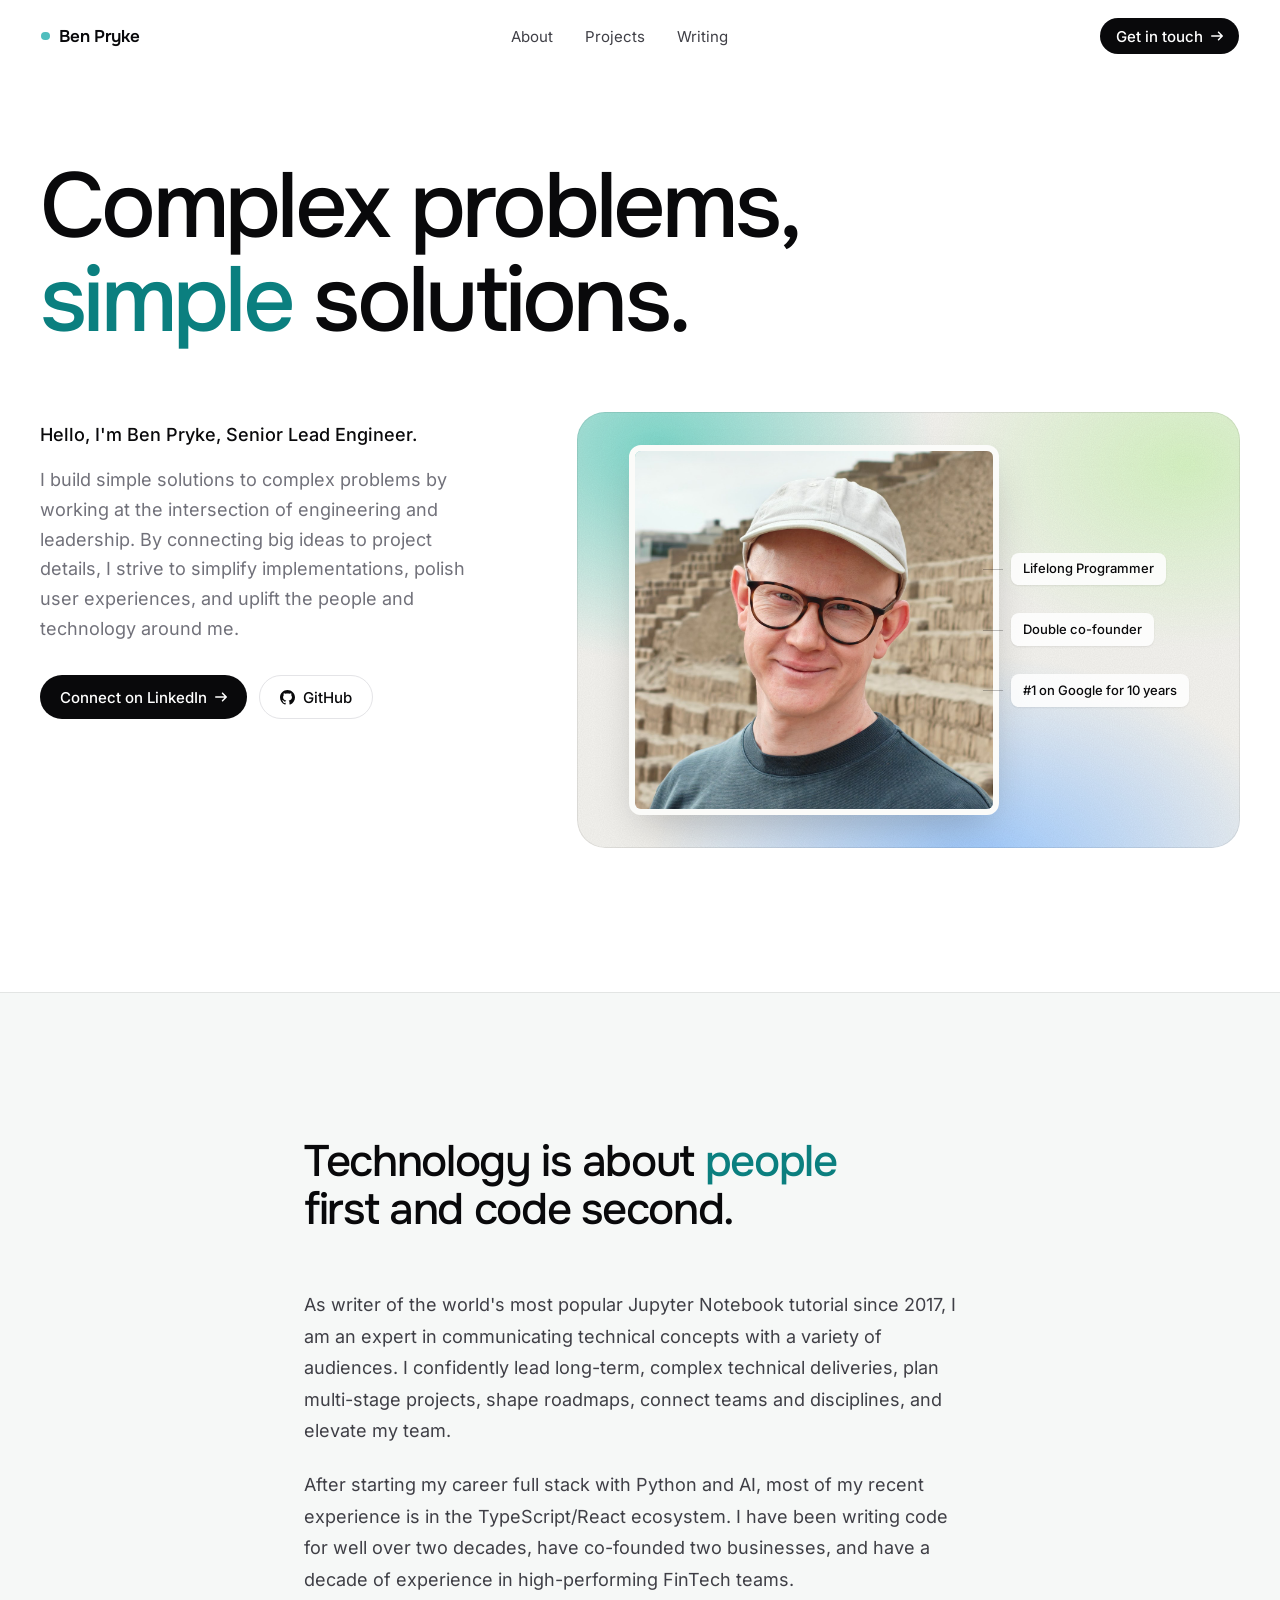
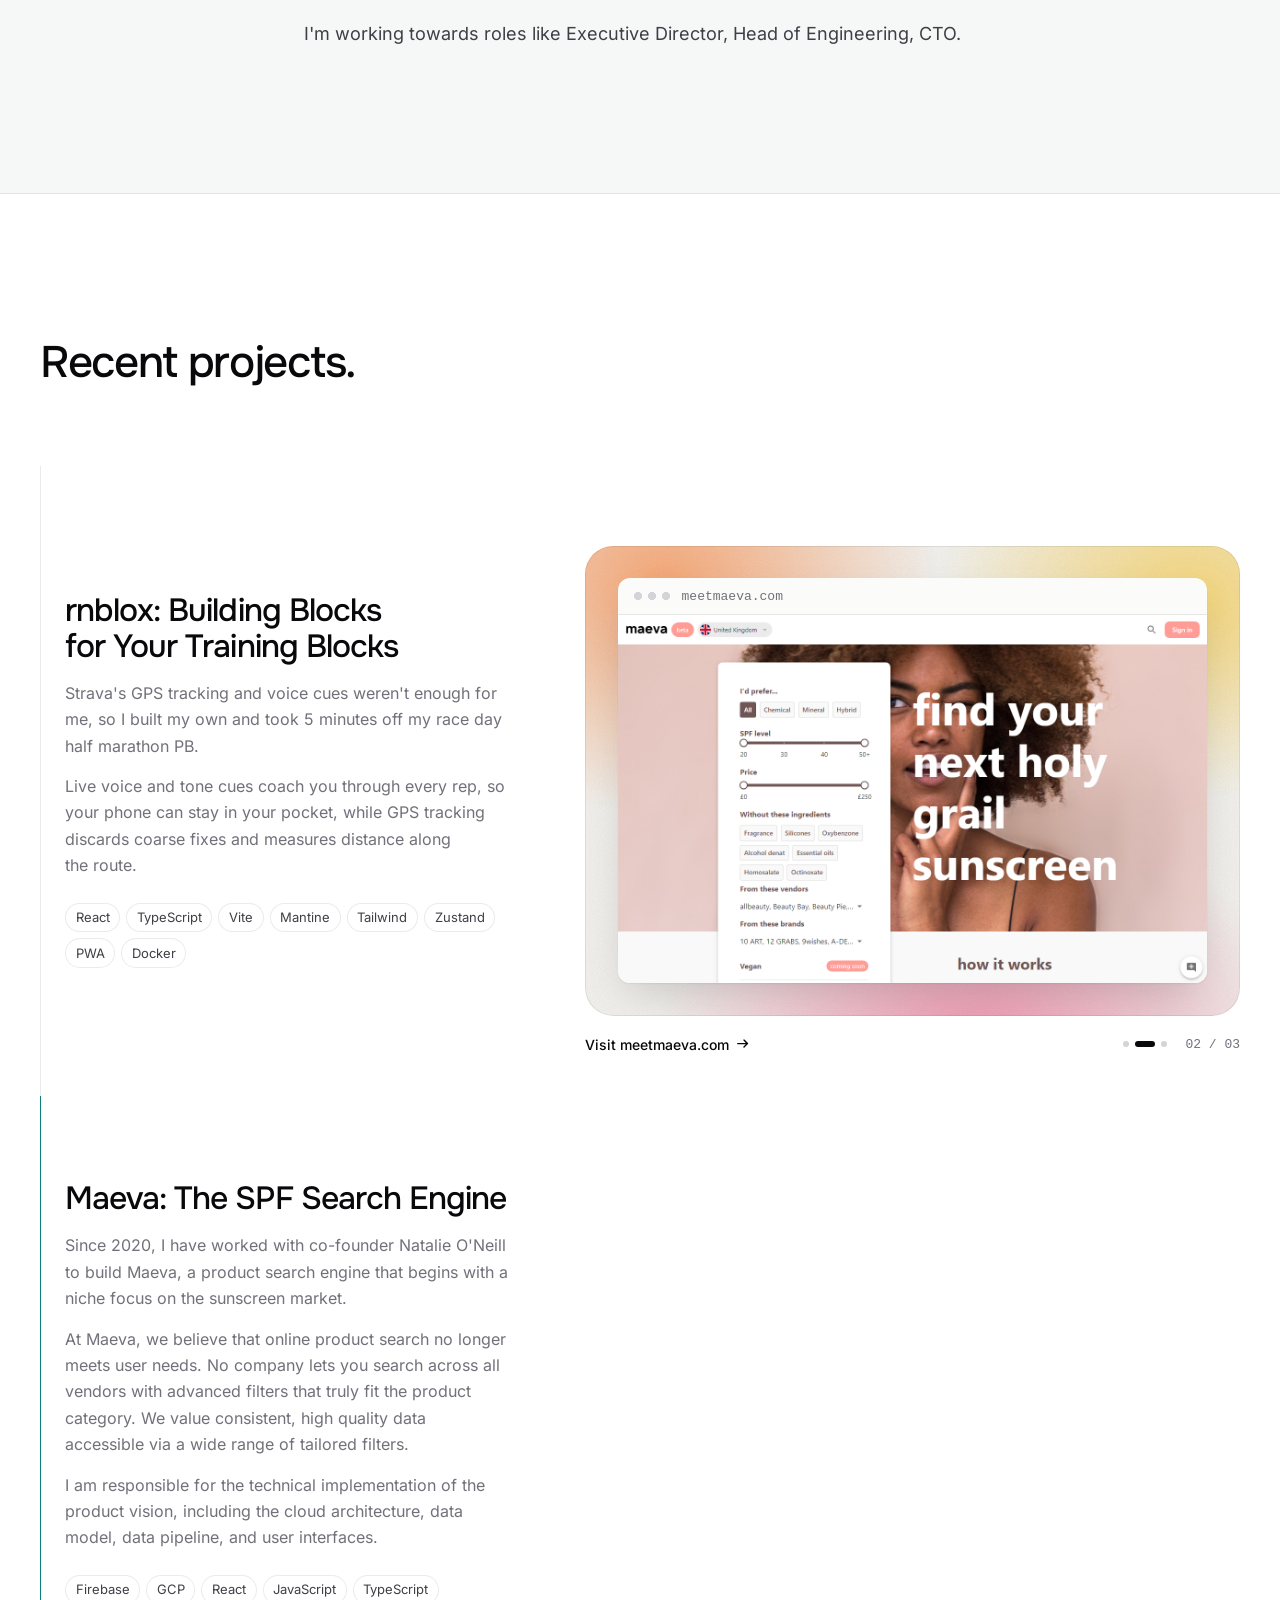
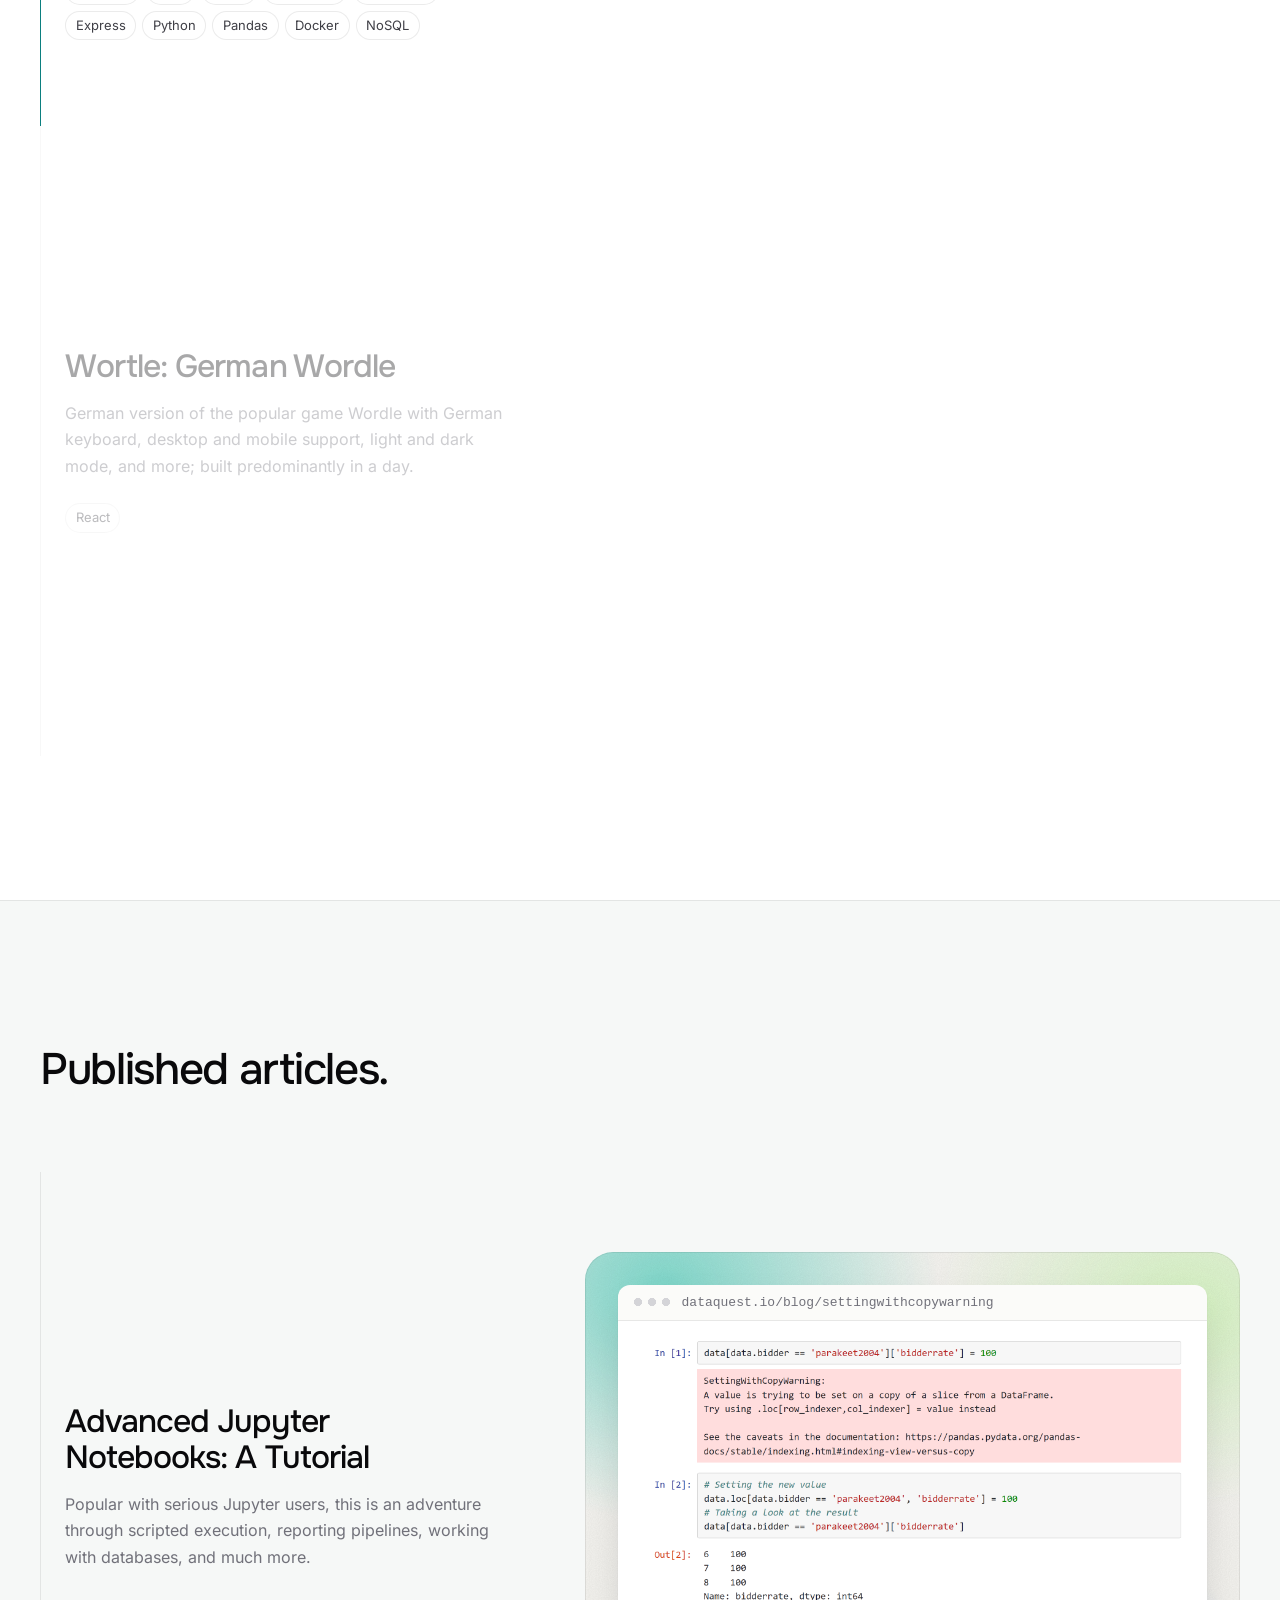
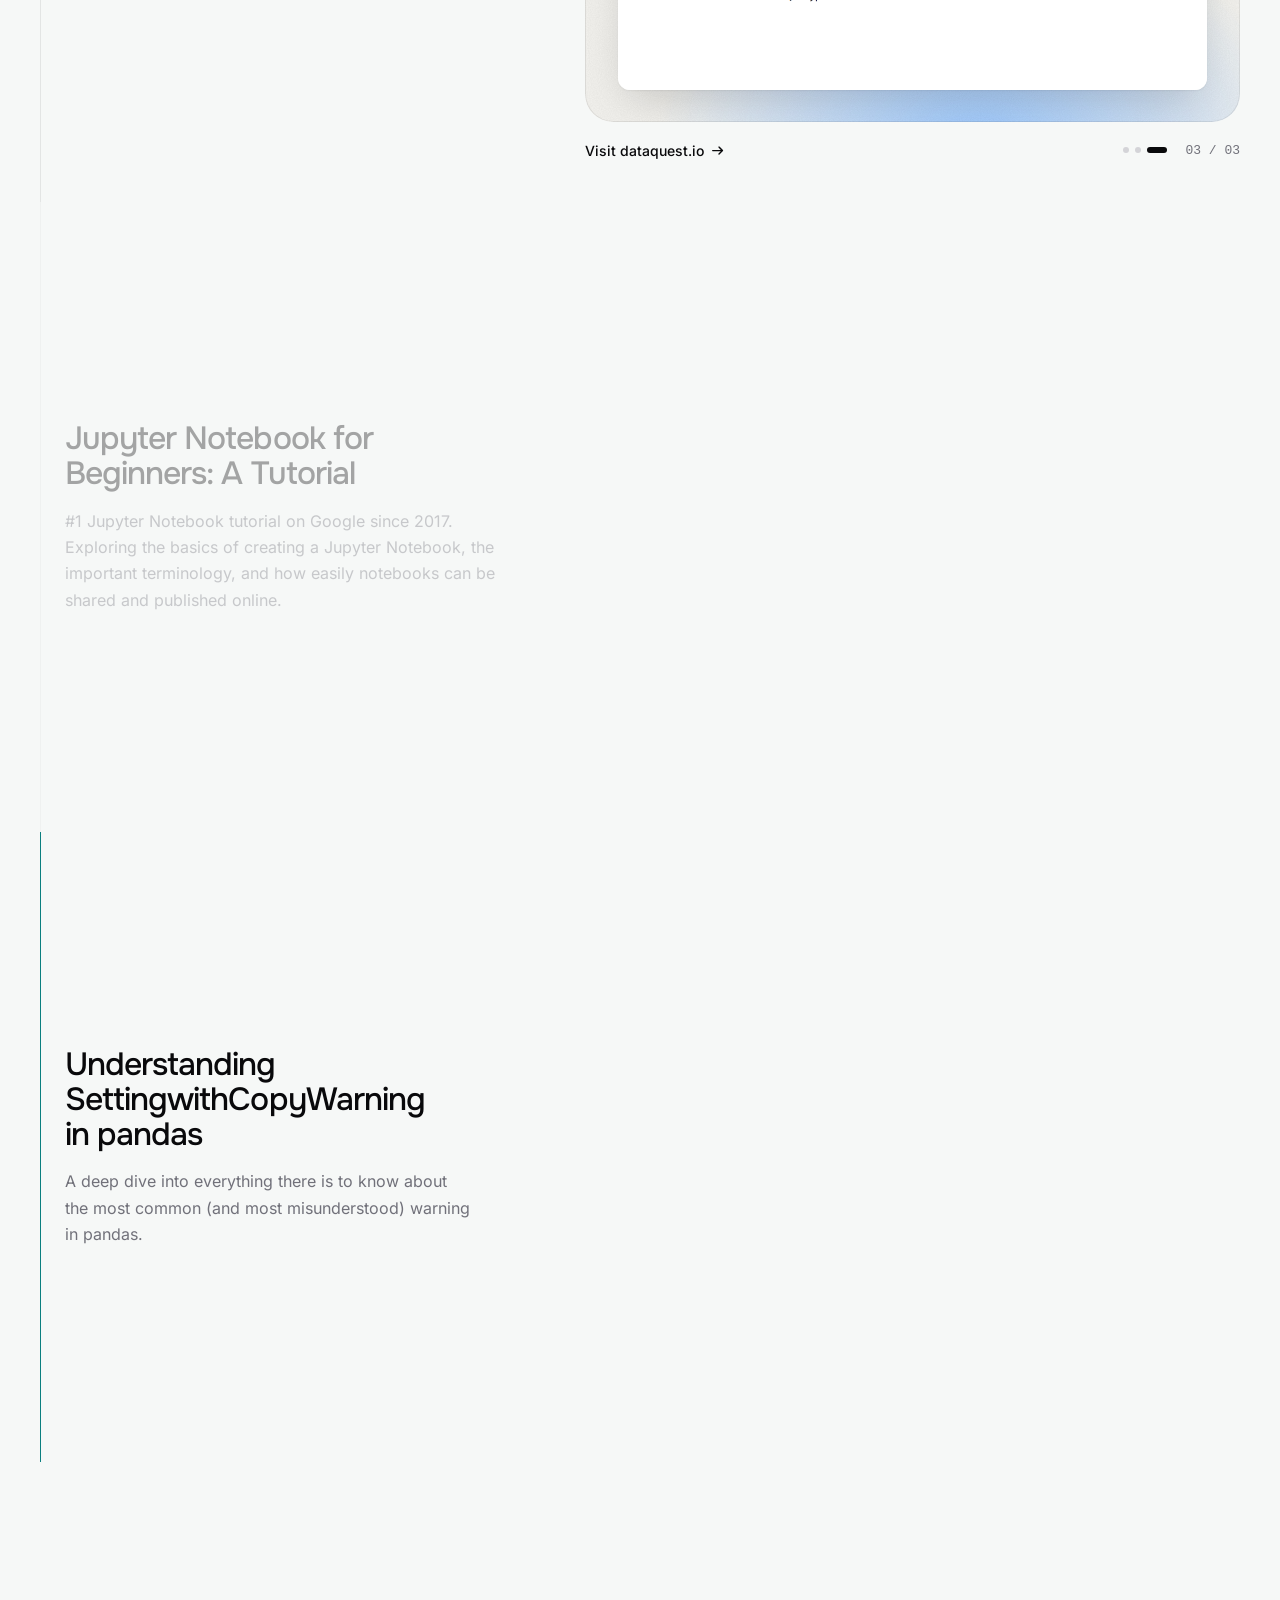
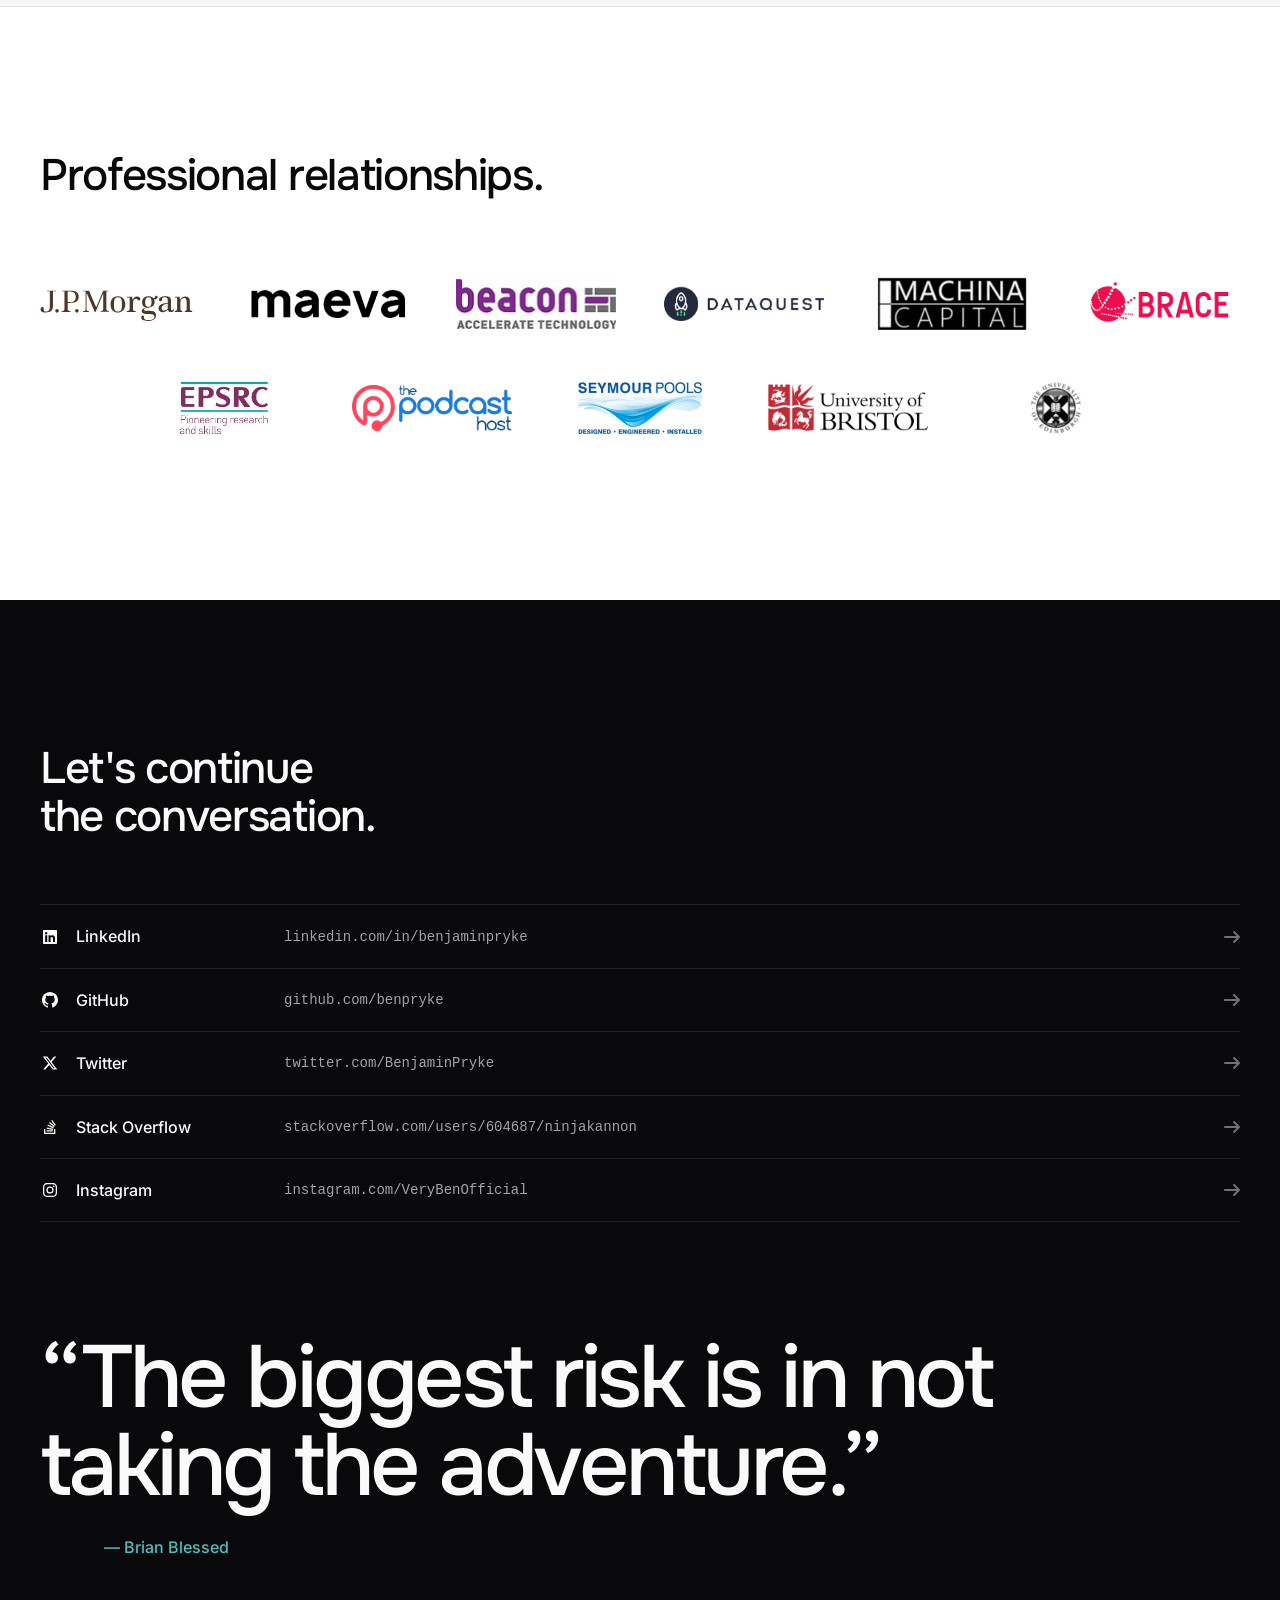
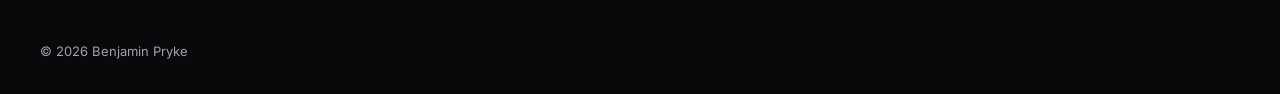
==== commit e4aa4b86: "Deploying to master from @ benpryke/personal-website@882e35522808b52b5929d3ac238c9eb97091ce91 🚀" ====
--- a/index.html
+++ b/index.html
@@ -1,4 +1,35 @@
-<!DOCTYPE html><html lang="en-gb"><head><meta charset="utf-8"><style type="text/css">:host,:root{--fa-font-solid:normal 900 1em/1 "Font Awesome 6 Free";--fa-font-regular:normal 400 1em/1 "Font Awesome 6 Free";--fa-font-light:normal 300 1em/1 "Font Awesome 6 Pro";--fa-font-thin:normal 100 1em/1 "Font Awesome 6 Pro";--fa-font-duotone:normal 900 1em/1 "Font Awesome 6 Duotone";--fa-font-duotone-regular:normal 400 1em/1 "Font Awesome 6 Duotone";--fa-font-duotone-light:normal 300 1em/1 "Font Awesome 6 Duotone";--fa-font-duotone-thin:normal 100 1em/1 "Font Awesome 6 Duotone";--fa-font-brands:normal 400 1em/1 "Font Awesome 6 Brands";--fa-font-sharp-solid:normal 900 1em/1 "Font Awesome 6 Sharp";--fa-font-sharp-regular:normal 400 1em/1 "Font Awesome 6 Sharp";--fa-font-sharp-light:normal 300 1em/1 "Font Awesome 6 Sharp";--fa-font-sharp-thin:normal 100 1em/1 "Font Awesome 6 Sharp";--fa-font-sharp-duotone-solid:normal 900 1em/1 "Font Awesome 6 Sharp Duotone";--fa-font-sharp-duotone-regular:normal 400 1em/1 "Font Awesome 6 Sharp Duotone";--fa-font-sharp-duotone-light:normal 300 1em/1 "Font Awesome 6 Sharp Duotone";--fa-font-sharp-duotone-thin:normal 100 1em/1 "Font Awesome 6 Sharp Duotone"}svg:not(:host).svg-inline--fa,svg:not(:root).svg-inline--fa{overflow:visible;box-sizing:content-box}.svg-inline--fa{display:var(--fa-display,inline-block);height:1em;overflow:visible;vertical-align:-.125em}.svg-inline--fa.fa-2xs{vertical-align:.1em}.svg-inline--fa.fa-xs{vertical-align:0}.svg-inline--fa.fa-sm{vertical-align:-.0714285705em}.svg-inline--fa.fa-lg{vertical-align:-.2em}.svg-inline--fa.fa-xl{vertical-align:-.25em}.svg-inline--fa.fa-2xl{vertical-align:-.3125em}.svg-inline--fa.fa-pull-left{margin-right:var(--fa-pull-margin,.3em);width:auto}.svg-inline--fa.fa-pull-right{margin-left:var(--fa-pull-margin,.3em);width:auto}.svg-inline--fa.fa-li{width:var(--fa-li-width,2em);top:.25em}.svg-inline--fa.fa-fw{width:var(--fa-fw-width,1.25em)}.fa-layers svg.svg-inline--fa{bottom:0;left:0;margin:auto;position:absolute;right:0;top:0}.fa-layers-counter,.fa-layers-text{display:inline-block;position:absolute;text-align:center}.fa-layers{display:inline-block;height:1em;position:relative;text-align:center;vertical-align:-.125em;width:1em}.fa-layers svg.svg-inline--fa{transform-origin:center center}.fa-layers-text{left:50%;top:50%;transform:translate(-50%,-50%);transform-origin:center center}.fa-layers-counter{background-color:var(--fa-counter-background-color,#ff253a);border-radius:var(--fa-counter-border-radius,1em);box-sizing:border-box;color:var(--fa-inverse,#fff);line-height:var(--fa-counter-line-height,1);max-width:var(--fa-counter-max-width,5em);min-width:var(--fa-counter-min-width,1.5em);overflow:hidden;padding:var(--fa-counter-padding,.25em .5em);right:var(--fa-right,0);text-overflow:ellipsis;top:var(--fa-top,0);transform:scale(var(--fa-counter-scale,.25));transform-origin:top right}.fa-layers-bottom-right{bottom:var(--fa-bottom,0);right:var(--fa-right,0);top:auto;transform:scale(var(--fa-layers-scale,.25));transform-origin:bottom right}.fa-layers-bottom-left{bottom:var(--fa-bottom,0);left:var(--fa-left,0);right:auto;top:auto;transform:scale(var(--fa-layers-scale,.25));transform-origin:bottom left}.fa-layers-top-right{top:var(--fa-top,0);right:var(--fa-right,0);transform:scale(var(--fa-layers-scale,.25));transform-origin:top right}.fa-layers-top-left{left:var(--fa-left,0);right:auto;top:var(--fa-top,0);transform:scale(var(--fa-layers-scale,.25));transform-origin:top left}.fa-1x{font-size:1em}.fa-2x{font-size:2em}.fa-3x{font-size:3em}.fa-4x{font-size:4em}.fa-5x{font-size:5em}.fa-6x{font-size:6em}.fa-7x{font-size:7em}.fa-8x{font-size:8em}.fa-9x{font-size:9em}.fa-10x{font-size:10em}.fa-2xs{font-size:.625em;line-height:.1em;vertical-align:.225em}.fa-xs{font-size:.75em;line-height:.0833333337em;vertical-align:.125em}.fa-sm{font-size:.875em;line-height:.0714285718em;vertical-align:.0535714295em}.fa-lg{font-size:1.25em;line-height:.05em;vertical-align:-.075em}.fa-xl{font-size:1.5em;line-height:.0416666682em;vertical-align:-.125em}.fa-2xl{font-size:2em;line-height:.03125em;vertical-align:-.1875em}.fa-fw{text-align:center;width:1.25em}.fa-ul{list-style-type:none;margin-left:var(--fa-li-margin,2.5em);padding-left:0}.fa-ul>li{position:relative}.fa-li{left:calc(-1 * var(--fa-li-width,2em));position:absolute;text-align:center;width:var(--fa-li-width,2em);line-height:inherit}.fa-border{border-color:var(--fa-border-color,#eee);border-radius:var(--fa-border-radius,.1em);border-style:var(--fa-border-style,solid);border-width:var(--fa-border-width,.08em);padding:var(--fa-border-padding,.2em .25em .15em)}.fa-pull-left{float:left;margin-right:var(--fa-pull-margin,.3em)}.fa-pull-right{float:right;margin-left:var(--fa-pull-margin,.3em)}.fa-beat{animation-name:fa-beat;animation-delay:var(--fa-animation-delay,0s);animation-direction:var(--fa-animation-direction,normal);animation-duration:var(--fa-animation-duration,1s);animation-iteration-count:var(--fa-animation-iteration-count,infinite);animation-timing-function:var(--fa-animation-timing,ease-in-out)}.fa-bounce{animation-name:fa-bounce;animation-delay:var(--fa-animation-delay,0s);animation-direction:var(--fa-animation-direction,normal);animation-duration:var(--fa-animation-duration,1s);animation-iteration-count:var(--fa-animation-iteration-count,infinite);animation-timing-function:var(--fa-animation-timing,cubic-bezier(.28,.84,.42,1))}.fa-fade{animation-name:fa-fade;animation-delay:var(--fa-animation-delay,0s);animation-direction:var(--fa-animation-direction,normal);animation-duration:var(--fa-animation-duration,1s);animation-iteration-count:var(--fa-animation-iteration-count,infinite);animation-timing-function:var(--fa-animation-timing,cubic-bezier(.4,0,.6,1))}.fa-beat-fade{animation-name:fa-beat-fade;animation-delay:var(--fa-animation-delay,0s);animation-direction:var(--fa-animation-direction,normal);animation-duration:var(--fa-animation-duration,1s);animation-iteration-count:var(--fa-animation-iteration-count,infinite);animation-timing-function:var(--fa-animation-timing,cubic-bezier(.4,0,.6,1))}.fa-flip{animation-name:fa-flip;animation-delay:var(--fa-animation-delay,0s);animation-direction:var(--fa-animation-direction,normal);animation-duration:var(--fa-animation-duration,1s);animation-iteration-count:var(--fa-animation-iteration-count,infinite);animation-timing-function:var(--fa-animation-timing,ease-in-out)}.fa-shake{animation-name:fa-shake;animation-delay:var(--fa-animation-delay,0s);animation-direction:var(--fa-animation-direction,normal);animation-duration:var(--fa-animation-duration,1s);animation-iteration-count:var(--fa-animation-iteration-count,infinite);animation-timing-function:var(--fa-animation-timing,linear)}.fa-spin{animation-name:fa-spin;animation-delay:var(--fa-animation-delay,0s);animation-direction:var(--fa-animation-direction,normal);animation-duration:var(--fa-animation-duration,2s);animation-iteration-count:var(--fa-animation-iteration-count,infinite);animation-timing-function:var(--fa-animation-timing,linear)}.fa-spin-reverse{--fa-animation-direction:reverse}.fa-pulse,.fa-spin-pulse{animation-name:fa-spin;animation-direction:var(--fa-animation-direction,normal);animation-duration:var(--fa-animation-duration,1s);animation-iteration-count:var(--fa-animation-iteration-count,infinite);animation-timing-function:var(--fa-animation-timing,steps(8))}@media (prefers-reduced-motion:reduce){.fa-beat,.fa-beat-fade,.fa-bounce,.fa-fade,.fa-flip,.fa-pulse,.fa-shake,.fa-spin,.fa-spin-pulse{animation-delay:-1ms;animation-duration:1ms;animation-iteration-count:1;transition-delay:0s;transition-duration:0s}}@keyframes fa-beat{0%,90%{transform:scale(1)}45%{transform:scale(var(--fa-beat-scale,1.25))}}@keyframes fa-bounce{0%{transform:scale(1,1) translateY(0)}10%{transform:scale(var(--fa-bounce-start-scale-x,1.1),var(--fa-bounce-start-scale-y,.9)) translateY(0)}30%{transform:scale(var(--fa-bounce-jump-scale-x,.9),var(--fa-bounce-jump-scale-y,1.1)) translateY(var(--fa-bounce-height,-.5em))}50%{transform:scale(var(--fa-bounce-land-scale-x,1.05),var(--fa-bounce-land-scale-y,.95)) translateY(0)}57%{transform:scale(1,1) translateY(var(--fa-bounce-rebound,-.125em))}64%{transform:scale(1,1) translateY(0)}100%{transform:scale(1,1) translateY(0)}}@keyframes fa-fade{50%{opacity:var(--fa-fade-opacity,.4)}}@keyframes fa-beat-fade{0%,100%{opacity:var(--fa-beat-fade-opacity,.4);transform:scale(1)}50%{opacity:1;transform:scale(var(--fa-beat-fade-scale,1.125))}}@keyframes fa-flip{50%{transform:rotate3d(var(--fa-flip-x,0),var(--fa-flip-y,1),var(--fa-flip-z,0),var(--fa-flip-angle,-180deg))}}@keyframes fa-shake{0%{transform:rotate(-15deg)}4%{transform:rotate(15deg)}24%,8%{transform:rotate(-18deg)}12%,28%{transform:rotate(18deg)}16%{transform:rotate(-22deg)}20%{transform:rotate(22deg)}32%{transform:rotate(-12deg)}36%{transform:rotate(12deg)}100%,40%{transform:rotate(0)}}@keyframes fa-spin{0%{transform:rotate(0)}100%{transform:rotate(360deg)}}.fa-rotate-90{transform:rotate(90deg)}.fa-rotate-180{transform:rotate(180deg)}.fa-rotate-270{transform:rotate(270deg)}.fa-flip-horizontal{transform:scale(-1,1)}.fa-flip-vertical{transform:scale(1,-1)}.fa-flip-both,.fa-flip-horizontal.fa-flip-vertical{transform:scale(-1,-1)}.fa-rotate-by{transform:rotate(var(--fa-rotate-angle,0))}.fa-stack{display:inline-block;vertical-align:middle;height:2em;position:relative;width:2.5em}.fa-stack-1x,.fa-stack-2x{bottom:0;left:0;margin:auto;position:absolute;right:0;top:0;z-index:var(--fa-stack-z-index,auto)}.svg-inline--fa.fa-stack-1x{height:1em;width:1.25em}.svg-inline--fa.fa-stack-2x{height:2em;width:2.5em}.fa-inverse{color:var(--fa-inverse,#fff)}.fa-sr-only,.sr-only{position:absolute;width:1px;height:1px;padding:0;margin:-1px;overflow:hidden;clip:rect(0,0,0,0);white-space:nowrap;border-width:0}.fa-sr-only-focusable:not(:focus),.sr-only-focusable:not(:focus){position:absolute;width:1px;height:1px;padding:0;margin:-1px;overflow:hidden;clip:rect(0,0,0,0);white-space:nowrap;border-width:0}.svg-inline--fa .fa-primary{fill:var(--fa-primary-color,currentColor);opacity:var(--fa-primary-opacity,1)}.svg-inline--fa .fa-secondary{fill:var(--fa-secondary-color,currentColor);opacity:var(--fa-secondary-opacity,.4)}.svg-inline--fa.fa-swap-opacity .fa-primary{opacity:var(--fa-secondary-opacity,.4)}.svg-inline--fa.fa-swap-opacity .fa-secondary{opacity:var(--fa-primary-opacity,1)}.svg-inline--fa mask .fa-primary,.svg-inline--fa mask .fa-secondary{fill:#000}</style><link href="/assets/favicon-vqh3uQuY.ico" rel="shortcut icon"><link href="/assets/favicon-512x512-DaZWaWV2.png" rel="icon" sizes="512x512" type="image/png"><link href="/assets/favicon-192x192-DF1hLskp.png" rel="icon" sizes="192x192" type="image/png"><link href="/assets/favicon-32x32-KCON65HF.png" rel="icon" sizes="32x32" type="image/png"><link href="/assets/favicon-16x16-DmluTjXL.png" rel="icon" sizes="16x16" type="image/png"><link href="/assets/favicon-180x180-CDnnF3rg.png" rel="apple-touch-icon" sizes="180x180"><meta content="width=device-width,initial-scale=1,shrink-to-fit=no" name="viewport"><meta content="#0b7f7f" name="theme-color"><link href="/assets/manifest-D1YhB_9p.json" rel="manifest"><title>Benjamin Pryke | Developer</title><meta content="Ben Pryke is an entrepreneur building tech for humans. Currently a senior tech lead at JPMC, formerly at Beacon Platform, and two time startup co-founder." name="description"><meta content="Ben, Benjamin, Pryke, engineer, developer, dev, programmer, entrepreneur, startup, start-up, Python, TypeScript, JavaScript, full stack, senior, lead" name="keywords"><!-- Google tag (gtag.js) --><script src="https://www.googletagmanager.com/gtag/js?id=G-BXW9QDPKF5" async></script><script>window.dataLayer = window.dataLayer || [];
-      function gtag(){dataLayer.push(arguments);}
+<!DOCTYPE html>
+<html lang="en-GB">
+  <head>
+    <meta charset="utf-8"/>
+    <link rel="shortcut icon" href="/assets/favicon-vqh3uQuY.ico"/>
+    <link rel="icon" type="image/png" sizes="512x512" href="/assets/favicon-512x512-DaZWaWV2.png">
+    <link rel="icon" type="image/png" sizes="192x192" href="/assets/favicon-192x192-DF1hLskp.png">
+    <link rel="icon" type="image/png" sizes="32x32" href="/assets/favicon-32x32-KCON65HF.png">
+    <link rel="icon" type="image/png" sizes="16x16" href="/assets/favicon-16x16-DmluTjXL.png">
+    <link rel="apple-touch-icon" sizes="180x180" href="/assets/favicon-180x180-CDnnF3rg.png">
+    <meta name="viewport" content="width=device-width, initial-scale=1, shrink-to-fit=no"/>
+    <meta name="theme-color" content="#0b7f7f"/>
+    <link rel="manifest" href="/assets/manifest-D1YhB_9p.json"/>
+    
+    <title>Benjamin Pryke | Developer</title>
+    <meta name="description" content="Ben Pryke is an entrepreneur building tech for humans. Currently a senior tech lead at JPMC, formerly at Beacon Platform, and two time startup co-founder.">
+    <meta name="keywords" content="Ben, Benjamin, Pryke, engineer, developer, dev, programmer, entrepreneur, startup, start-up, Python, TypeScript, JavaScript, full stack, senior, lead">
+
+    <!-- Google tag (gtag.js) -->
+    <script async src="https://www.googletagmanager.com/gtag/js?id=G-BXW9QDPKF5"></script>
+    <script>"use strict";
+      window.dataLayer = window.dataLayer || [];
+      // biome-ignore lint/complexity/noArguments: gtag.js requires the arguments object itself, not an array
+      function gtag(){window.dataLayer.push(arguments);}
       gtag('js', new Date());
-      gtag('config', 'G-BXW9QDPKF5');</script><script src="/assets/index-DQd-AkJd.js" crossorigin="" type="module"></script><link href="/assets/index-BxGwgF0M.css" rel="stylesheet" crossorigin=""><link href="https://www.googletagmanager.com" rel="preconnect"><link href="https://www.google-analytics.com" rel="preconnect"></head><body><noscript>Enabling JavaScript will enhance this site</noscript><div id="root"><header class="nav"><nav aria-label="Main" class="nav-bar"><a href="#top" class="nav-brand"><span class="nav-dot" aria-hidden="true"></span>Ben Pryke</a><ul class="nav-links"><li><a href="#about">About</a></li><li><a href="#projects">Projects</a></li><li><a href="#writing">Writing</a></li></ul><a href="#contact" class="button button-primary">Get in touch<svg aria-hidden="true" class="svg-inline--fa fa-arrow-right button-arrow" data-icon="arrow-right" data-prefix="fas" focusable="false" role="img" viewBox="0 0 448 512" xmlns="http://www.w3.org/2000/svg"><path d="M438.6 278.6c12.5-12.5 12.5-32.8 0-45.3l-160-160c-12.5-12.5-32.8-12.5-45.3 0s-12.5 32.8 0 45.3L338.8 224 32 224c-17.7 0-32 14.3-32 32s14.3 32 32 32l306.7 0L233.4 393.4c-12.5 12.5-12.5 32.8 0 45.3s32.8 12.5 45.3 0l160-160z" fill="currentColor"></path></svg></a></nav></header><main><section class="hero" id="top"><h1><span>Complex problems,</span><span><em>simple</em> solutions.</span></h1><div class="hero-grid"><div class="hero-text"><p class="hero-lead">Hello, I'm Ben Pryke, Senior Lead Engineer.</p><p>I build simple solutions to complex problems by working at the intersection of engineering and leadership. By connecting big ideas to project details, I strive to simplify implementations, polish user experiences, and uplift the people and technology around me.</p><div class="hero-actions"><a href="https://linkedin.com/in/benjaminpryke" class="button button-primary">Connect on LinkedIn<svg aria-hidden="true" class="svg-inline--fa fa-arrow-right button-arrow" data-icon="arrow-right" data-prefix="fas" focusable="false" role="img" viewBox="0 0 448 512" xmlns="http://www.w3.org/2000/svg"><path d="M438.6 278.6c12.5-12.5 12.5-32.8 0-45.3l-160-160c-12.5-12.5-32.8-12.5-45.3 0s-12.5 32.8 0 45.3L338.8 224 32 224c-17.7 0-32 14.3-32 32s14.3 32 32 32l306.7 0L233.4 393.4c-12.5 12.5-12.5 32.8 0 45.3s32.8 12.5 45.3 0l160-160z" fill="currentColor"></path></svg></a><a href="https://github.com/benpryke" class="button button-secondary"><svg aria-hidden="true" class="svg-inline--fa fa-github" data-icon="github" data-prefix="fab" focusable="false" role="img" viewBox="0 0 496 512" xmlns="http://www.w3.org/2000/svg"><path d="M165.9 397.4c0 2-2.3 3.6-5.2 3.6-3.3.3-5.6-1.3-5.6-3.6 0-2 2.3-3.6 5.2-3.6 3-.3 5.6 1.3 5.6 3.6zm-31.1-4.5c-.7 2 1.3 4.3 4.3 4.9 2.6 1 5.6 0 6.2-2s-1.3-4.3-4.3-5.2c-2.6-.7-5.5.3-6.2 2.3zm44.2-1.7c-2.9.7-4.9 2.6-4.6 4.9.3 2 2.9 3.3 5.9 2.6 2.9-.7 4.9-2.6 4.6-4.6-.3-1.9-3-3.2-5.9-2.9zM244.8 8C106.1 8 0 113.3 0 252c0 110.9 69.8 205.8 169.5 239.2 12.8 2.3 17.3-5.6 17.3-12.1 0-6.2-.3-40.4-.3-61.4 0 0-70 15-84.7-29.8 0 0-11.4-29.1-27.8-36.6 0 0-22.9-15.7 1.6-15.4 0 0 24.9 2 38.6 25.8 21.9 38.6 58.6 27.5 72.9 20.9 2.3-16 8.8-27.1 16-33.7-55.9-6.2-112.3-14.3-112.3-110.5 0-27.5 7.6-41.3 23.6-58.9-2.6-6.5-11.1-33.3 2.6-67.9 20.9-6.5 69 27 69 27 20-5.6 41.5-8.5 62.8-8.5s42.8 2.9 62.8 8.5c0 0 48.1-33.6 69-27 13.7 34.7 5.2 61.4 2.6 67.9 16 17.7 25.8 31.5 25.8 58.9 0 96.5-58.9 104.2-114.8 110.5 9.2 7.9 17 22.9 17 46.4 0 33.7-.3 75.4-.3 83.6 0 6.5 4.6 14.4 17.3 12.1C428.2 457.8 496 362.9 496 252 496 113.3 383.5 8 244.8 8zM97.2 352.9c-1.3 1-1 3.3.7 5.2 1.6 1.6 3.9 2.3 5.2 1 1.3-1 1-3.3-.7-5.2-1.6-1.6-3.9-2.3-5.2-1zm-10.8-8.1c-.7 1.3.3 2.9 2.3 3.9 1.6 1 3.6.7 4.3-.7.7-1.3-.3-2.9-2.3-3.9-2-.6-3.6-.3-4.3.7zm32.4 35.6c-1.6 1.3-1 4.3 1.3 6.2 2.3 2.3 5.2 2.6 6.5 1 1.3-1.3.7-4.3-1.3-6.2-2.2-2.3-5.2-2.6-6.5-1zm-11.4-14.7c-1.6 1-1.6 3.6 0 5.9 1.6 2.3 4.3 3.3 5.6 2.3 1.6-1.3 1.6-3.9 0-6.2-1.4-2.3-4-3.3-5.6-2z" fill="currentColor"></path></svg>GitHub</a></div></div><div class="frame hero-frame" data-tone="0"><div class="hero-portrait"><img alt="Benjamin Pryke" src="/assets/headshot-Bqm12btp.jpg" height="1351" width="1354"><ul class="hero-facts"><li>Lifelong Programmer</li><li>Double co-founder</li><li>#1 on Google for 10 years</li></ul></div></div></div></section><section class="section section-tinted section-prose" id="about"><div class="section-inner"><h2 class="section-title">Technology is about <em>people</em> first and code second.</h2><p>As writer of the world's most popular Jupyter Notebook tutorial since 2017, I am an expert in communicating technical concepts with a variety of audiences. I confidently lead long-term, complex technical deliveries, plan multi-stage projects, shape roadmaps, connect teams and disciplines, and elevate my team.</p><p>After starting my career full stack with Python and AI, most of my recent experience is in the TypeScript/React ecosystem. I have been writing code for well over two decades, have co-founded two businesses, and have a decade of experience in high-performing FinTech teams.</p><p>I'm working towards roles like Executive Director, Head of Engineering, CTO.</p></div></section><section class="section" id="projects"><div class="section-inner"><h2 class="section-title">Recent projects.</h2><div class="showcase"><ol class="showcase-list"><li class="showcase-item is-active"><div class="frame showcase-inline" data-tone="0"><div class="frame-window"><div class="frame-bar"><span class="frame-dots" aria-hidden="true"></span><span class="frame-title">rnblox.com</span></div><div class="frame-body"><img alt="" src="/assets/rnblox-BdJEKUhu.png" loading="lazy"></div></div></div><h3><a href="https://rnblox.com">rnblox: Building Blocks for Your Training Blocks</a></h3><p>Strava's GPS tracking and voice cues weren't enough for me, so I built my own and took 5 minutes off my race day half marathon PB.</p><p>Live voice and tone cues coach you through every rep, so your phone can stay in your pocket, while GPS tracking discards coarse fixes and measures distance along the route.</p><ul class="showcase-tags" aria-label="Key tech"><li>React</li><li>TypeScript</li><li>Vite</li><li>Mantine</li><li>Tailwind</li><li>Zustand</li><li>PWA</li><li>Docker</li></ul></li><li class="showcase-item"><div class="frame showcase-inline" data-tone="1"><div class="frame-window"><div class="frame-bar"><span class="frame-dots" aria-hidden="true"></span><span class="frame-title">meetmaeva.com</span></div><div class="frame-body"><img alt="" src="/assets/maeva-BCKXFTvt.png" loading="lazy"></div></div></div><h3><a href="https://meetmaeva.com/">Maeva: The SPF Search Engine</a></h3><p>Since 2020, I have worked with co-founder Natalie O'Neill to build Maeva, a product search engine that begins with a niche focus on the sunscreen market.</p><p>At Maeva, we believe that online product search no longer meets user needs. No company lets you search across all vendors with advanced filters that truly fit the product category. We value consistent, high quality data accessible via a wide range of tailored filters.</p><p>I am responsible for the technical implementation of the product vision, including the cloud architecture, data model, data pipeline, and user interfaces.</p><ul class="showcase-tags" aria-label="Key tech"><li>Firebase</li><li>GCP</li><li>React</li><li>JavaScript</li><li>TypeScript</li><li>Express</li><li>Python</li><li>Pandas</li><li>Docker</li><li>NoSQL</li></ul></li><li class="showcase-item"><div class="frame showcase-inline" data-tone="2"><div class="frame-window"><div class="frame-bar"><span class="frame-dots" aria-hidden="true"></span><span class="frame-title">wortle.xyz</span></div><div class="frame-body"><img alt="" src="/assets/wortle-DSlqPg60.png" loading="lazy"></div></div></div><h3><a href="https://wortle.xyz">Wortle: German Wordle</a></h3><p>German version of the popular game Wordle with German keyboard, desktop and mobile support, light and dark mode, and more; built predominantly in a day.</p><ul class="showcase-tags" aria-label="Key tech"><li>React</li></ul></li></ol><div class="showcase-stage"><a href="https://rnblox.com" class="showcase-link" aria-hidden="true" tabindex="-1"><div class="frame" data-tone="0"><div class="frame-window"><div class="frame-bar"><span class="frame-dots" aria-hidden="true"></span><span class="frame-title">rnblox.com</span></div><div class="frame-body"><img alt="" src="/assets/rnblox-BdJEKUhu.png" loading="lazy" class="is-active"><img alt="" src="/assets/maeva-BCKXFTvt.png" loading="lazy" class=""><img alt="" src="/assets/wortle-DSlqPg60.png" loading="lazy" class=""></div></div></div></a><div class="showcase-meta"><a href="https://rnblox.com">Visit rnblox.com<svg aria-hidden="true" class="svg-inline--fa fa-arrow-right" data-icon="arrow-right" data-prefix="fas" focusable="false" role="img" viewBox="0 0 448 512" xmlns="http://www.w3.org/2000/svg"><path d="M438.6 278.6c12.5-12.5 12.5-32.8 0-45.3l-160-160c-12.5-12.5-32.8-12.5-45.3 0s-12.5 32.8 0 45.3L338.8 224 32 224c-17.7 0-32 14.3-32 32s14.3 32 32 32l306.7 0L233.4 393.4c-12.5 12.5-12.5 32.8 0 45.3s32.8 12.5 45.3 0l160-160z" fill="currentColor"></path></svg></a><div class="showcase-progress"><button aria-current="true" aria-label="Show rnblox: Building Blocks for Your Training Blocks" class="is-active" type="button"></button><button aria-current="false" aria-label="Show Maeva: The SPF Search Engine" class="" type="button"></button><button aria-current="false" aria-label="Show Wortle: German Wordle" class="" type="button"></button><span>01 / 03</span></div></div></div></div></div></section><section class="section section-tinted" id="writing"><div class="section-inner"><h2 class="section-title">Published articles.</h2><div class="showcase"><ol class="showcase-list"><li class="showcase-item is-active"><div class="frame showcase-inline" data-tone="2"><div class="frame-window"><div class="frame-bar"><span class="frame-dots" aria-hidden="true"></span><span class="frame-title">dataquest.io/blog/advanced-jupyter-notebooks-tutorial</span></div><div class="frame-body"><img alt="" src="/assets/article-jupyter-advanced-DeqisPoy.png" loading="lazy"></div></div></div><h3><a href="https://www.dataquest.io/blog/advanced-jupyter-notebooks-tutorial/">Advanced Jupyter Notebooks: A Tutorial</a></h3><p>Popular with serious Jupyter users, this is an adventure through scripted execution, reporting pipelines, working with databases, and much more.</p></li><li class="showcase-item"><div class="frame showcase-inline" data-tone="3"><div class="frame-window"><div class="frame-bar"><span class="frame-dots" aria-hidden="true"></span><span class="frame-title">dataquest.io/blog/jupyter-notebook-tutorial</span></div><div class="frame-body"><img alt="" src="/assets/article-jupyter-beginners-ClU7cpkZ.png" loading="lazy"></div></div></div><h3><a href="https://www.dataquest.io/blog/jupyter-notebook-tutorial/">Jupyter Notebook for Beginners: A Tutorial</a></h3><p>#1 Jupyter Notebook tutorial on Google since 2017. Exploring the basics of creating a Jupyter Notebook, the important terminology, and how easily notebooks can be shared and published online.</p></li><li class="showcase-item"><div class="frame showcase-inline" data-tone="0"><div class="frame-window"><div class="frame-bar"><span class="frame-dots" aria-hidden="true"></span><span class="frame-title">dataquest.io/blog/settingwithcopywarning</span></div><div class="frame-body"><img alt="" src="/assets/article-settingwithcopywarning-DxVnlxx6.png" loading="lazy"></div></div></div><h3><a href="https://www.dataquest.io/blog/settingwithcopywarning/">Understanding SettingwithCopyWarning in pandas</a></h3><p>A deep dive into everything there is to know about the most common (and most misunderstood) warning in pandas.</p></li></ol><div class="showcase-stage"><a href="https://www.dataquest.io/blog/advanced-jupyter-notebooks-tutorial/" class="showcase-link" aria-hidden="true" tabindex="-1"><div class="frame" data-tone="2"><div class="frame-window"><div class="frame-bar"><span class="frame-dots" aria-hidden="true"></span><span class="frame-title">dataquest.io/blog/advanced-jupyter-notebooks-tutorial</span></div><div class="frame-body"><img alt="" src="/assets/article-jupyter-advanced-DeqisPoy.png" loading="lazy" class="is-active"><img alt="" src="/assets/article-jupyter-beginners-ClU7cpkZ.png" loading="lazy" class=""><img alt="" src="/assets/article-settingwithcopywarning-DxVnlxx6.png" loading="lazy" class=""></div></div></div></a><div class="showcase-meta"><a href="https://www.dataquest.io/blog/advanced-jupyter-notebooks-tutorial/">Visit dataquest.io<svg aria-hidden="true" class="svg-inline--fa fa-arrow-right" data-icon="arrow-right" data-prefix="fas" focusable="false" role="img" viewBox="0 0 448 512" xmlns="http://www.w3.org/2000/svg"><path d="M438.6 278.6c12.5-12.5 12.5-32.8 0-45.3l-160-160c-12.5-12.5-32.8-12.5-45.3 0s-12.5 32.8 0 45.3L338.8 224 32 224c-17.7 0-32 14.3-32 32s14.3 32 32 32l306.7 0L233.4 393.4c-12.5 12.5-12.5 32.8 0 45.3s32.8 12.5 45.3 0l160-160z" fill="currentColor"></path></svg></a><div class="showcase-progress"><button aria-current="true" aria-label="Show Advanced Jupyter Notebooks: A Tutorial" class="is-active" type="button"></button><button aria-current="false" aria-label="Show Jupyter Notebook for Beginners: A Tutorial" class="" type="button"></button><button aria-current="false" aria-label="Show Understanding SettingwithCopyWarning in pandas" class="" type="button"></button><span>01 / 03</span></div></div></div></div></div></section><section class="section"><div class="section-inner"><h2 class="section-title">Professional relationships.</h2><ul class="logos"><li><a href="https://jpmorgan.com"><img alt="J.P. Morgan" src="/assets/logo-jpmc-BjP9iSel.svg" loading="lazy"></a></li><li><a href="https://meetmaeva.com"><img alt="Maeva" src="/assets/logo-maeva-CmxY9h2F.png" loading="lazy"></a></li><li><a href="https://beacon.io"><img alt="Beacon Platform" src="/assets/logo-beacon-BUWTUoi1.jpg" loading="lazy"></a></li><li><a href="https://www.dataquest.io"><img alt="Dataquest" src="/assets/logo-dataquest-DRga4fbB.png" loading="lazy"></a></li><li><a href="https://www.linkedin.com/company/machina-capital"><img alt="Machina Capital" src="/assets/logo-machina-capital-DNEJAy8O.png" loading="lazy"></a></li><li><a href="https://www.alzheimers-brace.org"><img alt="BRACE Dementia Research" src="/assets/logo-brace-D38T7SPX.png" loading="lazy"></a></li><li><a href="https://epsrc.ukri.org/"><img alt="EPSRC" src="/assets/logo-epsrc-CcCZXrrb.jpg" loading="lazy"></a></li><li><a href="https://www.thepodcasthost.com"><img alt="The Podcast Host" src="/assets/logo-the-podcast-host-DcfUXhgy.png" loading="lazy"></a></li><li><a href="https://seymourpools.co.uk"><img alt="Seymour Pools" src="/assets/logo-seymour-pools-DZkyE0bT.jpg" loading="lazy"></a></li><li><a href="http://www.bris.ac.uk/engineering/departments/computerscience/"><img alt="Bristol University" src="/assets/logo-bristol-2JbccfRq.png" loading="lazy"></a></li><li><a href="http://www.anc.ed.ac.uk/machine-learning/"><img alt="Edinburgh University" src="/assets/logo-edinburgh-WC3grtya.png" loading="lazy"></a></li></ul></div></section></main><footer class="footer" id="contact"><div class="footer-inner"><h2>Let's continue the conversation.</h2><ul class="footer-links"><li><a href="https://linkedin.com/in/benjaminpryke"><svg aria-hidden="true" class="svg-inline--fa fa-linkedin fa-fw" data-icon="linkedin" data-prefix="fab" focusable="false" role="img" viewBox="0 0 448 512" xmlns="http://www.w3.org/2000/svg"><path d="M416 32H31.9C14.3 32 0 46.5 0 64.3v383.4C0 465.5 14.3 480 31.9 480H416c17.6 0 32-14.5 32-32.3V64.3c0-17.8-14.4-32.3-32-32.3zM135.4 416H69V202.2h66.5V416zm-33.2-243c-21.3 0-38.5-17.3-38.5-38.5S80.9 96 102.2 96c21.2 0 38.5 17.3 38.5 38.5 0 21.3-17.2 38.5-38.5 38.5zm282.1 243h-66.4V312c0-24.8-.5-56.7-34.5-56.7-34.6 0-39.9 27-39.9 54.9V416h-66.4V202.2h63.7v29.2h.9c8.9-16.8 30.6-34.5 62.9-34.5 67.2 0 79.7 44.3 79.7 101.9V416z" fill="currentColor"></path></svg><span>LinkedIn</span><span class="footer-url">linkedin.com/in/benjaminpryke</span><svg aria-hidden="true" class="svg-inline--fa fa-arrow-right footer-arrow" data-icon="arrow-right" data-prefix="fas" focusable="false" role="img" viewBox="0 0 448 512" xmlns="http://www.w3.org/2000/svg"><path d="M438.6 278.6c12.5-12.5 12.5-32.8 0-45.3l-160-160c-12.5-12.5-32.8-12.5-45.3 0s-12.5 32.8 0 45.3L338.8 224 32 224c-17.7 0-32 14.3-32 32s14.3 32 32 32l306.7 0L233.4 393.4c-12.5 12.5-12.5 32.8 0 45.3s32.8 12.5 45.3 0l160-160z" fill="currentColor"></path></svg></a></li><li><a href="https://github.com/benpryke"><svg aria-hidden="true" class="svg-inline--fa fa-github fa-fw" data-icon="github" data-prefix="fab" focusable="false" role="img" viewBox="0 0 496 512" xmlns="http://www.w3.org/2000/svg"><path d="M165.9 397.4c0 2-2.3 3.6-5.2 3.6-3.3.3-5.6-1.3-5.6-3.6 0-2 2.3-3.6 5.2-3.6 3-.3 5.6 1.3 5.6 3.6zm-31.1-4.5c-.7 2 1.3 4.3 4.3 4.9 2.6 1 5.6 0 6.2-2s-1.3-4.3-4.3-5.2c-2.6-.7-5.5.3-6.2 2.3zm44.2-1.7c-2.9.7-4.9 2.6-4.6 4.9.3 2 2.9 3.3 5.9 2.6 2.9-.7 4.9-2.6 4.6-4.6-.3-1.9-3-3.2-5.9-2.9zM244.8 8C106.1 8 0 113.3 0 252c0 110.9 69.8 205.8 169.5 239.2 12.8 2.3 17.3-5.6 17.3-12.1 0-6.2-.3-40.4-.3-61.4 0 0-70 15-84.7-29.8 0 0-11.4-29.1-27.8-36.6 0 0-22.9-15.7 1.6-15.4 0 0 24.9 2 38.6 25.8 21.9 38.6 58.6 27.5 72.9 20.9 2.3-16 8.8-27.1 16-33.7-55.9-6.2-112.3-14.3-112.3-110.5 0-27.5 7.6-41.3 23.6-58.9-2.6-6.5-11.1-33.3 2.6-67.9 20.9-6.5 69 27 69 27 20-5.6 41.5-8.5 62.8-8.5s42.8 2.9 62.8 8.5c0 0 48.1-33.6 69-27 13.7 34.7 5.2 61.4 2.6 67.9 16 17.7 25.8 31.5 25.8 58.9 0 96.5-58.9 104.2-114.8 110.5 9.2 7.9 17 22.9 17 46.4 0 33.7-.3 75.4-.3 83.6 0 6.5 4.6 14.4 17.3 12.1C428.2 457.8 496 362.9 496 252 496 113.3 383.5 8 244.8 8zM97.2 352.9c-1.3 1-1 3.3.7 5.2 1.6 1.6 3.9 2.3 5.2 1 1.3-1 1-3.3-.7-5.2-1.6-1.6-3.9-2.3-5.2-1zm-10.8-8.1c-.7 1.3.3 2.9 2.3 3.9 1.6 1 3.6.7 4.3-.7.7-1.3-.3-2.9-2.3-3.9-2-.6-3.6-.3-4.3.7zm32.4 35.6c-1.6 1.3-1 4.3 1.3 6.2 2.3 2.3 5.2 2.6 6.5 1 1.3-1.3.7-4.3-1.3-6.2-2.2-2.3-5.2-2.6-6.5-1zm-11.4-14.7c-1.6 1-1.6 3.6 0 5.9 1.6 2.3 4.3 3.3 5.6 2.3 1.6-1.3 1.6-3.9 0-6.2-1.4-2.3-4-3.3-5.6-2z" fill="currentColor"></path></svg><span>GitHub</span><span class="footer-url">github.com/benpryke</span><svg aria-hidden="true" class="svg-inline--fa fa-arrow-right footer-arrow" data-icon="arrow-right" data-prefix="fas" focusable="false" role="img" viewBox="0 0 448 512" xmlns="http://www.w3.org/2000/svg"><path d="M438.6 278.6c12.5-12.5 12.5-32.8 0-45.3l-160-160c-12.5-12.5-32.8-12.5-45.3 0s-12.5 32.8 0 45.3L338.8 224 32 224c-17.7 0-32 14.3-32 32s14.3 32 32 32l306.7 0L233.4 393.4c-12.5 12.5-12.5 32.8 0 45.3s32.8 12.5 45.3 0l160-160z" fill="currentColor"></path></svg></a></li><li><a href="https://twitter.com/BenjaminPryke"><svg aria-hidden="true" class="svg-inline--fa fa-x-twitter fa-fw" data-icon="x-twitter" data-prefix="fab" focusable="false" role="img" viewBox="0 0 512 512" xmlns="http://www.w3.org/2000/svg"><path d="M389.2 48h70.6L305.6 224.2 487 464H345L233.7 318.6 106.5 464H35.8L200.7 275.5 26.8 48H172.4L272.9 180.9 389.2 48zM364.4 421.8h39.1L151.1 88h-42L364.4 421.8z" fill="currentColor"></path></svg><span>Twitter</span><span class="footer-url">twitter.com/BenjaminPryke</span><svg aria-hidden="true" class="svg-inline--fa fa-arrow-right footer-arrow" data-icon="arrow-right" data-prefix="fas" focusable="false" role="img" viewBox="0 0 448 512" xmlns="http://www.w3.org/2000/svg"><path d="M438.6 278.6c12.5-12.5 12.5-32.8 0-45.3l-160-160c-12.5-12.5-32.8-12.5-45.3 0s-12.5 32.8 0 45.3L338.8 224 32 224c-17.7 0-32 14.3-32 32s14.3 32 32 32l306.7 0L233.4 393.4c-12.5 12.5-12.5 32.8 0 45.3s32.8 12.5 45.3 0l160-160z" fill="currentColor"></path></svg></a></li><li><a href="https://stackoverflow.com/users/604687/ninjakannon"><svg aria-hidden="true" class="svg-inline--fa fa-stack-overflow fa-fw" data-icon="stack-overflow" data-prefix="fab" focusable="false" role="img" viewBox="0 0 384 512" xmlns="http://www.w3.org/2000/svg"><path d="M290.7 311L95 269.7 86.8 309l195.7 41zm51-87L188.2 95.7l-25.5 30.8 153.5 128.3zm-31.2 39.7L129.2 179l-16.7 36.5L293.7 300zM262 32l-32 24 119.3 160.3 32-24zm20.5 328h-200v39.7h200zm39.7 80H42.7V320h-40v160h359.5V320h-40z" fill="currentColor"></path></svg><span>Stack Overflow</span><span class="footer-url">stackoverflow.com/users/604687/ninjakannon</span><svg aria-hidden="true" class="svg-inline--fa fa-arrow-right footer-arrow" data-icon="arrow-right" data-prefix="fas" focusable="false" role="img" viewBox="0 0 448 512" xmlns="http://www.w3.org/2000/svg"><path d="M438.6 278.6c12.5-12.5 12.5-32.8 0-45.3l-160-160c-12.5-12.5-32.8-12.5-45.3 0s-12.5 32.8 0 45.3L338.8 224 32 224c-17.7 0-32 14.3-32 32s14.3 32 32 32l306.7 0L233.4 393.4c-12.5 12.5-12.5 32.8 0 45.3s32.8 12.5 45.3 0l160-160z" fill="currentColor"></path></svg></a></li><li><a href="https://www.instagram.com/VeryBenOfficial"><svg aria-hidden="true" class="svg-inline--fa fa-instagram fa-fw" data-icon="instagram" data-prefix="fab" focusable="false" role="img" viewBox="0 0 448 512" xmlns="http://www.w3.org/2000/svg"><path d="M224.1 141c-63.6 0-114.9 51.3-114.9 114.9s51.3 114.9 114.9 114.9S339 319.5 339 255.9 287.7 141 224.1 141zm0 189.6c-41.1 0-74.7-33.5-74.7-74.7s33.5-74.7 74.7-74.7 74.7 33.5 74.7 74.7-33.6 74.7-74.7 74.7zm146.4-194.3c0 14.9-12 26.8-26.8 26.8-14.9 0-26.8-12-26.8-26.8s12-26.8 26.8-26.8 26.8 12 26.8 26.8zm76.1 27.2c-1.7-35.9-9.9-67.7-36.2-93.9-26.2-26.2-58-34.4-93.9-36.2-37-2.1-147.9-2.1-184.9 0-35.8 1.7-67.6 9.9-93.9 36.1s-34.4 58-36.2 93.9c-2.1 37-2.1 147.9 0 184.9 1.7 35.9 9.9 67.7 36.2 93.9s58 34.4 93.9 36.2c37 2.1 147.9 2.1 184.9 0 35.9-1.7 67.7-9.9 93.9-36.2 26.2-26.2 34.4-58 36.2-93.9 2.1-37 2.1-147.8 0-184.8zM398.8 388c-7.8 19.6-22.9 34.7-42.6 42.6-29.5 11.7-99.5 9-132.1 9s-102.7 2.6-132.1-9c-19.6-7.8-34.7-22.9-42.6-42.6-11.7-29.5-9-99.5-9-132.1s-2.6-102.7 9-132.1c7.8-19.6 22.9-34.7 42.6-42.6 29.5-11.7 99.5-9 132.1-9s102.7-2.6 132.1 9c19.6 7.8 34.7 22.9 42.6 42.6 11.7 29.5 9 99.5 9 132.1s2.7 102.7-9 132.1z" fill="currentColor"></path></svg><span>Instagram</span><span class="footer-url">instagram.com/VeryBenOfficial</span><svg aria-hidden="true" class="svg-inline--fa fa-arrow-right footer-arrow" data-icon="arrow-right" data-prefix="fas" focusable="false" role="img" viewBox="0 0 448 512" xmlns="http://www.w3.org/2000/svg"><path d="M438.6 278.6c12.5-12.5 12.5-32.8 0-45.3l-160-160c-12.5-12.5-32.8-12.5-45.3 0s-12.5 32.8 0 45.3L338.8 224 32 224c-17.7 0-32 14.3-32 32s14.3 32 32 32l306.7 0L233.4 393.4c-12.5 12.5-12.5 32.8 0 45.3s32.8 12.5 45.3 0l160-160z" fill="currentColor"></path></svg></a></li></ul><blockquote class="footer-quote"><p>“The biggest risk is in not taking the adventure.”</p><footer>— Brian Blessed</footer></blockquote><p class="footer-legal">© 2026 Benjamin Pryke</p></div></footer></div></body></html>+      gtag('config', 'G-BXW9QDPKF5');
+    </script>
+    <script type="module" crossorigin src="/assets/index-Biot6Jfm.js"></script>
+    <link rel="stylesheet" crossorigin href="/assets/index-UYMi_4hP.css">
+  </head>
+  <body>
+    <noscript>Enabling JavaScript will enhance this site</noscript>
+    <div id="root"><link rel="preload" as="image" href="/assets/headshot-Bqm12btp.jpg"/><header class="nav"><nav class="nav-bar" aria-label="Main"><a href="#top" class="nav-brand"><span class="nav-dot" aria-hidden="true"></span>Ben Pryke</a><ul class="nav-links"><li><a href="#about">About</a></li><li><a href="#projects">Projects</a></li><li><a href="#writing">Writing</a></li></ul><a href="#contact" class="button button-primary">Get in touch<svg data-prefix="fas" data-icon="arrow-right" class="svg-inline--fa fa-arrow-right button-arrow fa-width-auto" role="img" viewBox="0 0 512 512" aria-hidden="true"><path fill="currentColor" d="M502.6 278.6c12.5-12.5 12.5-32.8 0-45.3l-160-160c-12.5-12.5-32.8-12.5-45.3 0s-12.5 32.8 0 45.3L402.7 224 32 224c-17.7 0-32 14.3-32 32s14.3 32 32 32l370.7 0-105.4 105.4c-12.5 12.5-12.5 32.8 0 45.3s32.8 12.5 45.3 0l160-160z"></path></svg></a></nav></header><main><section class="hero" id="top"><h1><span>Complex problems,</span><span><em>simple</em> solutions.</span></h1><div class="hero-grid"><div class="hero-text"><p class="hero-lead">Hello, I&#x27;m Ben Pryke, Senior Lead Engineer.</p><p>I build simple solutions to complex problems by working at the intersection of engineering and leadership. By connecting big ideas to project details, I strive to simplify implementations, polish user experiences, and uplift the people and technology around me.</p><div class="hero-actions"><a href="https://linkedin.com/in/benjaminpryke" class="button button-primary">Connect on LinkedIn<svg data-prefix="fas" data-icon="arrow-right" class="svg-inline--fa fa-arrow-right button-arrow fa-width-auto" role="img" viewBox="0 0 512 512" aria-hidden="true"><path fill="currentColor" d="M502.6 278.6c12.5-12.5 12.5-32.8 0-45.3l-160-160c-12.5-12.5-32.8-12.5-45.3 0s-12.5 32.8 0 45.3L402.7 224 32 224c-17.7 0-32 14.3-32 32s14.3 32 32 32l370.7 0-105.4 105.4c-12.5 12.5-12.5 32.8 0 45.3s32.8 12.5 45.3 0l160-160z"></path></svg></a><a href="https://github.com/benpryke" class="button button-secondary"><svg data-prefix="fab" data-icon="github" class="svg-inline--fa fa-github fa-width-auto" role="img" viewBox="0 0 512 512" aria-hidden="true"><path fill="currentColor" d="M216.5 362.5c-66-8-112.5-55.5-112.5-117 0-25 9-52 24-70-6.5-16.5-5.5-51.5 2-66 20-2.5 47 8 63 22.5 19-6 39-9 63.5-9s44.5 3 62.5 8.5c15.5-14 43-24.5 63-22 7 13.5 8 48.5 1.5 65.5 16 19 24.5 44.5 24.5 70.5 0 61.5-46.5 108-113.5 116.5 17 11 28.5 35 28.5 62.5l0 52C323 491.5 335.5 500 350.5 494 441 459.5 512 369 512 257 512 115.5 397 0 255.5 0S0 115.5 0 257c0 111 70.5 203 165.5 237.5 13.5 5 26.5-4 26.5-17.5l0-40c-7 3-16 5-24 5-33 0-52.5-18-66.5-51.5-5.5-13.5-11.5-21.5-23-23-6-.5-8-3-8-6 0-6 10-10.5 20-10.5 14.5 0 27 9 40 27.5 10 14.5 20.5 21 33 21s20.5-4.5 32-16c8.5-8.5 15-16 21-21z"></path></svg>GitHub</a></div></div><div class="frame hero-frame" data-tone="0"><div class="hero-portrait"><img src="/assets/headshot-Bqm12btp.jpg" alt="Benjamin Pryke" width="1354" height="1351"/><ul class="hero-facts"><li>Lifelong Programmer</li><li>Double co-founder</li><li>#1 on Google for 10 years</li></ul></div></div></div></section><section id="about" class="section section-tinted section-prose"><div class="section-inner"><h2 class="section-title">Technology is about <em>people</em> first and code second.</h2><p>As writer of the world&#x27;s most popular Jupyter Notebook tutorial since 2017, I am an expert in communicating technical concepts with a variety of audiences. I confidently lead long-term, complex technical deliveries, plan multi-stage projects, shape roadmaps, connect teams and disciplines, and elevate my team.</p><p>After starting my career full stack with Python and AI, most of my recent experience is in the TypeScript/React ecosystem. I have been writing code for well over two decades, have co-founded two businesses, and have a decade of experience in high-performing FinTech teams.</p><p>I&#x27;m working towards roles like Executive Director, Head of Engineering, CTO.</p></div></section><section id="projects" class="section"><div class="section-inner"><h2 class="section-title">Recent projects.</h2><div class="showcase"><ol class="showcase-list"><li class="showcase-item is-active"><div class="frame showcase-inline" data-tone="0"><div class="frame-window"><div class="frame-bar"><span class="frame-dots" aria-hidden="true"></span><span class="frame-title">rnblox.com</span></div><div class="frame-body"><img src="/assets/rnblox-BdJEKUhu.png" alt="" loading="lazy"/></div></div></div><h3><a href="https://rnblox.com">rnblox: Building Blocks for Your Training Blocks</a></h3><p>Strava&#x27;s GPS tracking and voice cues weren&#x27;t enough for me, so I built my own and took 5 minutes off my race day half marathon PB.</p><p>Live voice and tone cues coach you through every rep, so your phone can stay in your pocket, while GPS tracking discards coarse fixes and measures distance along the route.</p><ul class="showcase-tags" aria-label="Key tech"><li>React</li><li>TypeScript</li><li>Vite</li><li>Mantine</li><li>Tailwind</li><li>Zustand</li><li>PWA</li><li>Docker</li></ul></li><li class="showcase-item"><div class="frame showcase-inline" data-tone="1"><div class="frame-window"><div class="frame-bar"><span class="frame-dots" aria-hidden="true"></span><span class="frame-title">meetmaeva.com</span></div><div class="frame-body"><img src="/assets/maeva-BCKXFTvt.png" alt="" loading="lazy"/></div></div></div><h3><a href="https://meetmaeva.com/">Maeva: The SPF Search Engine</a></h3><p>Since 2020, I have worked with co-founder Natalie O&#x27;Neill to build Maeva, a product search engine that begins with a niche focus on the sunscreen market.</p><p>At Maeva, we believe that online product search no longer meets user needs. No company lets you search across all vendors with advanced filters that truly fit the product category. We value consistent, high quality data accessible via a wide range of tailored filters.</p><p>I am responsible for the technical implementation of the product vision, including the cloud architecture, data model, data pipeline, and user interfaces.</p><ul class="showcase-tags" aria-label="Key tech"><li>Firebase</li><li>GCP</li><li>React</li><li>JavaScript</li><li>TypeScript</li><li>Express</li><li>Python</li><li>Pandas</li><li>Docker</li><li>NoSQL</li></ul></li><li class="showcase-item"><div class="frame showcase-inline" data-tone="2"><div class="frame-window"><div class="frame-bar"><span class="frame-dots" aria-hidden="true"></span><span class="frame-title">wortle.xyz</span></div><div class="frame-body"><img src="/assets/wortle-DSlqPg60.png" alt="" loading="lazy"/></div></div></div><h3><a href="https://wortle.xyz">Wortle: German Wordle</a></h3><p>German version of the popular game Wordle with German keyboard, desktop and mobile support, light and dark mode, and more; built predominantly in a day.</p><ul class="showcase-tags" aria-label="Key tech"><li>React</li></ul></li></ol><div class="showcase-stage"><a href="https://rnblox.com" class="showcase-link" tabindex="-1" aria-hidden="true"><div class="frame" data-tone="0"><div class="frame-window"><div class="frame-bar"><span class="frame-dots" aria-hidden="true"></span><span class="frame-title">rnblox.com</span></div><div class="frame-body"><img src="/assets/rnblox-BdJEKUhu.png" alt="" loading="lazy" class="is-active"/><img src="/assets/maeva-BCKXFTvt.png" alt="" loading="lazy" class=""/><img src="/assets/wortle-DSlqPg60.png" alt="" loading="lazy" class=""/></div></div></div></a><div class="showcase-meta"><a href="https://rnblox.com">Visit rnblox.com<svg data-prefix="fas" data-icon="arrow-right" class="svg-inline--fa fa-arrow-right fa-width-auto" role="img" viewBox="0 0 512 512" aria-hidden="true"><path fill="currentColor" d="M502.6 278.6c12.5-12.5 12.5-32.8 0-45.3l-160-160c-12.5-12.5-32.8-12.5-45.3 0s-12.5 32.8 0 45.3L402.7 224 32 224c-17.7 0-32 14.3-32 32s14.3 32 32 32l370.7 0-105.4 105.4c-12.5 12.5-12.5 32.8 0 45.3s32.8 12.5 45.3 0l160-160z"></path></svg></a><div class="showcase-progress"><button type="button" aria-label="Show rnblox: Building Blocks for Your Training Blocks" aria-current="true" class="is-active"></button><button type="button" aria-label="Show Maeva: The SPF Search Engine" aria-current="false" class=""></button><button type="button" aria-label="Show Wortle: German Wordle" aria-current="false" class=""></button><span>01 / 03</span></div></div></div></div></div></section><section id="writing" class="section section-tinted"><div class="section-inner"><h2 class="section-title">Published articles.</h2><div class="showcase"><ol class="showcase-list"><li class="showcase-item is-active"><div class="frame showcase-inline" data-tone="2"><div class="frame-window"><div class="frame-bar"><span class="frame-dots" aria-hidden="true"></span><span class="frame-title">dataquest.io/blog/advanced-jupyter-notebooks-tutorial</span></div><div class="frame-body"><img src="/assets/article-jupyter-advanced-DeqisPoy.png" alt="" loading="lazy"/></div></div></div><h3><a href="https://www.dataquest.io/blog/advanced-jupyter-notebooks-tutorial/">Advanced Jupyter Notebooks: A Tutorial</a></h3><p>Popular with serious Jupyter users, this is an adventure through scripted execution, reporting pipelines, working with databases, and much more.</p></li><li class="showcase-item"><div class="frame showcase-inline" data-tone="3"><div class="frame-window"><div class="frame-bar"><span class="frame-dots" aria-hidden="true"></span><span class="frame-title">dataquest.io/blog/jupyter-notebook-tutorial</span></div><div class="frame-body"><img src="/assets/article-jupyter-beginners-ClU7cpkZ.png" alt="" loading="lazy"/></div></div></div><h3><a href="https://www.dataquest.io/blog/jupyter-notebook-tutorial/">Jupyter Notebook for Beginners: A Tutorial</a></h3><p>#1 Jupyter Notebook tutorial on Google since 2017. Exploring the basics of creating a Jupyter Notebook, the important terminology, and how easily notebooks can be shared and published online.</p></li><li class="showcase-item"><div class="frame showcase-inline" data-tone="0"><div class="frame-window"><div class="frame-bar"><span class="frame-dots" aria-hidden="true"></span><span class="frame-title">dataquest.io/blog/settingwithcopywarning</span></div><div class="frame-body"><img src="/assets/article-settingwithcopywarning-DxVnlxx6.png" alt="" loading="lazy"/></div></div></div><h3><a href="https://www.dataquest.io/blog/settingwithcopywarning/">Understanding SettingwithCopyWarning in pandas</a></h3><p>A deep dive into everything there is to know about the most common (and most misunderstood) warning in pandas.</p></li></ol><div class="showcase-stage"><a href="https://www.dataquest.io/blog/advanced-jupyter-notebooks-tutorial/" class="showcase-link" tabindex="-1" aria-hidden="true"><div class="frame" data-tone="2"><div class="frame-window"><div class="frame-bar"><span class="frame-dots" aria-hidden="true"></span><span class="frame-title">dataquest.io/blog/advanced-jupyter-notebooks-tutorial</span></div><div class="frame-body"><img src="/assets/article-jupyter-advanced-DeqisPoy.png" alt="" loading="lazy" class="is-active"/><img src="/assets/article-jupyter-beginners-ClU7cpkZ.png" alt="" loading="lazy" class=""/><img src="/assets/article-settingwithcopywarning-DxVnlxx6.png" alt="" loading="lazy" class=""/></div></div></div></a><div class="showcase-meta"><a href="https://www.dataquest.io/blog/advanced-jupyter-notebooks-tutorial/">Visit dataquest.io<svg data-prefix="fas" data-icon="arrow-right" class="svg-inline--fa fa-arrow-right fa-width-auto" role="img" viewBox="0 0 512 512" aria-hidden="true"><path fill="currentColor" d="M502.6 278.6c12.5-12.5 12.5-32.8 0-45.3l-160-160c-12.5-12.5-32.8-12.5-45.3 0s-12.5 32.8 0 45.3L402.7 224 32 224c-17.7 0-32 14.3-32 32s14.3 32 32 32l370.7 0-105.4 105.4c-12.5 12.5-12.5 32.8 0 45.3s32.8 12.5 45.3 0l160-160z"></path></svg></a><div class="showcase-progress"><button type="button" aria-label="Show Advanced Jupyter Notebooks: A Tutorial" aria-current="true" class="is-active"></button><button type="button" aria-label="Show Jupyter Notebook for Beginners: A Tutorial" aria-current="false" class=""></button><button type="button" aria-label="Show Understanding SettingwithCopyWarning in pandas" aria-current="false" class=""></button><span>01 / 03</span></div></div></div></div></div></section><section class="section"><div class="section-inner"><h2 class="section-title">Professional relationships.</h2><ul class="logos"><li><a href="https://jpmorgan.com"><img src="/assets/logo-jpmc-B_yg5YcH.svg" alt="J.P. Morgan" loading="lazy"/></a></li><li><a href="https://meetmaeva.com"><img src="/assets/logo-maeva-CmxY9h2F.png" alt="Maeva" loading="lazy"/></a></li><li><a href="https://beacon.io"><img src="/assets/logo-beacon-BUWTUoi1.jpg" alt="Beacon Platform" loading="lazy"/></a></li><li><a href="https://www.dataquest.io"><img src="/assets/logo-dataquest-DRga4fbB.png" alt="Dataquest" loading="lazy"/></a></li><li><a href="https://www.linkedin.com/company/machina-capital"><img src="/assets/logo-machina-capital-DNEJAy8O.png" alt="Machina Capital" loading="lazy"/></a></li><li><a href="https://www.alzheimers-brace.org"><img src="/assets/logo-brace-D38T7SPX.png" alt="BRACE Dementia Research" loading="lazy"/></a></li><li><a href="https://epsrc.ukri.org/"><img src="/assets/logo-epsrc-CcCZXrrb.jpg" alt="EPSRC" loading="lazy"/></a></li><li><a href="https://www.thepodcasthost.com"><img src="/assets/logo-the-podcast-host-DcfUXhgy.png" alt="The Podcast Host" loading="lazy"/></a></li><li><a href="https://seymourpools.co.uk"><img src="/assets/logo-seymour-pools-DZkyE0bT.jpg" alt="Seymour Pools" loading="lazy"/></a></li><li><a href="http://www.bris.ac.uk/engineering/departments/computerscience/"><img src="/assets/logo-bristol-2JbccfRq.png" alt="Bristol University" loading="lazy"/></a></li><li><a href="http://www.anc.ed.ac.uk/machine-learning/"><img src="/assets/logo-edinburgh-WC3grtya.png" alt="Edinburgh University" loading="lazy"/></a></li></ul></div></section></main><footer class="footer" id="contact"><div class="footer-inner"><h2>Let&#x27;s continue the conversation.</h2><ul class="footer-links"><li><a href="https://linkedin.com/in/benjaminpryke"><svg data-prefix="fab" data-icon="linkedin" class="svg-inline--fa fa-linkedin" role="img" viewBox="0 0 448 512" aria-hidden="true"><path fill="currentColor" d="M416 32L31.9 32C14.3 32 0 46.5 0 64.3L0 447.7C0 465.5 14.3 480 31.9 480L416 480c17.6 0 32-14.5 32-32.3l0-383.4C448 46.5 433.6 32 416 32zM135.4 416l-66.4 0 0-213.8 66.5 0 0 213.8-.1 0zM102.2 96a38.5 38.5 0 1 1 0 77 38.5 38.5 0 1 1 0-77zM384.3 416l-66.4 0 0-104c0-24.8-.5-56.7-34.5-56.7-34.6 0-39.9 27-39.9 54.9l0 105.8-66.4 0 0-213.8 63.7 0 0 29.2 .9 0c8.9-16.8 30.6-34.5 62.9-34.5 67.2 0 79.7 44.3 79.7 101.9l0 117.2z"></path></svg><span>LinkedIn</span><span class="footer-url">linkedin.com/in/benjaminpryke</span><svg data-prefix="fas" data-icon="arrow-right" class="svg-inline--fa fa-arrow-right footer-arrow fa-width-auto" role="img" viewBox="0 0 512 512" aria-hidden="true"><path fill="currentColor" d="M502.6 278.6c12.5-12.5 12.5-32.8 0-45.3l-160-160c-12.5-12.5-32.8-12.5-45.3 0s-12.5 32.8 0 45.3L402.7 224 32 224c-17.7 0-32 14.3-32 32s14.3 32 32 32l370.7 0-105.4 105.4c-12.5 12.5-12.5 32.8 0 45.3s32.8 12.5 45.3 0l160-160z"></path></svg></a></li><li><a href="https://github.com/benpryke"><svg data-prefix="fab" data-icon="github" class="svg-inline--fa fa-github" role="img" viewBox="0 0 512 512" aria-hidden="true"><path fill="currentColor" d="M216.5 362.5c-66-8-112.5-55.5-112.5-117 0-25 9-52 24-70-6.5-16.5-5.5-51.5 2-66 20-2.5 47 8 63 22.5 19-6 39-9 63.5-9s44.5 3 62.5 8.5c15.5-14 43-24.5 63-22 7 13.5 8 48.5 1.5 65.5 16 19 24.5 44.5 24.5 70.5 0 61.5-46.5 108-113.5 116.5 17 11 28.5 35 28.5 62.5l0 52C323 491.5 335.5 500 350.5 494 441 459.5 512 369 512 257 512 115.5 397 0 255.5 0S0 115.5 0 257c0 111 70.5 203 165.5 237.5 13.5 5 26.5-4 26.5-17.5l0-40c-7 3-16 5-24 5-33 0-52.5-18-66.5-51.5-5.5-13.5-11.5-21.5-23-23-6-.5-8-3-8-6 0-6 10-10.5 20-10.5 14.5 0 27 9 40 27.5 10 14.5 20.5 21 33 21s20.5-4.5 32-16c8.5-8.5 15-16 21-21z"></path></svg><span>GitHub</span><span class="footer-url">github.com/benpryke</span><svg data-prefix="fas" data-icon="arrow-right" class="svg-inline--fa fa-arrow-right footer-arrow fa-width-auto" role="img" viewBox="0 0 512 512" aria-hidden="true"><path fill="currentColor" d="M502.6 278.6c12.5-12.5 12.5-32.8 0-45.3l-160-160c-12.5-12.5-32.8-12.5-45.3 0s-12.5 32.8 0 45.3L402.7 224 32 224c-17.7 0-32 14.3-32 32s14.3 32 32 32l370.7 0-105.4 105.4c-12.5 12.5-12.5 32.8 0 45.3s32.8 12.5 45.3 0l160-160z"></path></svg></a></li><li><a href="https://twitter.com/BenjaminPryke"><svg data-prefix="fab" data-icon="x-twitter" class="svg-inline--fa fa-x-twitter" role="img" viewBox="0 0 448 512" aria-hidden="true"><path fill="currentColor" d="M357.2 48L427.8 48 273.6 224.2 455 464 313 464 201.7 318.6 74.5 464 3.8 464 168.7 275.5-5.2 48 140.4 48 240.9 180.9 357.2 48zM332.4 421.8l39.1 0-252.4-333.8-42 0 255.3 333.8z"></path></svg><span>Twitter</span><span class="footer-url">twitter.com/BenjaminPryke</span><svg data-prefix="fas" data-icon="arrow-right" class="svg-inline--fa fa-arrow-right footer-arrow fa-width-auto" role="img" viewBox="0 0 512 512" aria-hidden="true"><path fill="currentColor" d="M502.6 278.6c12.5-12.5 12.5-32.8 0-45.3l-160-160c-12.5-12.5-32.8-12.5-45.3 0s-12.5 32.8 0 45.3L402.7 224 32 224c-17.7 0-32 14.3-32 32s14.3 32 32 32l370.7 0-105.4 105.4c-12.5 12.5-12.5 32.8 0 45.3s32.8 12.5 45.3 0l160-160z"></path></svg></a></li><li><a href="https://stackoverflow.com/users/604687/ninjakannon"><svg data-prefix="fab" data-icon="stack-overflow" class="svg-inline--fa fa-stack-overflow" role="img" viewBox="0 0 384 512" aria-hidden="true"><path fill="currentColor" d="M291 311l-195.7-41.3-8.2 39.3 195.7 41 8.2-39zm51-87L188.5 95.7 163 126.5 316.5 254.8 342 224zm-31.2 39.7L129.5 179 112.8 215.5 294 300 310.8 263.7zM262.3 32l-32 24 119.3 160.3 32-24-119.3-160.3zm20.5 328l-200 0 0 39.7 200 0 0-39.7zm39.7 80l-279.5 0 0-120-40 0 0 160 359.5 0 0-160-40 0 0 120z"></path></svg><span>Stack Overflow</span><span class="footer-url">stackoverflow.com/users/604687/ninjakannon</span><svg data-prefix="fas" data-icon="arrow-right" class="svg-inline--fa fa-arrow-right footer-arrow fa-width-auto" role="img" viewBox="0 0 512 512" aria-hidden="true"><path fill="currentColor" d="M502.6 278.6c12.5-12.5 12.5-32.8 0-45.3l-160-160c-12.5-12.5-32.8-12.5-45.3 0s-12.5 32.8 0 45.3L402.7 224 32 224c-17.7 0-32 14.3-32 32s14.3 32 32 32l370.7 0-105.4 105.4c-12.5 12.5-12.5 32.8 0 45.3s32.8 12.5 45.3 0l160-160z"></path></svg></a></li><li><a href="https://www.instagram.com/VeryBenOfficial"><svg data-prefix="fab" data-icon="instagram" class="svg-inline--fa fa-instagram" role="img" viewBox="0 0 448 512" aria-hidden="true"><path fill="currentColor" d="M224.3 141a115 115 0 1 0 -.6 230 115 115 0 1 0 .6-230zm-.6 40.4a74.6 74.6 0 1 1 .6 149.2 74.6 74.6 0 1 1 -.6-149.2zm93.4-45.1a26.8 26.8 0 1 1 53.6 0 26.8 26.8 0 1 1 -53.6 0zm129.7 27.2c-1.7-35.9-9.9-67.7-36.2-93.9-26.2-26.2-58-34.4-93.9-36.2-37-2.1-147.9-2.1-184.9 0-35.8 1.7-67.6 9.9-93.9 36.1s-34.4 58-36.2 93.9c-2.1 37-2.1 147.9 0 184.9 1.7 35.9 9.9 67.7 36.2 93.9s58 34.4 93.9 36.2c37 2.1 147.9 2.1 184.9 0 35.9-1.7 67.7-9.9 93.9-36.2 26.2-26.2 34.4-58 36.2-93.9 2.1-37 2.1-147.8 0-184.8zM399 388c-7.8 19.6-22.9 34.7-42.6 42.6-29.5 11.7-99.5 9-132.1 9s-102.7 2.6-132.1-9c-19.6-7.8-34.7-22.9-42.6-42.6-11.7-29.5-9-99.5-9-132.1s-2.6-102.7 9-132.1c7.8-19.6 22.9-34.7 42.6-42.6 29.5-11.7 99.5-9 132.1-9s102.7-2.6 132.1 9c19.6 7.8 34.7 22.9 42.6 42.6 11.7 29.5 9 99.5 9 132.1s2.7 102.7-9 132.1z"></path></svg><span>Instagram</span><span class="footer-url">instagram.com/VeryBenOfficial</span><svg data-prefix="fas" data-icon="arrow-right" class="svg-inline--fa fa-arrow-right footer-arrow fa-width-auto" role="img" viewBox="0 0 512 512" aria-hidden="true"><path fill="currentColor" d="M502.6 278.6c12.5-12.5 12.5-32.8 0-45.3l-160-160c-12.5-12.5-32.8-12.5-45.3 0s-12.5 32.8 0 45.3L402.7 224 32 224c-17.7 0-32 14.3-32 32s14.3 32 32 32l370.7 0-105.4 105.4c-12.5 12.5-12.5 32.8 0 45.3s32.8 12.5 45.3 0l160-160z"></path></svg></a></li></ul><blockquote class="footer-quote"><p>“The biggest risk is in not taking the adventure.”</p><footer>— Brian Blessed</footer></blockquote><p class="footer-legal">© 2026 Benjamin Pryke</p></div></footer></div>
+  </body>
+</html>
--- a/assets/index-UYMi_4hP.css
+++ b/assets/index-UYMi_4hP.css
@@ -0,0 +1 @@
+@font-face{font-family:Onest Variable;font-style:normal;font-display:swap;font-weight:100 900;src:url(/assets/onest-cyrillic-ext-wght-normal-DOFToQv1.woff2)format("woff2-variations");unicode-range:U+460-52F,U+1C80-1C8A,U+20B4,U+2DE0-2DFF,U+A640-A69F,U+FE2E-FE2F}@font-face{font-family:Onest Variable;font-style:normal;font-display:swap;font-weight:100 900;src:url(/assets/onest-cyrillic-wght-normal-DayYxulF.woff2)format("woff2-variations");unicode-range:U+301,U+400-45F,U+490-491,U+4B0-4B1,U+2116}@font-face{font-family:Onest Variable;font-style:normal;font-display:swap;font-weight:100 900;src:url(/assets/onest-math-wght-normal-Bl4ZGkZl.woff2)format("woff2-variations");unicode-range:U+302-303,U+305,U+307-308,U+310,U+312,U+315,U+31A,U+326-327,U+32C,U+32F-330,U+332-333,U+338,U+33A,U+346,U+34D,U+391-3A1,U+3A3-3A9,U+3B1-3C9,U+3D1,U+3D5-3D6,U+3F0-3F1,U+3F4-3F5,U+2016-2017,U+2034-2038,U+203C,U+2040,U+2043,U+2047,U+2050,U+2057,U+205F,U+2070-2071,U+2074-208E,U+2090-209C,U+20D0-20DC,U+20E1,U+20E5-20EF,U+2100-2112,U+2114-2115,U+2117-2121,U+2123-214F,U+2190,U+2192,U+2194-21AE,U+21B0-21E5,U+21F1-21F2,U+21F4-2211,U+2213-2214,U+2216-22FF,U+2308-230B,U+2310,U+2319,U+231C-2321,U+2336-237A,U+237C,U+2395,U+239B-23B7,U+23D0,U+23DC-23E1,U+2474-2475,U+25AF,U+25B3,U+25B7,U+25BD,U+25C1,U+25CA,U+25CC,U+25FB,U+266D-266F,U+27C0-27FF,U+2900-2AFF,U+2B0E-2B11,U+2B30-2B4C,U+2BFE,U+3030,U+FF5B,U+FF5D,U+1D400-1D7FF,U+1EE??}@font-face{font-family:Onest Variable;font-style:normal;font-display:swap;font-weight:100 900;src:url(/assets/onest-symbols-wght-normal-DxQzqQfC.woff2)format("woff2-variations");unicode-range:U+1-C,U+E-1F,U+7F-9F,U+20DD-20E0,U+20E2-20E4,U+2150-218F,U+2190,U+2192,U+2194-2199,U+21AF,U+21E6-21F0,U+21F3,U+2218-2219,U+2299,U+22C4-22C6,U+2300-243F,U+2440-244A,U+2460-24FF,U+25A0-27BF,U+28??,U+2921-2922,U+2981,U+29BF,U+29EB,U+2B??,U+4DC0-4DFF,U+FFF9-FFFB,U+10140-1018E,U+10190-1019C,U+101A0,U+101D0-101FD,U+102E0-102FB,U+10E60-10E7E,U+1D2C0-1D2D3,U+1D2E0-1D37F,U+1F0??,U+1F100-1F1AD,U+1F1E6-1F1FF,U+1F30D-1F30F,U+1F315,U+1F31C,U+1F31E,U+1F320-1F32C,U+1F336,U+1F378,U+1F37D,U+1F382,U+1F393-1F39F,U+1F3A7-1F3A8,U+1F3AC-1F3AF,U+1F3C2,U+1F3C4-1F3C6,U+1F3CA-1F3CE,U+1F3D4-1F3E0,U+1F3ED,U+1F3F1-1F3F3,U+1F3F5-1F3F7,U+1F408,U+1F415,U+1F41F,U+1F426,U+1F43F,U+1F441-1F442,U+1F444,U+1F446-1F449,U+1F44C-1F44E,U+1F453,U+1F46A,U+1F47D,U+1F4A3,U+1F4B0,U+1F4B3,U+1F4B9,U+1F4BB,U+1F4BF,U+1F4C8-1F4CB,U+1F4D6,U+1F4DA,U+1F4DF,U+1F4E3-1F4E6,U+1F4EA-1F4ED,U+1F4F7,U+1F4F9-1F4FB,U+1F4FD-1F4FE,U+1F503,U+1F507-1F50B,U+1F50D,U+1F512-1F513,U+1F53E-1F54A,U+1F54F-1F5FA,U+1F610,U+1F650-1F67F,U+1F687,U+1F68D,U+1F691,U+1F694,U+1F698,U+1F6AD,U+1F6B2,U+1F6B9-1F6BA,U+1F6BC,U+1F6C6-1F6CF,U+1F6D3-1F6D7,U+1F6E0-1F6EA,U+1F6F0-1F6F3,U+1F6F7-1F6FC,U+1F7??,U+1F800-1F80B,U+1F810-1F847,U+1F850-1F859,U+1F860-1F887,U+1F890-1F8AD,U+1F8B0-1F8BB,U+1F8C0-1F8C1,U+1F900-1F90B,U+1F93B,U+1F946,U+1F984,U+1F996,U+1F9E9,U+1FA00-1FA6F,U+1FA70-1FA7C,U+1FA80-1FA89,U+1FA8F-1FAC6,U+1FACE-1FADC,U+1FADF-1FAE9,U+1FAF0-1FAF8,U+1FB??}@font-face{font-family:Onest Variable;font-style:normal;font-display:swap;font-weight:100 900;src:url(/assets/onest-vietnamese-wght-normal-BBxOatbv.woff2)format("woff2-variations");unicode-range:U+102-103,U+110-111,U+128-129,U+168-169,U+1A0-1A1,U+1AF-1B0,U+300-301,U+303-304,U+308-309,U+323,U+329,U+1EA0-1EF9,U+20AB}@font-face{font-family:Onest Variable;font-style:normal;font-display:swap;font-weight:100 900;src:url(/assets/onest-latin-ext-wght-normal-QAhDxQuo.woff2)format("woff2-variations");unicode-range:U+100-2BA,U+2BD-2C5,U+2C7-2CC,U+2CE-2D7,U+2DD-2FF,U+304,U+308,U+329,U+1D00-1DBF,U+1E00-1E9F,U+1EF2-1EFF,U+2020,U+20A0-20AB,U+20AD-20C0,U+2113,U+2C60-2C7F,U+A720-A7FF}@font-face{font-family:Onest Variable;font-style:normal;font-display:swap;font-weight:100 900;src:url(/assets/onest-latin-wght-normal-Dun_Rd-l.woff2)format("woff2-variations");unicode-range:U+??,U+131,U+152-153,U+2BB-2BC,U+2C6,U+2DA,U+2DC,U+304,U+308,U+329,U+2000-206F,U+20AC,U+2122,U+2191,U+2193,U+2212,U+2215,U+FEFF,U+FFFD}@font-face{font-family:Inter Variable;font-style:normal;font-display:swap;font-weight:100 900;src:url(/assets/inter-cyrillic-ext-wght-normal-BOeWTOD4.woff2)format("woff2-variations");unicode-range:U+460-52F,U+1C80-1C8A,U+20B4,U+2DE0-2DFF,U+A640-A69F,U+FE2E-FE2F}@font-face{font-family:Inter Variable;font-style:normal;font-display:swap;font-weight:100 900;src:url(/assets/inter-cyrillic-wght-normal-DqGufNeO.woff2)format("woff2-variations");unicode-range:U+301,U+400-45F,U+490-491,U+4B0-4B1,U+2116}@font-face{font-family:Inter Variable;font-style:normal;font-display:swap;font-weight:100 900;src:url(/assets/inter-greek-ext-wght-normal-DlzME5K_.woff2)format("woff2-variations");unicode-range:U+1F??}@font-face{font-family:Inter Variable;font-style:normal;font-display:swap;font-weight:100 900;src:url(/assets/inter-greek-wght-normal-CkhJZR-_.woff2)format("woff2-variations");unicode-range:U+370-377,U+37A-37F,U+384-38A,U+38C,U+38E-3A1,U+3A3-3FF}@font-face{font-family:Inter Variable;font-style:normal;font-display:swap;font-weight:100 900;src:url(/assets/inter-vietnamese-wght-normal-CBcvBZtf.woff2)format("woff2-variations");unicode-range:U+102-103,U+110-111,U+128-129,U+168-169,U+1A0-1A1,U+1AF-1B0,U+300-301,U+303-304,U+308-309,U+323,U+329,U+1EA0-1EF9,U+20AB}@font-face{font-family:Inter Variable;font-style:normal;font-display:swap;font-weight:100 900;src:url(/assets/inter-latin-ext-wght-normal-DO1Apj_S.woff2)format("woff2-variations");unicode-range:U+100-2BA,U+2BD-2C5,U+2C7-2CC,U+2CE-2D7,U+2DD-2FF,U+304,U+308,U+329,U+1D00-1DBF,U+1E00-1E9F,U+1EF2-1EFF,U+2020,U+20A0-20AB,U+20AD-20C0,U+2113,U+2C60-2C7F,U+A720-A7FF}@font-face{font-family:Inter Variable;font-style:normal;font-display:swap;font-weight:100 900;src:url(/assets/inter-latin-wght-normal-Dx4kXJAl.woff2)format("woff2-variations");unicode-range:U+??,U+131,U+152-153,U+2BB-2BC,U+2C6,U+2DA,U+2DC,U+304,U+308,U+329,U+2000-206F,U+20AC,U+2122,U+2191,U+2193,U+2212,U+2215,U+FEFF,U+FFFD}@property --g1{syntax:"<color>";inherits:false;initial-value:#0000}@property --g2{syntax:"<color>";inherits:false;initial-value:#0000}@property --g3{syntax:"<color>";inherits:false;initial-value:#0000}:root{--ink:#09090b;--text:#3f3f46;--muted:#71717a;--faint:#8b8b94;--line:#09090b14;--surface:#fff;--surface-alt:#f6f8f7;--card:#fbfbf9;--accent:#0b7f7f;--accent-bright:#50bebe;--accent-wash:#d9f1ee;--font-display:"Onest Variable", ui-sans-serif, system-ui, sans-serif;--font-body:"Inter Variable", ui-sans-serif, system-ui, sans-serif;--font-mono:ui-monospace, "SFMono-Regular", "Cascadia Code", Menlo, Consolas, monospace;--content-width:75rem;--prose-width:42rem;--gutter:clamp(1rem, 4vw, 2.5rem);--section-space:clamp(5rem, 12vw, 9rem);--nav-height:4.5rem;--radius-l:1.75rem;--radius-m:.75rem;--ease-out:cubic-bezier(.16, 1, .3, 1)}*,:before,:after{box-sizing:border-box}html{scroll-behavior:smooth;scroll-padding-top:calc(var(--nav-height) + 1rem);scrollbar-color:#c4c4ca transparent;-webkit-text-size-adjust:100%}@media (prefers-reduced-motion:reduce){html{scroll-behavior:auto}*,:before,:after{transition-duration:.01ms!important}}body{background:var(--surface);color:var(--text);font:400 1rem / 1.65 var(--font-body);-webkit-font-smoothing:antialiased;-moz-osx-font-smoothing:grayscale;overflow-anchor:none;margin:0}h1,h2,h3{color:var(--ink);font-family:var(--font-display);letter-spacing:-.03em;text-wrap:balance;margin:0;font-weight:500;line-height:1.1}p{text-wrap:pretty;margin:0}h1 em,h2 em{color:var(--accent);font-style:normal}a{color:inherit;text-underline-offset:.2em;text-decoration-thickness:1px}img{max-width:100%;display:block}::selection{background:var(--accent-wash);color:var(--ink)}:focus-visible{outline:2px solid var(--accent);outline-offset:3px;border-radius:4px}.button{min-height:2.75rem;font:500 .9375rem / 1 var(--font-body);white-space:nowrap;transition:background-color .2s ease, border-color .2s ease, transform .2s var(--ease-out);border-radius:999px;align-items:center;gap:.5rem;padding:0 1.25rem;text-decoration:none;display:inline-flex}.button:active{transform:scale(.97)}.button-primary{background:var(--ink);color:#fff}.button-primary:hover{background:#27272a}.button-secondary{background:var(--surface);color:var(--ink);border:1px solid #e4e4e7}.button-secondary:hover{border-color:#a1a1aa}.button-arrow{transition:transform .25s var(--ease-out);font-size:.8em}.button:hover .button-arrow{transform:translate(3px)}.footer{padding:var(--section-space) var(--gutter) 2rem;background:var(--ink);color:#a1a1aa}.footer h2{color:#fafafa;max-width:36rem;font-size:clamp(1.875rem,4vw,2.75rem)}.footer ::selection{background:var(--accent);color:#fff}.footer-inner{max-width:var(--content-width);margin:0 auto}.footer-links{border-top:1px solid #ffffff1a;margin:clamp(2.5rem,5vw,4rem) 0 0;padding:0;list-style:none}.footer-links li{border-bottom:1px solid #ffffff1a}.footer-links a{color:#fafafa;grid-template-columns:auto 1fr auto;align-items:center;gap:1rem;padding:1.125rem 0;font-weight:500;text-decoration:none;display:grid}.footer-links a>*{transition:transform .25s var(--ease-out), color .25s ease}:is(.footer-links a:hover,.footer-links a:focus-visible)>*{color:var(--accent-bright);transform:translate(6px)}.footer-url{font:.875rem var(--font-mono);color:#a1a1aa;display:none}.footer-arrow{color:#71717a}.footer-quote{margin:clamp(4rem,10vw,7rem) 0 0}.footer-quote p{max-width:18ch;font:500 clamp(2.25rem, 7vw, 5.5rem) / 1 var(--font-display);letter-spacing:-.04em;text-wrap:balance;color:#fafafa}.footer-quote footer{color:var(--accent-bright);margin:1.5rem 0 clamp(3rem,8vw,5rem) clamp(1.5rem,6vw,4rem);font-weight:500}.footer-legal{margin-top:2rem;font-size:.8125rem}@media (width>=768px){.footer-links a{grid-template-columns:auto 12rem 1fr auto}.footer-url{display:block}}.hero{max-width:calc(var(--content-width) + 2 * var(--gutter));padding:calc(var(--nav-height) + clamp(2.5rem, 8vw, 5.5rem)) var(--gutter) var(--section-space);margin:0 auto}.hero h1{letter-spacing:-.04em;font-size:clamp(2.75rem,8.2vw,5.75rem);line-height:1.02}.hero h1>span{display:block}.hero-grid{gap:3rem;margin-top:clamp(2.5rem,6vw,4rem);display:grid}.hero-text{max-width:28rem;color:var(--muted);font-size:1.125rem}.hero-text p+p{margin-top:1rem}.hero-lead{color:var(--ink);font-weight:500}.hero-actions{flex-wrap:wrap;gap:.75rem;margin-top:2rem;display:flex}.hero-portrait{flex-direction:column;align-items:center;gap:1.25rem;width:100%;display:flex}.hero-portrait img{aspect-ratio:1;object-fit:cover;border-radius:var(--radius-m);border:6px solid var(--card);width:min(100%,22rem);height:auto;box-shadow:0 18px 40px -12px #09090b40}.hero-facts{flex-wrap:wrap;justify-content:center;gap:.5rem;margin:0;padding:0;list-style:none;display:flex}.hero-facts li{color:var(--ink);background:#ffffffd9;border-radius:.5rem;padding:.35rem .75rem;font-size:.8125rem;font-weight:500;box-shadow:0 1px 2px #09090b14}@media (width>=900px){.hero-grid{grid-template-columns:5fr 7fr;align-items:start;gap:4rem}.hero-text{padding-top:.5rem}.hero-portrait{flex-direction:row;justify-content:center;gap:0}.hero-portrait img{width:62%}.hero-facts{flex-direction:column;align-items:flex-start;gap:1.75rem;margin-left:-1.5rem}.hero-facts li{margin-left:2.25rem;position:relative}.hero-facts li:before{content:"";border-top:1px solid #09090b40;width:1.25rem;position:absolute;top:50%;right:calc(100% + .5rem)}}.frame{isolation:isolate;border-radius:var(--radius-l);box-shadow:inset 0 0 0 1px var(--line);background:radial-gradient(60% 70% at 12% 8%, var(--g1), transparent 70%), radial-gradient(55% 60% at 92% 12%, var(--g3), transparent 70%), radial-gradient(70% 70% at 60% 105%, var(--g2), transparent 70%), #f3f2ee;place-items:center;padding:clamp(1.25rem,5%,3rem);transition:--g1 .9s,--g2 .9s,--g3 .9s;display:grid;position:relative;overflow:hidden}.frame:after{content:"";z-index:-1;opacity:.35;mix-blend-mode:multiply;background:url("data:image/svg+xml,%3Csvg xmlns='http://www.w3.org/2000/svg' width='160' height='160'%3E%3Cfilter id='n'%3E%3CfeTurbulence type='fractalNoise' baseFrequency='.9' numOctaves='2' stitchTiles='stitch'/%3E%3CfeColorMatrix values='0 0 0 0 .5 0 0 0 0 .5 0 0 0 0 .5 0 0 0 .5 0'/%3E%3C/filter%3E%3Crect width='100%25' height='100%25' filter='url(%23n)'/%3E%3C/svg%3E");position:absolute;inset:0}.frame[data-tone="0"]{--g1:#7fd8cb;--g2:#9cc9ff;--g3:#d5f2c2}.frame[data-tone="1"]{--g1:#f7a978;--g2:#f19bb3;--g3:#f6d77a}.frame[data-tone="2"]{--g1:#b6a4f6;--g2:#8fd0f5;--g3:#f3b3d9}.frame[data-tone="3"]{--g1:#c5e68a;--g2:#7fd3c0;--g3:#f7e48f}.frame-window{border-radius:var(--radius-m);background:var(--card);width:100%;overflow:hidden;box-shadow:0 1px 2px #09090b0f,0 18px 40px -12px #09090b2e}.frame-bar{border-bottom:1px solid var(--line);font:.8125rem / 1 var(--font-mono);color:var(--muted);align-items:center;gap:.75rem;padding:.7rem 1rem;display:flex}.frame-dots{--dot:.5rem;--step:.875rem;width:calc(2 * var(--step) + var(--dot));height:var(--dot);background:radial-gradient(circle, #d4d4d8 calc(var(--dot) / 2), transparent calc(var(--dot) / 2 + .02rem)) calc((var(--dot) - var(--step)) / 2) 0 / var(--step) var(--dot) repeat-x;flex:none}.frame-title{text-overflow:ellipsis;white-space:nowrap;overflow:hidden}.frame-body{aspect-ratio:16/10;position:relative}.frame-body img{object-fit:cover;object-position:top;width:100%;height:100%;position:absolute;inset:0}.logos{padding:var(--title-gap) 0 0;flex-wrap:wrap;justify-content:center;gap:.5rem clamp(1rem,4vw,3rem);margin:0;list-style:none;display:flex}.logos a{border-radius:var(--radius-m);place-items:center;width:clamp(7rem,20vw,10rem);height:clamp(4.5rem,12vw,6rem);display:grid}.logos img{mix-blend-mode:multiply;max-width:100%;max-height:3.25rem;transition:transform .4s var(--ease-out)}.logos a:hover img,.logos a:focus-visible img{transform:scale(1.06)}.nav{z-index:50;padding:.5rem .75rem;position:fixed;inset:0 0 auto}.nav-bar{max-width:calc(var(--content-width) + 2 * var(--gutter));height:calc(var(--nav-height) - 1rem);padding:0 calc(var(--gutter) - .75rem);transition:max-width .5s var(--ease-out), background-color .3s ease, border-color .3s ease, box-shadow .3s ease, padding .5s var(--ease-out);border:1px solid #0000;border-radius:999px;justify-content:space-between;align-items:center;gap:1rem;margin:0 auto;display:flex}.nav-bar .button{min-height:2.25rem;padding:0 1rem}.nav-scrolled .nav-bar{border-color:var(--line);-webkit-backdrop-filter:blur(12px)saturate(1.4);backdrop-filter:blur(12px)saturate(1.4);background:#ffffffd9;max-width:60rem;padding:0 .375rem 0 1.25rem;box-shadow:0 8px 24px -12px #09090b26}.nav-brand{font:600 1.0625rem / 1 var(--font-display);letter-spacing:-.02em;color:var(--ink);align-items:center;gap:.6rem;text-decoration:none;display:inline-flex}.nav-dot{background:var(--accent-bright);border-radius:50%;width:.55rem;height:.55rem}.nav-links{gap:2rem;margin:0;padding:0;list-style:none;display:none}.nav-links a{color:var(--text);font-size:.9375rem;text-decoration:none;transition:color .2s}.nav-links a:hover{color:var(--ink)}@media (width>=768px){.nav-links{display:flex}}.showcase-list{padding:var(--title-gap) 0 0;gap:4rem;margin:0;list-style:none;display:grid}.showcase-item h3{margin:1.75rem 0 1rem;font-size:clamp(1.5rem,3vw,2rem)}.showcase-item h3 a{text-decoration:none}.showcase-item h3 a:hover{text-decoration:underline}.showcase-item p{max-width:34rem;color:var(--muted)}.showcase-item p+p{margin-top:.875rem}.showcase-tags{flex-wrap:wrap;gap:.375rem;margin:1.5rem 0 0;padding:0;list-style:none;display:flex}.showcase-tags li{border:1px solid var(--line);background:var(--surface);color:var(--text);border-radius:999px;padding:.2rem .6rem;font-size:.8125rem}.showcase-stage{display:none}@media (width<=899.98px) and (prefers-reduced-motion:no-preference){.showcase-item{transition:opacity .5s ease-out,transform .5s ease-out}.showcase-item:not(.is-revealed){opacity:0;transform:translateY(3rem)}}@media (width>=900px){.showcase{--item-height:70vh;--stage-height:calc(100vh - var(--nav-height));--stage-gap:1rem;--meta-height:1.5rem;--frame-offset:calc((var(--stage-gap) + var(--meta-height)) / 2);--centring:calc((var(--stage-height) - var(--item-height)) / 2);--tail:calc(var(--centring) + var(--frame-offset));margin-bottom:calc(-1 * var(--tail));grid-template-columns:minmax(0,5fr) minmax(0,7fr);gap:clamp(3rem,6vw,5rem);display:grid}.showcase-list{padding-top:max(var(--title-gap), var(--centring) - var(--frame-offset));padding-bottom:var(--tail);gap:0}.showcase-inline{display:none}.showcase-item{min-height:var(--item-height);border-left:1px solid var(--line);opacity:.35;transition:opacity .6s var(--ease-out), border-color .6s var(--ease-out);flex-direction:column;justify-content:center;padding-left:1.5rem;display:flex}.showcase-item.is-active{opacity:1;border-color:var(--accent)}.showcase-item h3{margin-top:0}.showcase-stage{top:var(--nav-height);justify-content:center;gap:var(--stage-gap);height:var(--stage-height);flex-direction:column;display:flex;position:sticky}.showcase-link{border-radius:var(--radius-l);display:block}.showcase-stage .frame-body img{opacity:0;filter:blur(6px);transition:opacity .7s var(--ease-out), filter .7s var(--ease-out), transform .9s var(--ease-out);transform:scale(1.02)}.showcase-stage .frame-body img.is-active{opacity:1;filter:none;transform:none}.showcase-meta{height:var(--meta-height);color:var(--muted);justify-content:space-between;align-items:center;gap:1rem;font-size:.875rem;display:flex}.showcase-meta>a{color:var(--ink);align-items:center;gap:.5rem;font-weight:500;text-decoration:none;display:inline-flex}.showcase-meta>a svg{transition:transform .25s var(--ease-out);font-size:.8em}.showcase-meta>a:hover svg{transform:translate(3px)}.showcase-progress{align-items:center;gap:.375rem;display:flex}.showcase-progress button{cursor:pointer;width:.375rem;height:.375rem;transition:width .4s var(--ease-out), background-color .4s ease;background:#d4d4d8;border:0;border-radius:999px;padding:0}.showcase-progress button.is-active{background:var(--ink);width:1.25rem}.showcase-progress span{font:.8125rem var(--font-mono);font-variant-numeric:tabular-nums;margin-left:.75rem}}.section{--title-gap:clamp(2rem, 5vw, 3.5rem);padding:var(--section-space) var(--gutter)}.section-tinted{background:var(--surface-alt);border-block:1px solid var(--line)}.section-inner{max-width:var(--content-width);margin:0 auto}.section-prose .section-inner{max-width:var(--prose-width)}.section-title{max-width:var(--prose-width);font-size:clamp(1.875rem,4vw,2.75rem)}.section-prose p{font-size:1.125rem;line-height:1.75}.section-prose p+p{margin-top:1.25em}.section-prose .section-title+p{margin-top:var(--title-gap)}
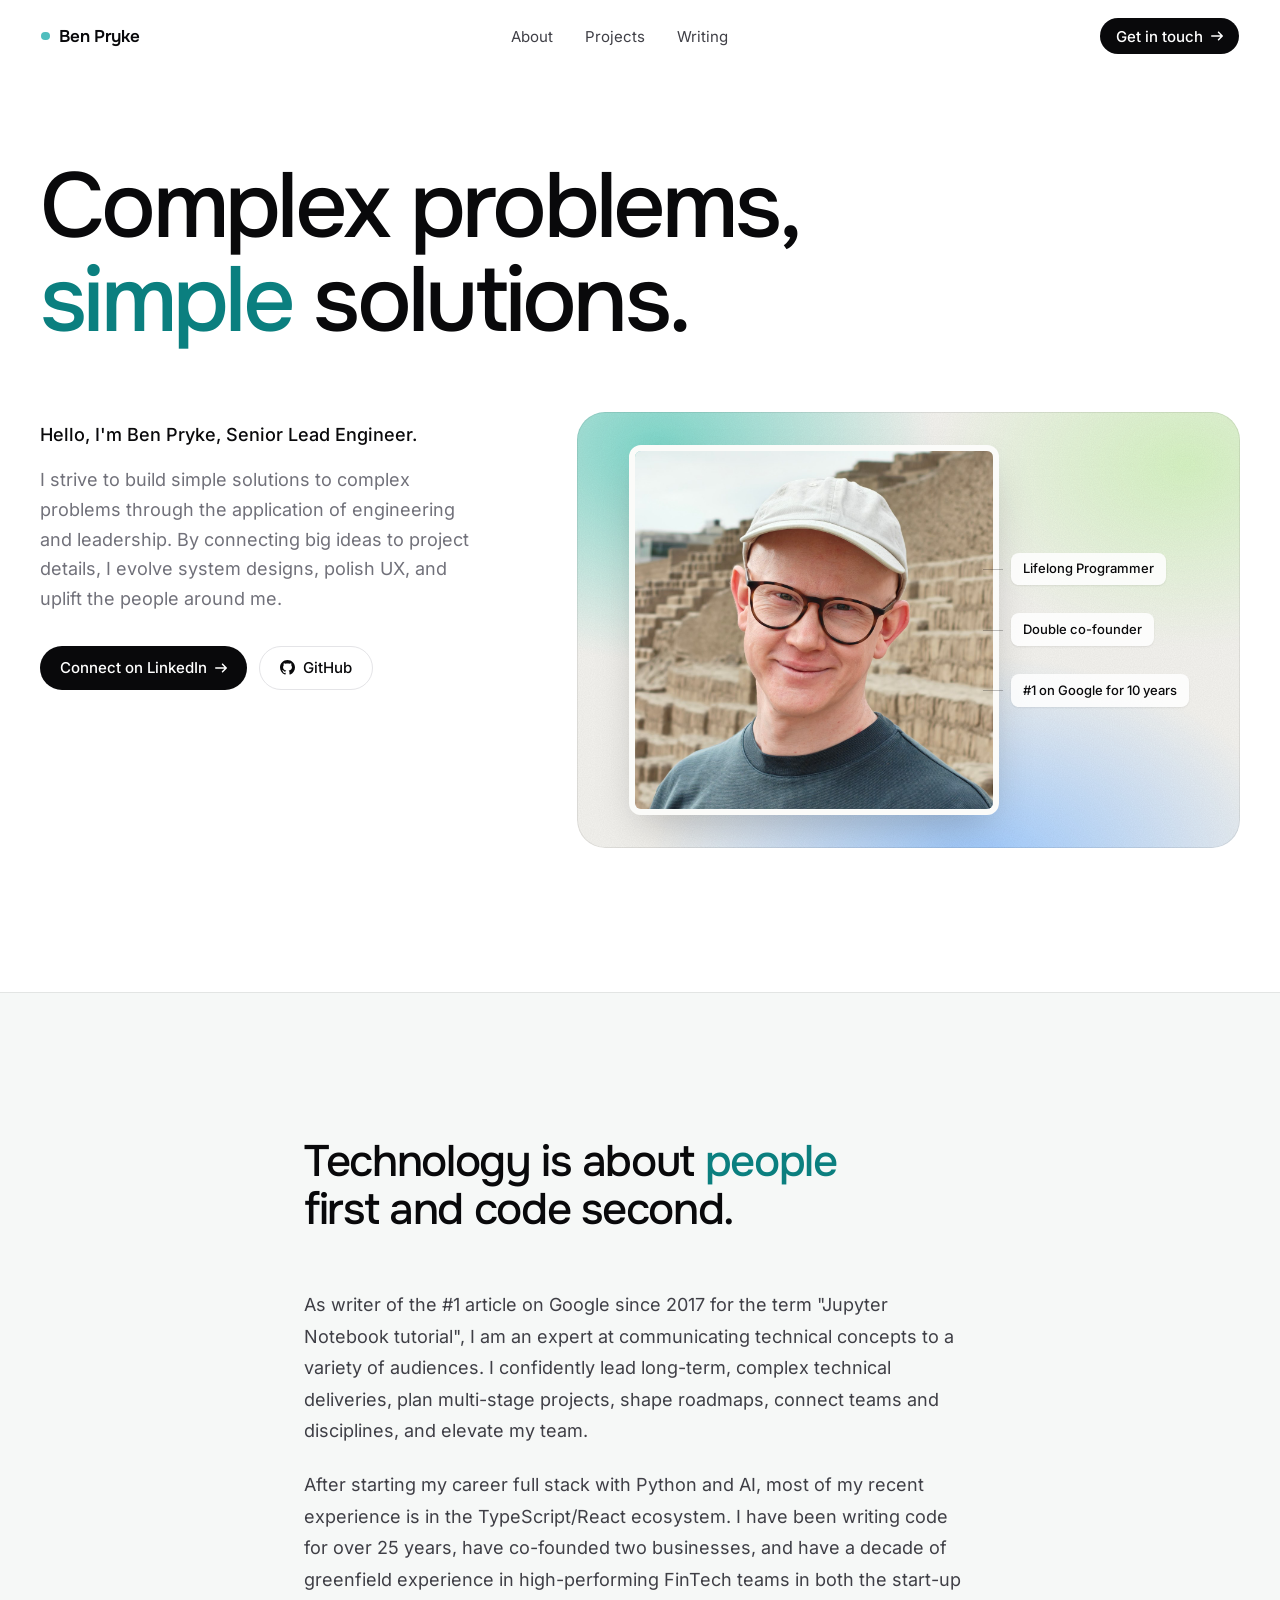
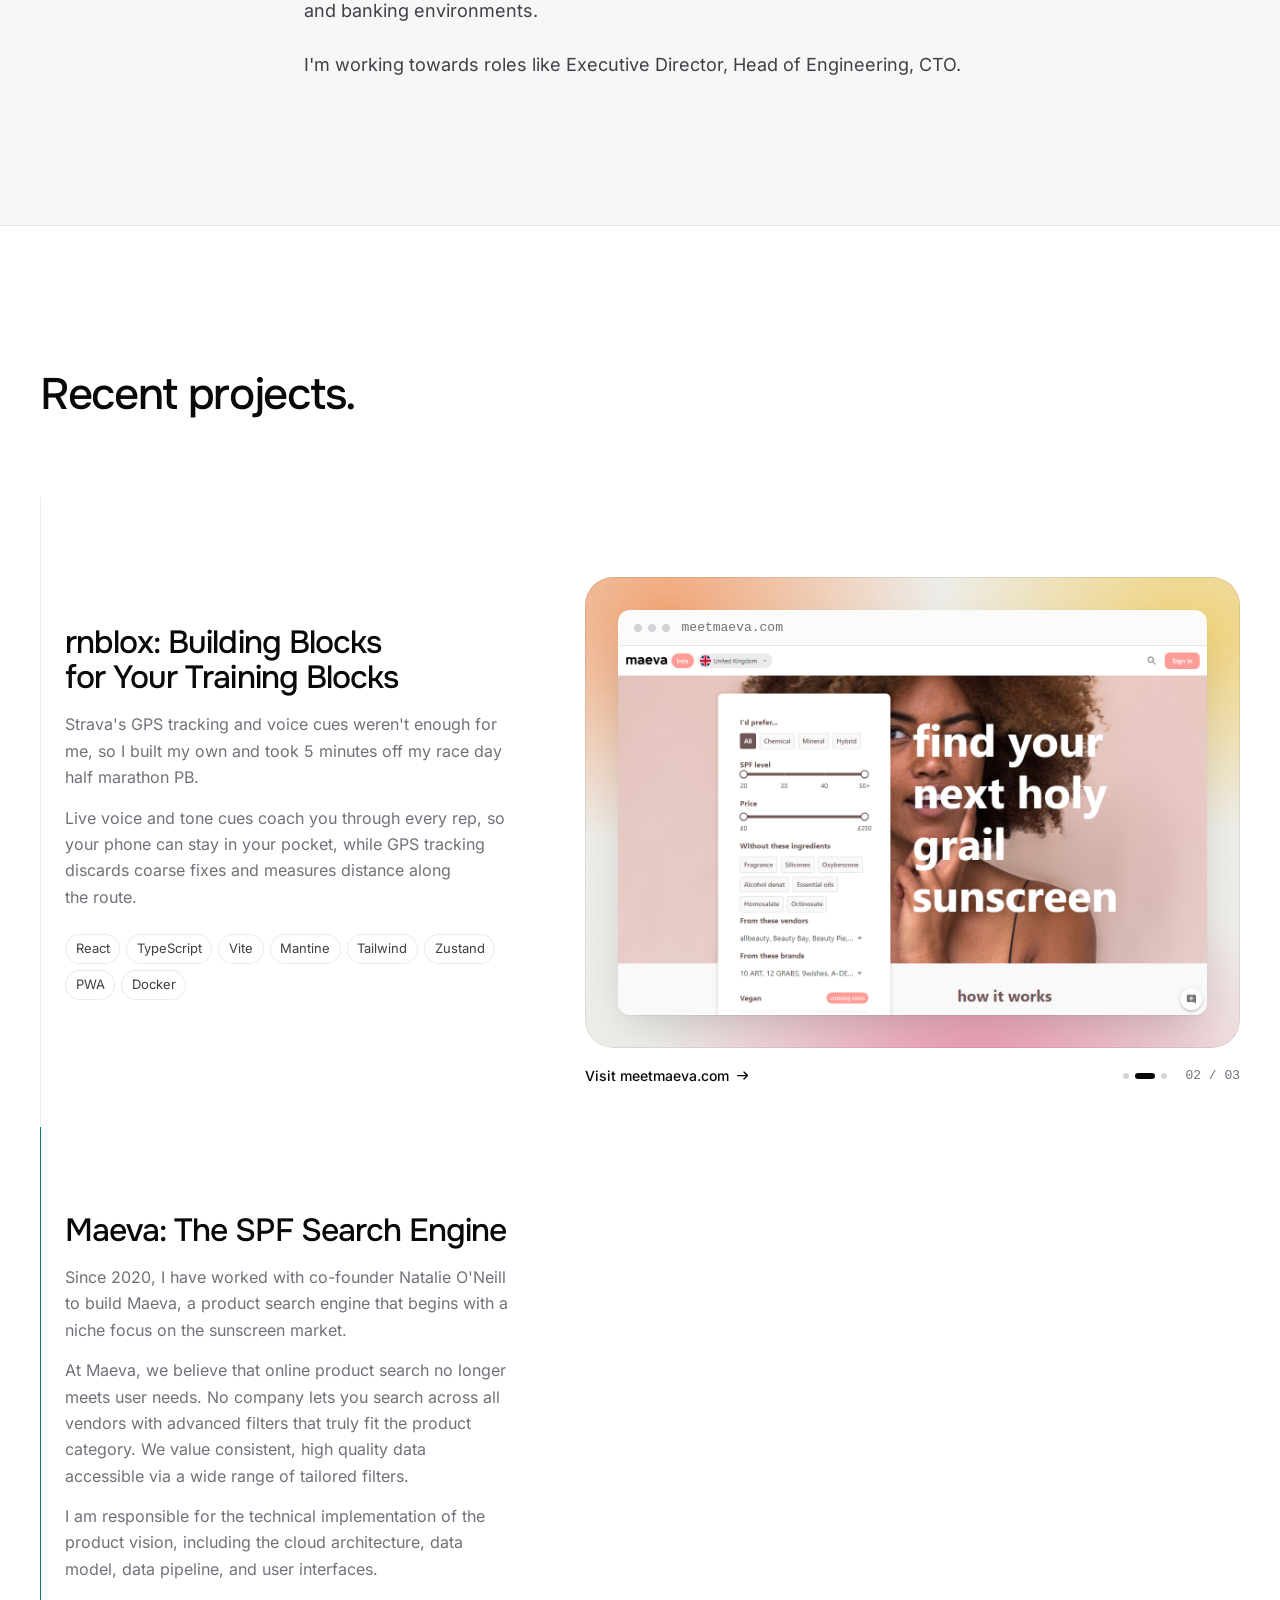
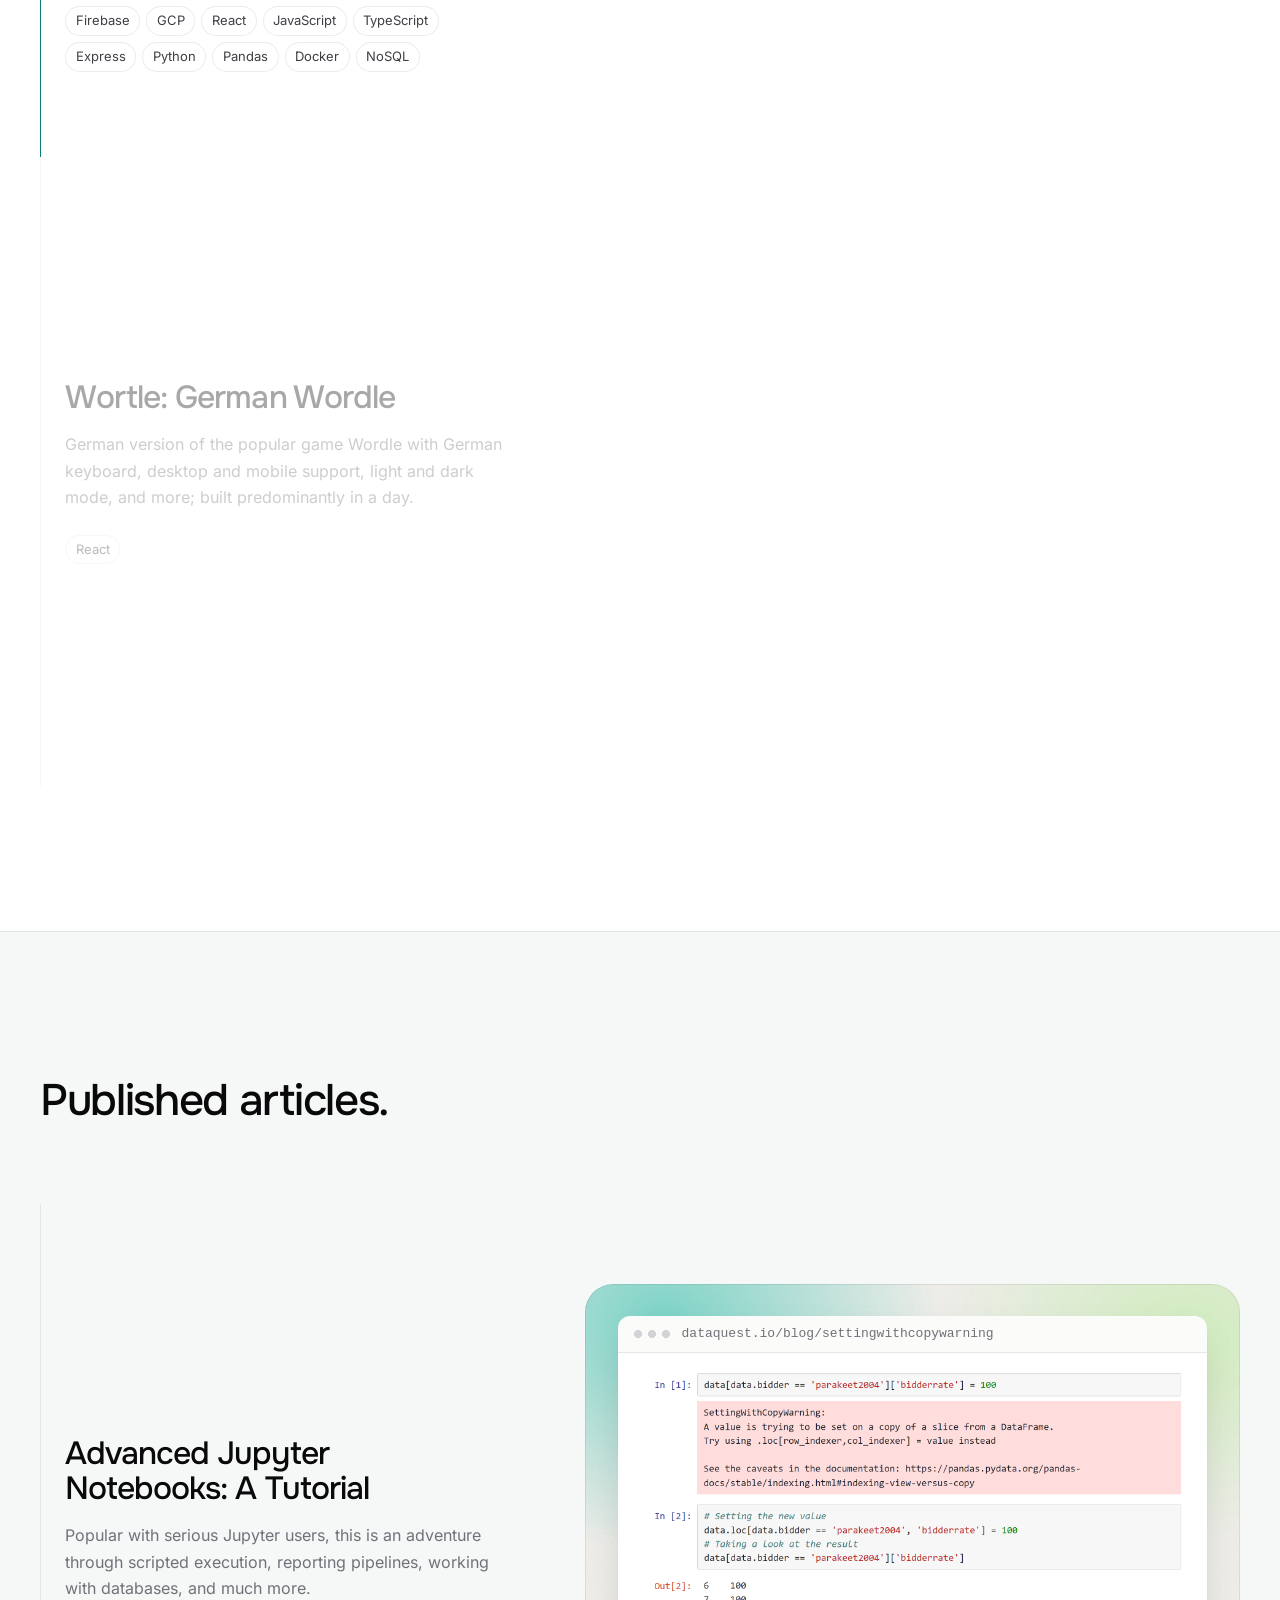
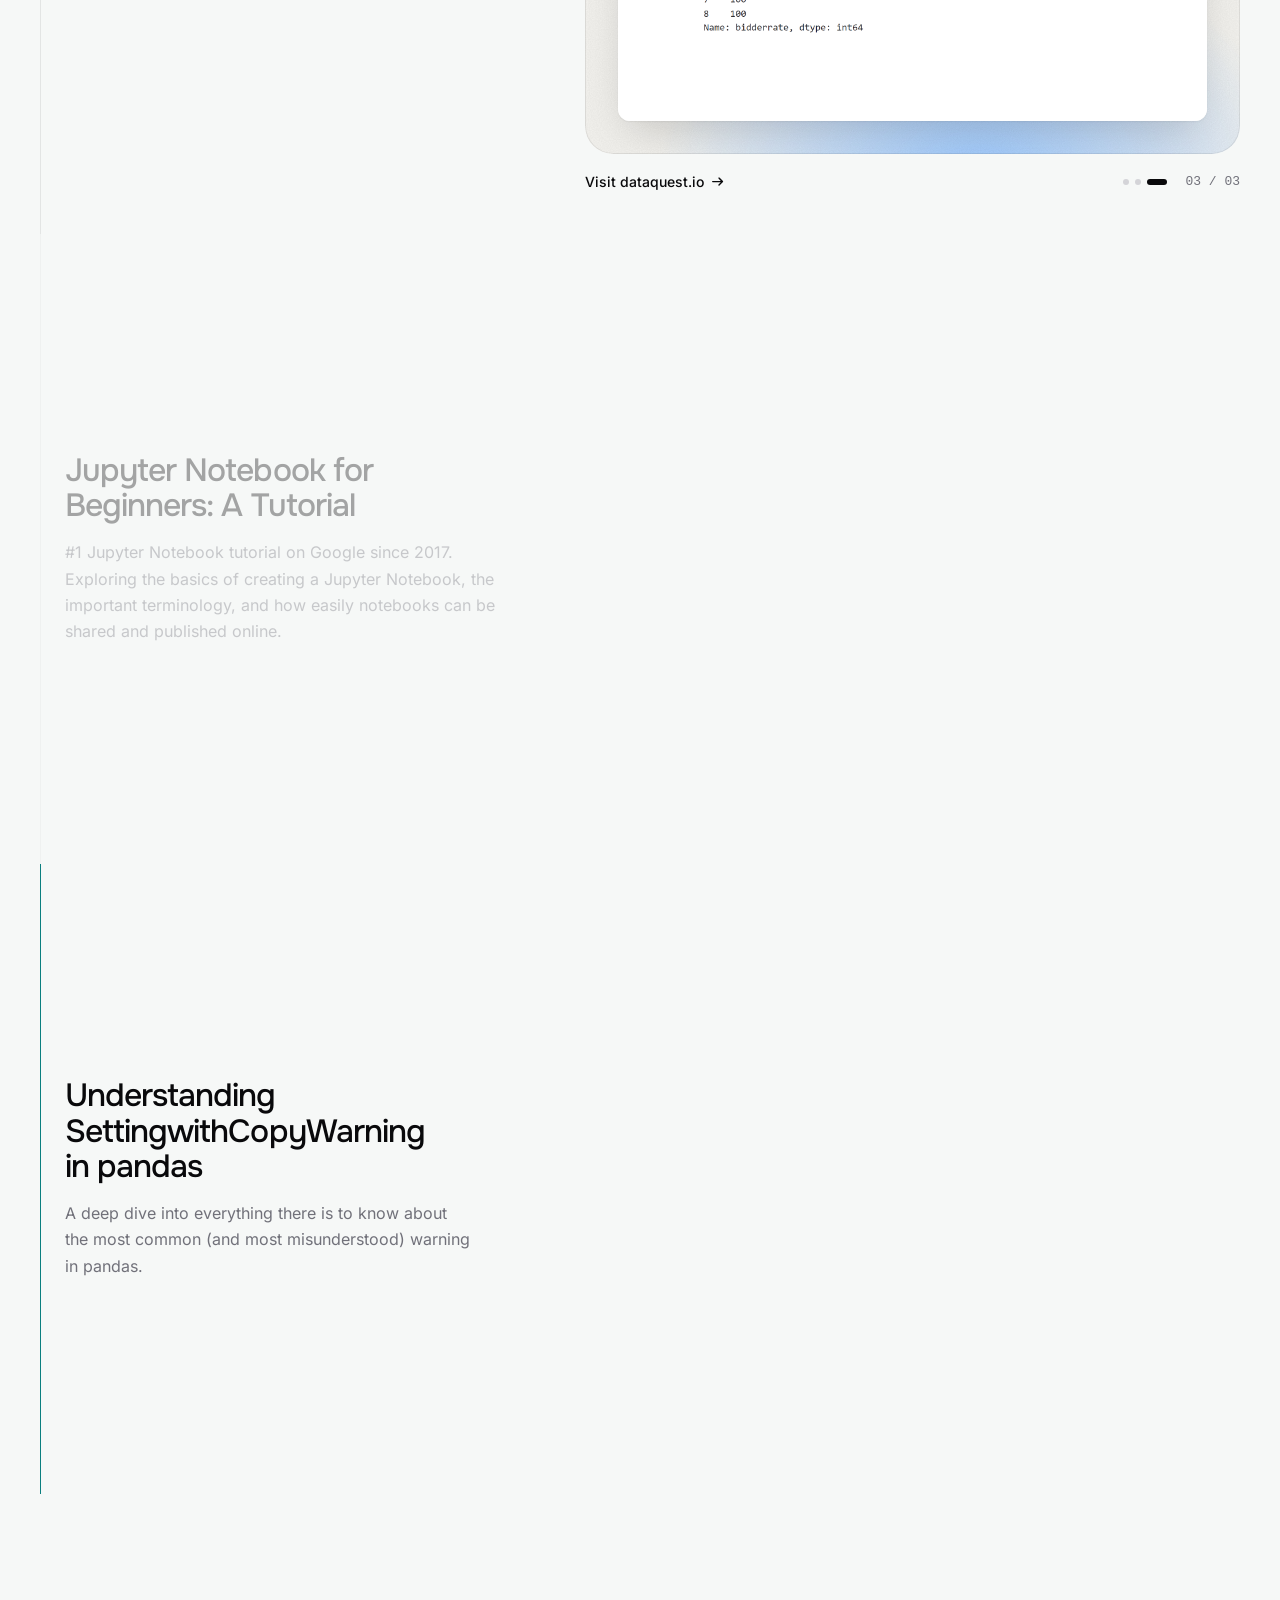
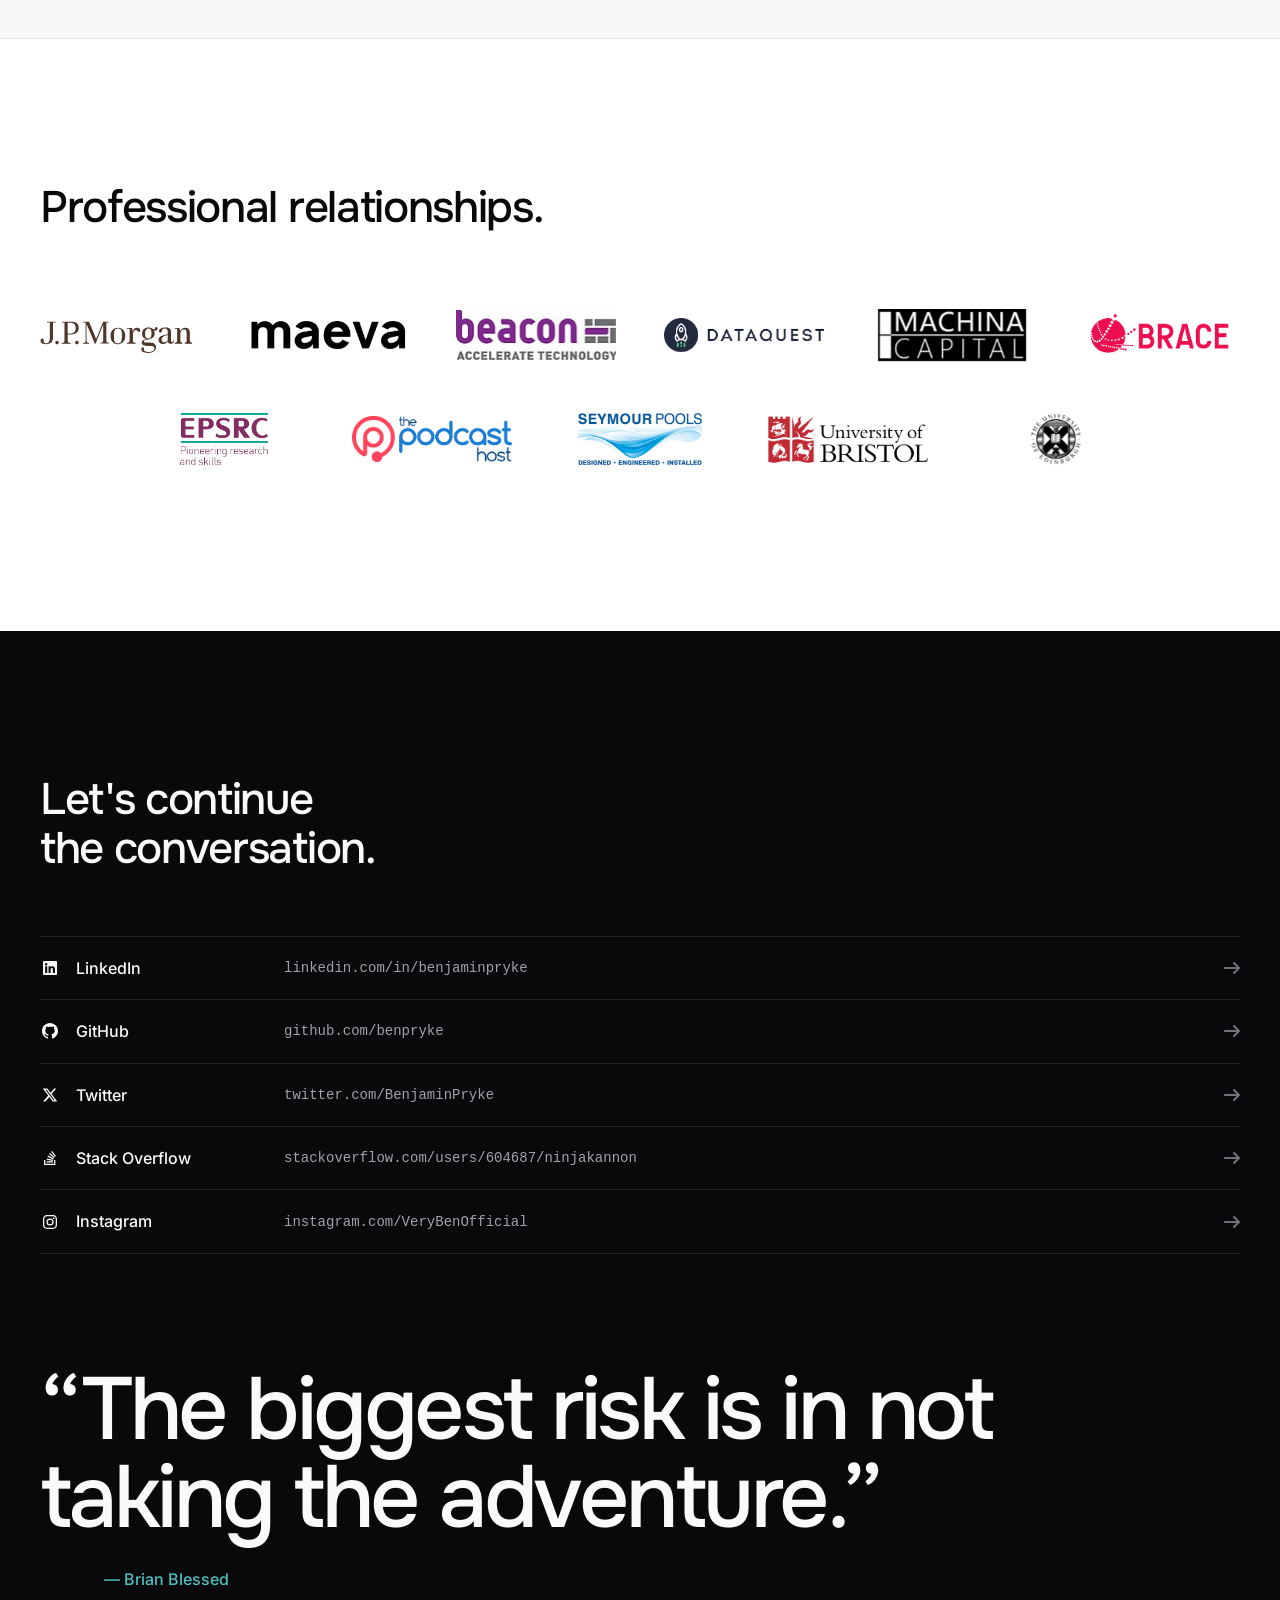
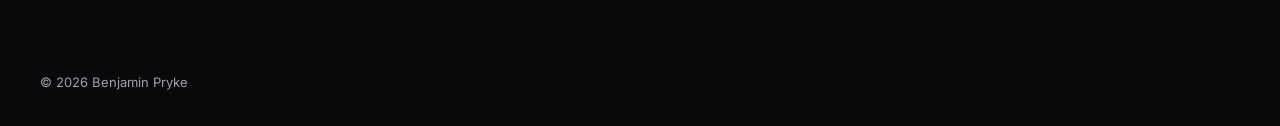
==== commit 26a587e8: "Deploying to master from @ benpryke/personal-website@d4db2664a30fecdd4aca0b635555f1eb884dc25e 🚀" ====
--- a/index.html
+++ b/index.html
@@ -25,11 +25,11 @@
       gtag('js', new Date());
       gtag('config', 'G-BXW9QDPKF5');
     </script>
-    <script type="module" crossorigin src="/assets/index-Biot6Jfm.js"></script>
+    <script type="module" crossorigin src="/assets/index-D2MS_3RF.js"></script>
     <link rel="stylesheet" crossorigin href="/assets/index-UYMi_4hP.css">
   </head>
   <body>
     <noscript>Enabling JavaScript will enhance this site</noscript>
-    <div id="root"><link rel="preload" as="image" href="/assets/headshot-Bqm12btp.jpg"/><header class="nav"><nav class="nav-bar" aria-label="Main"><a href="#top" class="nav-brand"><span class="nav-dot" aria-hidden="true"></span>Ben Pryke</a><ul class="nav-links"><li><a href="#about">About</a></li><li><a href="#projects">Projects</a></li><li><a href="#writing">Writing</a></li></ul><a href="#contact" class="button button-primary">Get in touch<svg data-prefix="fas" data-icon="arrow-right" class="svg-inline--fa fa-arrow-right button-arrow fa-width-auto" role="img" viewBox="0 0 512 512" aria-hidden="true"><path fill="currentColor" d="M502.6 278.6c12.5-12.5 12.5-32.8 0-45.3l-160-160c-12.5-12.5-32.8-12.5-45.3 0s-12.5 32.8 0 45.3L402.7 224 32 224c-17.7 0-32 14.3-32 32s14.3 32 32 32l370.7 0-105.4 105.4c-12.5 12.5-12.5 32.8 0 45.3s32.8 12.5 45.3 0l160-160z"></path></svg></a></nav></header><main><section class="hero" id="top"><h1><span>Complex problems,</span><span><em>simple</em> solutions.</span></h1><div class="hero-grid"><div class="hero-text"><p class="hero-lead">Hello, I&#x27;m Ben Pryke, Senior Lead Engineer.</p><p>I build simple solutions to complex problems by working at the intersection of engineering and leadership. By connecting big ideas to project details, I strive to simplify implementations, polish user experiences, and uplift the people and technology around me.</p><div class="hero-actions"><a href="https://linkedin.com/in/benjaminpryke" class="button button-primary">Connect on LinkedIn<svg data-prefix="fas" data-icon="arrow-right" class="svg-inline--fa fa-arrow-right button-arrow fa-width-auto" role="img" viewBox="0 0 512 512" aria-hidden="true"><path fill="currentColor" d="M502.6 278.6c12.5-12.5 12.5-32.8 0-45.3l-160-160c-12.5-12.5-32.8-12.5-45.3 0s-12.5 32.8 0 45.3L402.7 224 32 224c-17.7 0-32 14.3-32 32s14.3 32 32 32l370.7 0-105.4 105.4c-12.5 12.5-12.5 32.8 0 45.3s32.8 12.5 45.3 0l160-160z"></path></svg></a><a href="https://github.com/benpryke" class="button button-secondary"><svg data-prefix="fab" data-icon="github" class="svg-inline--fa fa-github fa-width-auto" role="img" viewBox="0 0 512 512" aria-hidden="true"><path fill="currentColor" d="M216.5 362.5c-66-8-112.5-55.5-112.5-117 0-25 9-52 24-70-6.5-16.5-5.5-51.5 2-66 20-2.5 47 8 63 22.5 19-6 39-9 63.5-9s44.5 3 62.5 8.5c15.5-14 43-24.5 63-22 7 13.5 8 48.5 1.5 65.5 16 19 24.5 44.5 24.5 70.5 0 61.5-46.5 108-113.5 116.5 17 11 28.5 35 28.5 62.5l0 52C323 491.5 335.5 500 350.5 494 441 459.5 512 369 512 257 512 115.5 397 0 255.5 0S0 115.5 0 257c0 111 70.5 203 165.5 237.5 13.5 5 26.5-4 26.5-17.5l0-40c-7 3-16 5-24 5-33 0-52.5-18-66.5-51.5-5.5-13.5-11.5-21.5-23-23-6-.5-8-3-8-6 0-6 10-10.5 20-10.5 14.5 0 27 9 40 27.5 10 14.5 20.5 21 33 21s20.5-4.5 32-16c8.5-8.5 15-16 21-21z"></path></svg>GitHub</a></div></div><div class="frame hero-frame" data-tone="0"><div class="hero-portrait"><img src="/assets/headshot-Bqm12btp.jpg" alt="Benjamin Pryke" width="1354" height="1351"/><ul class="hero-facts"><li>Lifelong Programmer</li><li>Double co-founder</li><li>#1 on Google for 10 years</li></ul></div></div></div></section><section id="about" class="section section-tinted section-prose"><div class="section-inner"><h2 class="section-title">Technology is about <em>people</em> first and code second.</h2><p>As writer of the world&#x27;s most popular Jupyter Notebook tutorial since 2017, I am an expert in communicating technical concepts with a variety of audiences. I confidently lead long-term, complex technical deliveries, plan multi-stage projects, shape roadmaps, connect teams and disciplines, and elevate my team.</p><p>After starting my career full stack with Python and AI, most of my recent experience is in the TypeScript/React ecosystem. I have been writing code for well over two decades, have co-founded two businesses, and have a decade of experience in high-performing FinTech teams.</p><p>I&#x27;m working towards roles like Executive Director, Head of Engineering, CTO.</p></div></section><section id="projects" class="section"><div class="section-inner"><h2 class="section-title">Recent projects.</h2><div class="showcase"><ol class="showcase-list"><li class="showcase-item is-active"><div class="frame showcase-inline" data-tone="0"><div class="frame-window"><div class="frame-bar"><span class="frame-dots" aria-hidden="true"></span><span class="frame-title">rnblox.com</span></div><div class="frame-body"><img src="/assets/rnblox-BdJEKUhu.png" alt="" loading="lazy"/></div></div></div><h3><a href="https://rnblox.com">rnblox: Building Blocks for Your Training Blocks</a></h3><p>Strava&#x27;s GPS tracking and voice cues weren&#x27;t enough for me, so I built my own and took 5 minutes off my race day half marathon PB.</p><p>Live voice and tone cues coach you through every rep, so your phone can stay in your pocket, while GPS tracking discards coarse fixes and measures distance along the route.</p><ul class="showcase-tags" aria-label="Key tech"><li>React</li><li>TypeScript</li><li>Vite</li><li>Mantine</li><li>Tailwind</li><li>Zustand</li><li>PWA</li><li>Docker</li></ul></li><li class="showcase-item"><div class="frame showcase-inline" data-tone="1"><div class="frame-window"><div class="frame-bar"><span class="frame-dots" aria-hidden="true"></span><span class="frame-title">meetmaeva.com</span></div><div class="frame-body"><img src="/assets/maeva-BCKXFTvt.png" alt="" loading="lazy"/></div></div></div><h3><a href="https://meetmaeva.com/">Maeva: The SPF Search Engine</a></h3><p>Since 2020, I have worked with co-founder Natalie O&#x27;Neill to build Maeva, a product search engine that begins with a niche focus on the sunscreen market.</p><p>At Maeva, we believe that online product search no longer meets user needs. No company lets you search across all vendors with advanced filters that truly fit the product category. We value consistent, high quality data accessible via a wide range of tailored filters.</p><p>I am responsible for the technical implementation of the product vision, including the cloud architecture, data model, data pipeline, and user interfaces.</p><ul class="showcase-tags" aria-label="Key tech"><li>Firebase</li><li>GCP</li><li>React</li><li>JavaScript</li><li>TypeScript</li><li>Express</li><li>Python</li><li>Pandas</li><li>Docker</li><li>NoSQL</li></ul></li><li class="showcase-item"><div class="frame showcase-inline" data-tone="2"><div class="frame-window"><div class="frame-bar"><span class="frame-dots" aria-hidden="true"></span><span class="frame-title">wortle.xyz</span></div><div class="frame-body"><img src="/assets/wortle-DSlqPg60.png" alt="" loading="lazy"/></div></div></div><h3><a href="https://wortle.xyz">Wortle: German Wordle</a></h3><p>German version of the popular game Wordle with German keyboard, desktop and mobile support, light and dark mode, and more; built predominantly in a day.</p><ul class="showcase-tags" aria-label="Key tech"><li>React</li></ul></li></ol><div class="showcase-stage"><a href="https://rnblox.com" class="showcase-link" tabindex="-1" aria-hidden="true"><div class="frame" data-tone="0"><div class="frame-window"><div class="frame-bar"><span class="frame-dots" aria-hidden="true"></span><span class="frame-title">rnblox.com</span></div><div class="frame-body"><img src="/assets/rnblox-BdJEKUhu.png" alt="" loading="lazy" class="is-active"/><img src="/assets/maeva-BCKXFTvt.png" alt="" loading="lazy" class=""/><img src="/assets/wortle-DSlqPg60.png" alt="" loading="lazy" class=""/></div></div></div></a><div class="showcase-meta"><a href="https://rnblox.com">Visit rnblox.com<svg data-prefix="fas" data-icon="arrow-right" class="svg-inline--fa fa-arrow-right fa-width-auto" role="img" viewBox="0 0 512 512" aria-hidden="true"><path fill="currentColor" d="M502.6 278.6c12.5-12.5 12.5-32.8 0-45.3l-160-160c-12.5-12.5-32.8-12.5-45.3 0s-12.5 32.8 0 45.3L402.7 224 32 224c-17.7 0-32 14.3-32 32s14.3 32 32 32l370.7 0-105.4 105.4c-12.5 12.5-12.5 32.8 0 45.3s32.8 12.5 45.3 0l160-160z"></path></svg></a><div class="showcase-progress"><button type="button" aria-label="Show rnblox: Building Blocks for Your Training Blocks" aria-current="true" class="is-active"></button><button type="button" aria-label="Show Maeva: The SPF Search Engine" aria-current="false" class=""></button><button type="button" aria-label="Show Wortle: German Wordle" aria-current="false" class=""></button><span>01 / 03</span></div></div></div></div></div></section><section id="writing" class="section section-tinted"><div class="section-inner"><h2 class="section-title">Published articles.</h2><div class="showcase"><ol class="showcase-list"><li class="showcase-item is-active"><div class="frame showcase-inline" data-tone="2"><div class="frame-window"><div class="frame-bar"><span class="frame-dots" aria-hidden="true"></span><span class="frame-title">dataquest.io/blog/advanced-jupyter-notebooks-tutorial</span></div><div class="frame-body"><img src="/assets/article-jupyter-advanced-DeqisPoy.png" alt="" loading="lazy"/></div></div></div><h3><a href="https://www.dataquest.io/blog/advanced-jupyter-notebooks-tutorial/">Advanced Jupyter Notebooks: A Tutorial</a></h3><p>Popular with serious Jupyter users, this is an adventure through scripted execution, reporting pipelines, working with databases, and much more.</p></li><li class="showcase-item"><div class="frame showcase-inline" data-tone="3"><div class="frame-window"><div class="frame-bar"><span class="frame-dots" aria-hidden="true"></span><span class="frame-title">dataquest.io/blog/jupyter-notebook-tutorial</span></div><div class="frame-body"><img src="/assets/article-jupyter-beginners-ClU7cpkZ.png" alt="" loading="lazy"/></div></div></div><h3><a href="https://www.dataquest.io/blog/jupyter-notebook-tutorial/">Jupyter Notebook for Beginners: A Tutorial</a></h3><p>#1 Jupyter Notebook tutorial on Google since 2017. Exploring the basics of creating a Jupyter Notebook, the important terminology, and how easily notebooks can be shared and published online.</p></li><li class="showcase-item"><div class="frame showcase-inline" data-tone="0"><div class="frame-window"><div class="frame-bar"><span class="frame-dots" aria-hidden="true"></span><span class="frame-title">dataquest.io/blog/settingwithcopywarning</span></div><div class="frame-body"><img src="/assets/article-settingwithcopywarning-DxVnlxx6.png" alt="" loading="lazy"/></div></div></div><h3><a href="https://www.dataquest.io/blog/settingwithcopywarning/">Understanding SettingwithCopyWarning in pandas</a></h3><p>A deep dive into everything there is to know about the most common (and most misunderstood) warning in pandas.</p></li></ol><div class="showcase-stage"><a href="https://www.dataquest.io/blog/advanced-jupyter-notebooks-tutorial/" class="showcase-link" tabindex="-1" aria-hidden="true"><div class="frame" data-tone="2"><div class="frame-window"><div class="frame-bar"><span class="frame-dots" aria-hidden="true"></span><span class="frame-title">dataquest.io/blog/advanced-jupyter-notebooks-tutorial</span></div><div class="frame-body"><img src="/assets/article-jupyter-advanced-DeqisPoy.png" alt="" loading="lazy" class="is-active"/><img src="/assets/article-jupyter-beginners-ClU7cpkZ.png" alt="" loading="lazy" class=""/><img src="/assets/article-settingwithcopywarning-DxVnlxx6.png" alt="" loading="lazy" class=""/></div></div></div></a><div class="showcase-meta"><a href="https://www.dataquest.io/blog/advanced-jupyter-notebooks-tutorial/">Visit dataquest.io<svg data-prefix="fas" data-icon="arrow-right" class="svg-inline--fa fa-arrow-right fa-width-auto" role="img" viewBox="0 0 512 512" aria-hidden="true"><path fill="currentColor" d="M502.6 278.6c12.5-12.5 12.5-32.8 0-45.3l-160-160c-12.5-12.5-32.8-12.5-45.3 0s-12.5 32.8 0 45.3L402.7 224 32 224c-17.7 0-32 14.3-32 32s14.3 32 32 32l370.7 0-105.4 105.4c-12.5 12.5-12.5 32.8 0 45.3s32.8 12.5 45.3 0l160-160z"></path></svg></a><div class="showcase-progress"><button type="button" aria-label="Show Advanced Jupyter Notebooks: A Tutorial" aria-current="true" class="is-active"></button><button type="button" aria-label="Show Jupyter Notebook for Beginners: A Tutorial" aria-current="false" class=""></button><button type="button" aria-label="Show Understanding SettingwithCopyWarning in pandas" aria-current="false" class=""></button><span>01 / 03</span></div></div></div></div></div></section><section class="section"><div class="section-inner"><h2 class="section-title">Professional relationships.</h2><ul class="logos"><li><a href="https://jpmorgan.com"><img src="/assets/logo-jpmc-B_yg5YcH.svg" alt="J.P. Morgan" loading="lazy"/></a></li><li><a href="https://meetmaeva.com"><img src="/assets/logo-maeva-CmxY9h2F.png" alt="Maeva" loading="lazy"/></a></li><li><a href="https://beacon.io"><img src="/assets/logo-beacon-BUWTUoi1.jpg" alt="Beacon Platform" loading="lazy"/></a></li><li><a href="https://www.dataquest.io"><img src="/assets/logo-dataquest-DRga4fbB.png" alt="Dataquest" loading="lazy"/></a></li><li><a href="https://www.linkedin.com/company/machina-capital"><img src="/assets/logo-machina-capital-DNEJAy8O.png" alt="Machina Capital" loading="lazy"/></a></li><li><a href="https://www.alzheimers-brace.org"><img src="/assets/logo-brace-D38T7SPX.png" alt="BRACE Dementia Research" loading="lazy"/></a></li><li><a href="https://epsrc.ukri.org/"><img src="/assets/logo-epsrc-CcCZXrrb.jpg" alt="EPSRC" loading="lazy"/></a></li><li><a href="https://www.thepodcasthost.com"><img src="/assets/logo-the-podcast-host-DcfUXhgy.png" alt="The Podcast Host" loading="lazy"/></a></li><li><a href="https://seymourpools.co.uk"><img src="/assets/logo-seymour-pools-DZkyE0bT.jpg" alt="Seymour Pools" loading="lazy"/></a></li><li><a href="http://www.bris.ac.uk/engineering/departments/computerscience/"><img src="/assets/logo-bristol-2JbccfRq.png" alt="Bristol University" loading="lazy"/></a></li><li><a href="http://www.anc.ed.ac.uk/machine-learning/"><img src="/assets/logo-edinburgh-WC3grtya.png" alt="Edinburgh University" loading="lazy"/></a></li></ul></div></section></main><footer class="footer" id="contact"><div class="footer-inner"><h2>Let&#x27;s continue the conversation.</h2><ul class="footer-links"><li><a href="https://linkedin.com/in/benjaminpryke"><svg data-prefix="fab" data-icon="linkedin" class="svg-inline--fa fa-linkedin" role="img" viewBox="0 0 448 512" aria-hidden="true"><path fill="currentColor" d="M416 32L31.9 32C14.3 32 0 46.5 0 64.3L0 447.7C0 465.5 14.3 480 31.9 480L416 480c17.6 0 32-14.5 32-32.3l0-383.4C448 46.5 433.6 32 416 32zM135.4 416l-66.4 0 0-213.8 66.5 0 0 213.8-.1 0zM102.2 96a38.5 38.5 0 1 1 0 77 38.5 38.5 0 1 1 0-77zM384.3 416l-66.4 0 0-104c0-24.8-.5-56.7-34.5-56.7-34.6 0-39.9 27-39.9 54.9l0 105.8-66.4 0 0-213.8 63.7 0 0 29.2 .9 0c8.9-16.8 30.6-34.5 62.9-34.5 67.2 0 79.7 44.3 79.7 101.9l0 117.2z"></path></svg><span>LinkedIn</span><span class="footer-url">linkedin.com/in/benjaminpryke</span><svg data-prefix="fas" data-icon="arrow-right" class="svg-inline--fa fa-arrow-right footer-arrow fa-width-auto" role="img" viewBox="0 0 512 512" aria-hidden="true"><path fill="currentColor" d="M502.6 278.6c12.5-12.5 12.5-32.8 0-45.3l-160-160c-12.5-12.5-32.8-12.5-45.3 0s-12.5 32.8 0 45.3L402.7 224 32 224c-17.7 0-32 14.3-32 32s14.3 32 32 32l370.7 0-105.4 105.4c-12.5 12.5-12.5 32.8 0 45.3s32.8 12.5 45.3 0l160-160z"></path></svg></a></li><li><a href="https://github.com/benpryke"><svg data-prefix="fab" data-icon="github" class="svg-inline--fa fa-github" role="img" viewBox="0 0 512 512" aria-hidden="true"><path fill="currentColor" d="M216.5 362.5c-66-8-112.5-55.5-112.5-117 0-25 9-52 24-70-6.5-16.5-5.5-51.5 2-66 20-2.5 47 8 63 22.5 19-6 39-9 63.5-9s44.5 3 62.5 8.5c15.5-14 43-24.5 63-22 7 13.5 8 48.5 1.5 65.5 16 19 24.5 44.5 24.5 70.5 0 61.5-46.5 108-113.5 116.5 17 11 28.5 35 28.5 62.5l0 52C323 491.5 335.5 500 350.5 494 441 459.5 512 369 512 257 512 115.5 397 0 255.5 0S0 115.5 0 257c0 111 70.5 203 165.5 237.5 13.5 5 26.5-4 26.5-17.5l0-40c-7 3-16 5-24 5-33 0-52.5-18-66.5-51.5-5.5-13.5-11.5-21.5-23-23-6-.5-8-3-8-6 0-6 10-10.5 20-10.5 14.5 0 27 9 40 27.5 10 14.5 20.5 21 33 21s20.5-4.5 32-16c8.5-8.5 15-16 21-21z"></path></svg><span>GitHub</span><span class="footer-url">github.com/benpryke</span><svg data-prefix="fas" data-icon="arrow-right" class="svg-inline--fa fa-arrow-right footer-arrow fa-width-auto" role="img" viewBox="0 0 512 512" aria-hidden="true"><path fill="currentColor" d="M502.6 278.6c12.5-12.5 12.5-32.8 0-45.3l-160-160c-12.5-12.5-32.8-12.5-45.3 0s-12.5 32.8 0 45.3L402.7 224 32 224c-17.7 0-32 14.3-32 32s14.3 32 32 32l370.7 0-105.4 105.4c-12.5 12.5-12.5 32.8 0 45.3s32.8 12.5 45.3 0l160-160z"></path></svg></a></li><li><a href="https://twitter.com/BenjaminPryke"><svg data-prefix="fab" data-icon="x-twitter" class="svg-inline--fa fa-x-twitter" role="img" viewBox="0 0 448 512" aria-hidden="true"><path fill="currentColor" d="M357.2 48L427.8 48 273.6 224.2 455 464 313 464 201.7 318.6 74.5 464 3.8 464 168.7 275.5-5.2 48 140.4 48 240.9 180.9 357.2 48zM332.4 421.8l39.1 0-252.4-333.8-42 0 255.3 333.8z"></path></svg><span>Twitter</span><span class="footer-url">twitter.com/BenjaminPryke</span><svg data-prefix="fas" data-icon="arrow-right" class="svg-inline--fa fa-arrow-right footer-arrow fa-width-auto" role="img" viewBox="0 0 512 512" aria-hidden="true"><path fill="currentColor" d="M502.6 278.6c12.5-12.5 12.5-32.8 0-45.3l-160-160c-12.5-12.5-32.8-12.5-45.3 0s-12.5 32.8 0 45.3L402.7 224 32 224c-17.7 0-32 14.3-32 32s14.3 32 32 32l370.7 0-105.4 105.4c-12.5 12.5-12.5 32.8 0 45.3s32.8 12.5 45.3 0l160-160z"></path></svg></a></li><li><a href="https://stackoverflow.com/users/604687/ninjakannon"><svg data-prefix="fab" data-icon="stack-overflow" class="svg-inline--fa fa-stack-overflow" role="img" viewBox="0 0 384 512" aria-hidden="true"><path fill="currentColor" d="M291 311l-195.7-41.3-8.2 39.3 195.7 41 8.2-39zm51-87L188.5 95.7 163 126.5 316.5 254.8 342 224zm-31.2 39.7L129.5 179 112.8 215.5 294 300 310.8 263.7zM262.3 32l-32 24 119.3 160.3 32-24-119.3-160.3zm20.5 328l-200 0 0 39.7 200 0 0-39.7zm39.7 80l-279.5 0 0-120-40 0 0 160 359.5 0 0-160-40 0 0 120z"></path></svg><span>Stack Overflow</span><span class="footer-url">stackoverflow.com/users/604687/ninjakannon</span><svg data-prefix="fas" data-icon="arrow-right" class="svg-inline--fa fa-arrow-right footer-arrow fa-width-auto" role="img" viewBox="0 0 512 512" aria-hidden="true"><path fill="currentColor" d="M502.6 278.6c12.5-12.5 12.5-32.8 0-45.3l-160-160c-12.5-12.5-32.8-12.5-45.3 0s-12.5 32.8 0 45.3L402.7 224 32 224c-17.7 0-32 14.3-32 32s14.3 32 32 32l370.7 0-105.4 105.4c-12.5 12.5-12.5 32.8 0 45.3s32.8 12.5 45.3 0l160-160z"></path></svg></a></li><li><a href="https://www.instagram.com/VeryBenOfficial"><svg data-prefix="fab" data-icon="instagram" class="svg-inline--fa fa-instagram" role="img" viewBox="0 0 448 512" aria-hidden="true"><path fill="currentColor" d="M224.3 141a115 115 0 1 0 -.6 230 115 115 0 1 0 .6-230zm-.6 40.4a74.6 74.6 0 1 1 .6 149.2 74.6 74.6 0 1 1 -.6-149.2zm93.4-45.1a26.8 26.8 0 1 1 53.6 0 26.8 26.8 0 1 1 -53.6 0zm129.7 27.2c-1.7-35.9-9.9-67.7-36.2-93.9-26.2-26.2-58-34.4-93.9-36.2-37-2.1-147.9-2.1-184.9 0-35.8 1.7-67.6 9.9-93.9 36.1s-34.4 58-36.2 93.9c-2.1 37-2.1 147.9 0 184.9 1.7 35.9 9.9 67.7 36.2 93.9s58 34.4 93.9 36.2c37 2.1 147.9 2.1 184.9 0 35.9-1.7 67.7-9.9 93.9-36.2 26.2-26.2 34.4-58 36.2-93.9 2.1-37 2.1-147.8 0-184.8zM399 388c-7.8 19.6-22.9 34.7-42.6 42.6-29.5 11.7-99.5 9-132.1 9s-102.7 2.6-132.1-9c-19.6-7.8-34.7-22.9-42.6-42.6-11.7-29.5-9-99.5-9-132.1s-2.6-102.7 9-132.1c7.8-19.6 22.9-34.7 42.6-42.6 29.5-11.7 99.5-9 132.1-9s102.7-2.6 132.1 9c19.6 7.8 34.7 22.9 42.6 42.6 11.7 29.5 9 99.5 9 132.1s2.7 102.7-9 132.1z"></path></svg><span>Instagram</span><span class="footer-url">instagram.com/VeryBenOfficial</span><svg data-prefix="fas" data-icon="arrow-right" class="svg-inline--fa fa-arrow-right footer-arrow fa-width-auto" role="img" viewBox="0 0 512 512" aria-hidden="true"><path fill="currentColor" d="M502.6 278.6c12.5-12.5 12.5-32.8 0-45.3l-160-160c-12.5-12.5-32.8-12.5-45.3 0s-12.5 32.8 0 45.3L402.7 224 32 224c-17.7 0-32 14.3-32 32s14.3 32 32 32l370.7 0-105.4 105.4c-12.5 12.5-12.5 32.8 0 45.3s32.8 12.5 45.3 0l160-160z"></path></svg></a></li></ul><blockquote class="footer-quote"><p>“The biggest risk is in not taking the adventure.”</p><footer>— Brian Blessed</footer></blockquote><p class="footer-legal">© 2026 Benjamin Pryke</p></div></footer></div>
+    <div id="root"><link rel="preload" as="image" href="/assets/headshot-Bqm12btp.jpg"/><header class="nav"><nav class="nav-bar" aria-label="Main"><a href="#top" class="nav-brand"><span class="nav-dot" aria-hidden="true"></span>Ben Pryke</a><ul class="nav-links"><li><a href="#about">About</a></li><li><a href="#projects">Projects</a></li><li><a href="#writing">Writing</a></li></ul><a href="#contact" class="button button-primary">Get in touch<svg data-prefix="fas" data-icon="arrow-right" class="svg-inline--fa fa-arrow-right button-arrow fa-width-auto" role="img" viewBox="0 0 512 512" aria-hidden="true"><path fill="currentColor" d="M502.6 278.6c12.5-12.5 12.5-32.8 0-45.3l-160-160c-12.5-12.5-32.8-12.5-45.3 0s-12.5 32.8 0 45.3L402.7 224 32 224c-17.7 0-32 14.3-32 32s14.3 32 32 32l370.7 0-105.4 105.4c-12.5 12.5-12.5 32.8 0 45.3s32.8 12.5 45.3 0l160-160z"></path></svg></a></nav></header><main><section class="hero" id="top"><h1><span>Complex problems,</span><span><em>simple</em> solutions.</span></h1><div class="hero-grid"><div class="hero-text"><p class="hero-lead">Hello, I&#x27;m Ben Pryke, Senior Lead Engineer.</p><p>I strive to build simple solutions to complex problems through the application of engineering and leadership. By connecting big ideas to project details, I evolve system designs, polish UX, and uplift the people around me.</p><div class="hero-actions"><a href="https://linkedin.com/in/benjaminpryke" class="button button-primary">Connect on LinkedIn<svg data-prefix="fas" data-icon="arrow-right" class="svg-inline--fa fa-arrow-right button-arrow fa-width-auto" role="img" viewBox="0 0 512 512" aria-hidden="true"><path fill="currentColor" d="M502.6 278.6c12.5-12.5 12.5-32.8 0-45.3l-160-160c-12.5-12.5-32.8-12.5-45.3 0s-12.5 32.8 0 45.3L402.7 224 32 224c-17.7 0-32 14.3-32 32s14.3 32 32 32l370.7 0-105.4 105.4c-12.5 12.5-12.5 32.8 0 45.3s32.8 12.5 45.3 0l160-160z"></path></svg></a><a href="https://github.com/benpryke" class="button button-secondary"><svg data-prefix="fab" data-icon="github" class="svg-inline--fa fa-github fa-width-auto" role="img" viewBox="0 0 512 512" aria-hidden="true"><path fill="currentColor" d="M216.5 362.5c-66-8-112.5-55.5-112.5-117 0-25 9-52 24-70-6.5-16.5-5.5-51.5 2-66 20-2.5 47 8 63 22.5 19-6 39-9 63.5-9s44.5 3 62.5 8.5c15.5-14 43-24.5 63-22 7 13.5 8 48.5 1.5 65.5 16 19 24.5 44.5 24.5 70.5 0 61.5-46.5 108-113.5 116.5 17 11 28.5 35 28.5 62.5l0 52C323 491.5 335.5 500 350.5 494 441 459.5 512 369 512 257 512 115.5 397 0 255.5 0S0 115.5 0 257c0 111 70.5 203 165.5 237.5 13.5 5 26.5-4 26.5-17.5l0-40c-7 3-16 5-24 5-33 0-52.5-18-66.5-51.5-5.5-13.5-11.5-21.5-23-23-6-.5-8-3-8-6 0-6 10-10.5 20-10.5 14.5 0 27 9 40 27.5 10 14.5 20.5 21 33 21s20.5-4.5 32-16c8.5-8.5 15-16 21-21z"></path></svg>GitHub</a></div></div><div class="frame hero-frame" data-tone="0"><div class="hero-portrait"><img src="/assets/headshot-Bqm12btp.jpg" alt="Benjamin Pryke" width="1354" height="1351"/><ul class="hero-facts"><li>Lifelong Programmer</li><li>Double co-founder</li><li>#1 on Google for 10 years</li></ul></div></div></div></section><section id="about" class="section section-tinted section-prose"><div class="section-inner"><h2 class="section-title">Technology is about <em>people</em> first and code second.</h2><p>As writer of the #1 article on Google since 2017 for the term &quot;Jupyter Notebook tutorial&quot;, I am an expert at communicating technical concepts to a variety of audiences. I confidently lead long-term, complex technical deliveries, plan multi-stage projects, shape roadmaps, connect teams and disciplines, and elevate my team.</p><p>After starting my career full stack with Python and AI, most of my recent experience is in the TypeScript/React ecosystem. I have been writing code for over 25 years, have co-founded two businesses, and have a decade of greenfield experience in high-performing FinTech teams in both the start-up and banking environments.</p><p>I&#x27;m working towards roles like Executive Director, Head of Engineering, CTO.</p></div></section><section id="projects" class="section"><div class="section-inner"><h2 class="section-title">Recent projects.</h2><div class="showcase"><ol class="showcase-list"><li class="showcase-item is-active"><div class="frame showcase-inline" data-tone="0"><div class="frame-window"><div class="frame-bar"><span class="frame-dots" aria-hidden="true"></span><span class="frame-title">rnblox.com</span></div><div class="frame-body"><img src="/assets/rnblox-BdJEKUhu.png" alt="" loading="lazy"/></div></div></div><h3><a href="https://rnblox.com">rnblox: Building Blocks for Your Training Blocks</a></h3><p>Strava&#x27;s GPS tracking and voice cues weren&#x27;t enough for me, so I built my own and took 5 minutes off my race day half marathon PB.</p><p>Live voice and tone cues coach you through every rep, so your phone can stay in your pocket, while GPS tracking discards coarse fixes and measures distance along the route.</p><ul class="showcase-tags" aria-label="Key tech"><li>React</li><li>TypeScript</li><li>Vite</li><li>Mantine</li><li>Tailwind</li><li>Zustand</li><li>PWA</li><li>Docker</li></ul></li><li class="showcase-item"><div class="frame showcase-inline" data-tone="1"><div class="frame-window"><div class="frame-bar"><span class="frame-dots" aria-hidden="true"></span><span class="frame-title">meetmaeva.com</span></div><div class="frame-body"><img src="/assets/maeva-BCKXFTvt.png" alt="" loading="lazy"/></div></div></div><h3><a href="https://meetmaeva.com/">Maeva: The SPF Search Engine</a></h3><p>Since 2020, I have worked with co-founder Natalie O&#x27;Neill to build Maeva, a product search engine that begins with a niche focus on the sunscreen market.</p><p>At Maeva, we believe that online product search no longer meets user needs. No company lets you search across all vendors with advanced filters that truly fit the product category. We value consistent, high quality data accessible via a wide range of tailored filters.</p><p>I am responsible for the technical implementation of the product vision, including the cloud architecture, data model, data pipeline, and user interfaces.</p><ul class="showcase-tags" aria-label="Key tech"><li>Firebase</li><li>GCP</li><li>React</li><li>JavaScript</li><li>TypeScript</li><li>Express</li><li>Python</li><li>Pandas</li><li>Docker</li><li>NoSQL</li></ul></li><li class="showcase-item"><div class="frame showcase-inline" data-tone="2"><div class="frame-window"><div class="frame-bar"><span class="frame-dots" aria-hidden="true"></span><span class="frame-title">wortle.xyz</span></div><div class="frame-body"><img src="/assets/wortle-DSlqPg60.png" alt="" loading="lazy"/></div></div></div><h3><a href="https://wortle.xyz">Wortle: German Wordle</a></h3><p>German version of the popular game Wordle with German keyboard, desktop and mobile support, light and dark mode, and more; built predominantly in a day.</p><ul class="showcase-tags" aria-label="Key tech"><li>React</li></ul></li></ol><div class="showcase-stage"><a href="https://rnblox.com" class="showcase-link" tabindex="-1" aria-hidden="true"><div class="frame" data-tone="0"><div class="frame-window"><div class="frame-bar"><span class="frame-dots" aria-hidden="true"></span><span class="frame-title">rnblox.com</span></div><div class="frame-body"><img src="/assets/rnblox-BdJEKUhu.png" alt="" loading="lazy" class="is-active"/><img src="/assets/maeva-BCKXFTvt.png" alt="" loading="lazy" class=""/><img src="/assets/wortle-DSlqPg60.png" alt="" loading="lazy" class=""/></div></div></div></a><div class="showcase-meta"><a href="https://rnblox.com">Visit rnblox.com<svg data-prefix="fas" data-icon="arrow-right" class="svg-inline--fa fa-arrow-right fa-width-auto" role="img" viewBox="0 0 512 512" aria-hidden="true"><path fill="currentColor" d="M502.6 278.6c12.5-12.5 12.5-32.8 0-45.3l-160-160c-12.5-12.5-32.8-12.5-45.3 0s-12.5 32.8 0 45.3L402.7 224 32 224c-17.7 0-32 14.3-32 32s14.3 32 32 32l370.7 0-105.4 105.4c-12.5 12.5-12.5 32.8 0 45.3s32.8 12.5 45.3 0l160-160z"></path></svg></a><div class="showcase-progress"><button type="button" aria-label="Show rnblox: Building Blocks for Your Training Blocks" aria-current="true" class="is-active"></button><button type="button" aria-label="Show Maeva: The SPF Search Engine" aria-current="false" class=""></button><button type="button" aria-label="Show Wortle: German Wordle" aria-current="false" class=""></button><span>01 / 03</span></div></div></div></div></div></section><section id="writing" class="section section-tinted"><div class="section-inner"><h2 class="section-title">Published articles.</h2><div class="showcase"><ol class="showcase-list"><li class="showcase-item is-active"><div class="frame showcase-inline" data-tone="2"><div class="frame-window"><div class="frame-bar"><span class="frame-dots" aria-hidden="true"></span><span class="frame-title">dataquest.io/blog/advanced-jupyter-notebooks-tutorial</span></div><div class="frame-body"><img src="/assets/article-jupyter-advanced-DeqisPoy.png" alt="" loading="lazy"/></div></div></div><h3><a href="https://www.dataquest.io/blog/advanced-jupyter-notebooks-tutorial/">Advanced Jupyter Notebooks: A Tutorial</a></h3><p>Popular with serious Jupyter users, this is an adventure through scripted execution, reporting pipelines, working with databases, and much more.</p></li><li class="showcase-item"><div class="frame showcase-inline" data-tone="3"><div class="frame-window"><div class="frame-bar"><span class="frame-dots" aria-hidden="true"></span><span class="frame-title">dataquest.io/blog/jupyter-notebook-tutorial</span></div><div class="frame-body"><img src="/assets/article-jupyter-beginners-ClU7cpkZ.png" alt="" loading="lazy"/></div></div></div><h3><a href="https://www.dataquest.io/blog/jupyter-notebook-tutorial/">Jupyter Notebook for Beginners: A Tutorial</a></h3><p>#1 Jupyter Notebook tutorial on Google since 2017. Exploring the basics of creating a Jupyter Notebook, the important terminology, and how easily notebooks can be shared and published online.</p></li><li class="showcase-item"><div class="frame showcase-inline" data-tone="0"><div class="frame-window"><div class="frame-bar"><span class="frame-dots" aria-hidden="true"></span><span class="frame-title">dataquest.io/blog/settingwithcopywarning</span></div><div class="frame-body"><img src="/assets/article-settingwithcopywarning-DxVnlxx6.png" alt="" loading="lazy"/></div></div></div><h3><a href="https://www.dataquest.io/blog/settingwithcopywarning/">Understanding SettingwithCopyWarning in pandas</a></h3><p>A deep dive into everything there is to know about the most common (and most misunderstood) warning in pandas.</p></li></ol><div class="showcase-stage"><a href="https://www.dataquest.io/blog/advanced-jupyter-notebooks-tutorial/" class="showcase-link" tabindex="-1" aria-hidden="true"><div class="frame" data-tone="2"><div class="frame-window"><div class="frame-bar"><span class="frame-dots" aria-hidden="true"></span><span class="frame-title">dataquest.io/blog/advanced-jupyter-notebooks-tutorial</span></div><div class="frame-body"><img src="/assets/article-jupyter-advanced-DeqisPoy.png" alt="" loading="lazy" class="is-active"/><img src="/assets/article-jupyter-beginners-ClU7cpkZ.png" alt="" loading="lazy" class=""/><img src="/assets/article-settingwithcopywarning-DxVnlxx6.png" alt="" loading="lazy" class=""/></div></div></div></a><div class="showcase-meta"><a href="https://www.dataquest.io/blog/advanced-jupyter-notebooks-tutorial/">Visit dataquest.io<svg data-prefix="fas" data-icon="arrow-right" class="svg-inline--fa fa-arrow-right fa-width-auto" role="img" viewBox="0 0 512 512" aria-hidden="true"><path fill="currentColor" d="M502.6 278.6c12.5-12.5 12.5-32.8 0-45.3l-160-160c-12.5-12.5-32.8-12.5-45.3 0s-12.5 32.8 0 45.3L402.7 224 32 224c-17.7 0-32 14.3-32 32s14.3 32 32 32l370.7 0-105.4 105.4c-12.5 12.5-12.5 32.8 0 45.3s32.8 12.5 45.3 0l160-160z"></path></svg></a><div class="showcase-progress"><button type="button" aria-label="Show Advanced Jupyter Notebooks: A Tutorial" aria-current="true" class="is-active"></button><button type="button" aria-label="Show Jupyter Notebook for Beginners: A Tutorial" aria-current="false" class=""></button><button type="button" aria-label="Show Understanding SettingwithCopyWarning in pandas" aria-current="false" class=""></button><span>01 / 03</span></div></div></div></div></div></section><section class="section"><div class="section-inner"><h2 class="section-title">Professional relationships.</h2><ul class="logos"><li><a href="https://jpmorgan.com"><img src="/assets/logo-jpmc-B_yg5YcH.svg" alt="J.P. Morgan" loading="lazy"/></a></li><li><a href="https://meetmaeva.com"><img src="/assets/logo-maeva-CmxY9h2F.png" alt="Maeva" loading="lazy"/></a></li><li><a href="https://beacon.io"><img src="/assets/logo-beacon-BUWTUoi1.jpg" alt="Beacon Platform" loading="lazy"/></a></li><li><a href="https://www.dataquest.io"><img src="/assets/logo-dataquest-DRga4fbB.png" alt="Dataquest" loading="lazy"/></a></li><li><a href="https://www.linkedin.com/company/machina-capital"><img src="/assets/logo-machina-capital-DNEJAy8O.png" alt="Machina Capital" loading="lazy"/></a></li><li><a href="https://www.alzheimers-brace.org"><img src="/assets/logo-brace-D38T7SPX.png" alt="BRACE Dementia Research" loading="lazy"/></a></li><li><a href="https://epsrc.ukri.org/"><img src="/assets/logo-epsrc-CcCZXrrb.jpg" alt="EPSRC" loading="lazy"/></a></li><li><a href="https://www.thepodcasthost.com"><img src="/assets/logo-the-podcast-host-DcfUXhgy.png" alt="The Podcast Host" loading="lazy"/></a></li><li><a href="https://seymourpools.co.uk"><img src="/assets/logo-seymour-pools-DZkyE0bT.jpg" alt="Seymour Pools" loading="lazy"/></a></li><li><a href="http://www.bris.ac.uk/engineering/departments/computerscience/"><img src="/assets/logo-bristol-2JbccfRq.png" alt="Bristol University" loading="lazy"/></a></li><li><a href="http://www.anc.ed.ac.uk/machine-learning/"><img src="/assets/logo-edinburgh-WC3grtya.png" alt="Edinburgh University" loading="lazy"/></a></li></ul></div></section></main><footer class="footer" id="contact"><div class="footer-inner"><h2>Let&#x27;s continue the conversation.</h2><ul class="footer-links"><li><a href="https://linkedin.com/in/benjaminpryke"><svg data-prefix="fab" data-icon="linkedin" class="svg-inline--fa fa-linkedin" role="img" viewBox="0 0 448 512" aria-hidden="true"><path fill="currentColor" d="M416 32L31.9 32C14.3 32 0 46.5 0 64.3L0 447.7C0 465.5 14.3 480 31.9 480L416 480c17.6 0 32-14.5 32-32.3l0-383.4C448 46.5 433.6 32 416 32zM135.4 416l-66.4 0 0-213.8 66.5 0 0 213.8-.1 0zM102.2 96a38.5 38.5 0 1 1 0 77 38.5 38.5 0 1 1 0-77zM384.3 416l-66.4 0 0-104c0-24.8-.5-56.7-34.5-56.7-34.6 0-39.9 27-39.9 54.9l0 105.8-66.4 0 0-213.8 63.7 0 0 29.2 .9 0c8.9-16.8 30.6-34.5 62.9-34.5 67.2 0 79.7 44.3 79.7 101.9l0 117.2z"></path></svg><span>LinkedIn</span><span class="footer-url">linkedin.com/in/benjaminpryke</span><svg data-prefix="fas" data-icon="arrow-right" class="svg-inline--fa fa-arrow-right footer-arrow fa-width-auto" role="img" viewBox="0 0 512 512" aria-hidden="true"><path fill="currentColor" d="M502.6 278.6c12.5-12.5 12.5-32.8 0-45.3l-160-160c-12.5-12.5-32.8-12.5-45.3 0s-12.5 32.8 0 45.3L402.7 224 32 224c-17.7 0-32 14.3-32 32s14.3 32 32 32l370.7 0-105.4 105.4c-12.5 12.5-12.5 32.8 0 45.3s32.8 12.5 45.3 0l160-160z"></path></svg></a></li><li><a href="https://github.com/benpryke"><svg data-prefix="fab" data-icon="github" class="svg-inline--fa fa-github" role="img" viewBox="0 0 512 512" aria-hidden="true"><path fill="currentColor" d="M216.5 362.5c-66-8-112.5-55.5-112.5-117 0-25 9-52 24-70-6.5-16.5-5.5-51.5 2-66 20-2.5 47 8 63 22.5 19-6 39-9 63.5-9s44.5 3 62.5 8.5c15.5-14 43-24.5 63-22 7 13.5 8 48.5 1.5 65.5 16 19 24.5 44.5 24.5 70.5 0 61.5-46.5 108-113.5 116.5 17 11 28.5 35 28.5 62.5l0 52C323 491.5 335.5 500 350.5 494 441 459.5 512 369 512 257 512 115.5 397 0 255.5 0S0 115.5 0 257c0 111 70.5 203 165.5 237.5 13.5 5 26.5-4 26.5-17.5l0-40c-7 3-16 5-24 5-33 0-52.5-18-66.5-51.5-5.5-13.5-11.5-21.5-23-23-6-.5-8-3-8-6 0-6 10-10.5 20-10.5 14.5 0 27 9 40 27.5 10 14.5 20.5 21 33 21s20.5-4.5 32-16c8.5-8.5 15-16 21-21z"></path></svg><span>GitHub</span><span class="footer-url">github.com/benpryke</span><svg data-prefix="fas" data-icon="arrow-right" class="svg-inline--fa fa-arrow-right footer-arrow fa-width-auto" role="img" viewBox="0 0 512 512" aria-hidden="true"><path fill="currentColor" d="M502.6 278.6c12.5-12.5 12.5-32.8 0-45.3l-160-160c-12.5-12.5-32.8-12.5-45.3 0s-12.5 32.8 0 45.3L402.7 224 32 224c-17.7 0-32 14.3-32 32s14.3 32 32 32l370.7 0-105.4 105.4c-12.5 12.5-12.5 32.8 0 45.3s32.8 12.5 45.3 0l160-160z"></path></svg></a></li><li><a href="https://twitter.com/BenjaminPryke"><svg data-prefix="fab" data-icon="x-twitter" class="svg-inline--fa fa-x-twitter" role="img" viewBox="0 0 448 512" aria-hidden="true"><path fill="currentColor" d="M357.2 48L427.8 48 273.6 224.2 455 464 313 464 201.7 318.6 74.5 464 3.8 464 168.7 275.5-5.2 48 140.4 48 240.9 180.9 357.2 48zM332.4 421.8l39.1 0-252.4-333.8-42 0 255.3 333.8z"></path></svg><span>Twitter</span><span class="footer-url">twitter.com/BenjaminPryke</span><svg data-prefix="fas" data-icon="arrow-right" class="svg-inline--fa fa-arrow-right footer-arrow fa-width-auto" role="img" viewBox="0 0 512 512" aria-hidden="true"><path fill="currentColor" d="M502.6 278.6c12.5-12.5 12.5-32.8 0-45.3l-160-160c-12.5-12.5-32.8-12.5-45.3 0s-12.5 32.8 0 45.3L402.7 224 32 224c-17.7 0-32 14.3-32 32s14.3 32 32 32l370.7 0-105.4 105.4c-12.5 12.5-12.5 32.8 0 45.3s32.8 12.5 45.3 0l160-160z"></path></svg></a></li><li><a href="https://stackoverflow.com/users/604687/ninjakannon"><svg data-prefix="fab" data-icon="stack-overflow" class="svg-inline--fa fa-stack-overflow" role="img" viewBox="0 0 384 512" aria-hidden="true"><path fill="currentColor" d="M291 311l-195.7-41.3-8.2 39.3 195.7 41 8.2-39zm51-87L188.5 95.7 163 126.5 316.5 254.8 342 224zm-31.2 39.7L129.5 179 112.8 215.5 294 300 310.8 263.7zM262.3 32l-32 24 119.3 160.3 32-24-119.3-160.3zm20.5 328l-200 0 0 39.7 200 0 0-39.7zm39.7 80l-279.5 0 0-120-40 0 0 160 359.5 0 0-160-40 0 0 120z"></path></svg><span>Stack Overflow</span><span class="footer-url">stackoverflow.com/users/604687/ninjakannon</span><svg data-prefix="fas" data-icon="arrow-right" class="svg-inline--fa fa-arrow-right footer-arrow fa-width-auto" role="img" viewBox="0 0 512 512" aria-hidden="true"><path fill="currentColor" d="M502.6 278.6c12.5-12.5 12.5-32.8 0-45.3l-160-160c-12.5-12.5-32.8-12.5-45.3 0s-12.5 32.8 0 45.3L402.7 224 32 224c-17.7 0-32 14.3-32 32s14.3 32 32 32l370.7 0-105.4 105.4c-12.5 12.5-12.5 32.8 0 45.3s32.8 12.5 45.3 0l160-160z"></path></svg></a></li><li><a href="https://www.instagram.com/VeryBenOfficial"><svg data-prefix="fab" data-icon="instagram" class="svg-inline--fa fa-instagram" role="img" viewBox="0 0 448 512" aria-hidden="true"><path fill="currentColor" d="M224.3 141a115 115 0 1 0 -.6 230 115 115 0 1 0 .6-230zm-.6 40.4a74.6 74.6 0 1 1 .6 149.2 74.6 74.6 0 1 1 -.6-149.2zm93.4-45.1a26.8 26.8 0 1 1 53.6 0 26.8 26.8 0 1 1 -53.6 0zm129.7 27.2c-1.7-35.9-9.9-67.7-36.2-93.9-26.2-26.2-58-34.4-93.9-36.2-37-2.1-147.9-2.1-184.9 0-35.8 1.7-67.6 9.9-93.9 36.1s-34.4 58-36.2 93.9c-2.1 37-2.1 147.9 0 184.9 1.7 35.9 9.9 67.7 36.2 93.9s58 34.4 93.9 36.2c37 2.1 147.9 2.1 184.9 0 35.9-1.7 67.7-9.9 93.9-36.2 26.2-26.2 34.4-58 36.2-93.9 2.1-37 2.1-147.8 0-184.8zM399 388c-7.8 19.6-22.9 34.7-42.6 42.6-29.5 11.7-99.5 9-132.1 9s-102.7 2.6-132.1-9c-19.6-7.8-34.7-22.9-42.6-42.6-11.7-29.5-9-99.5-9-132.1s-2.6-102.7 9-132.1c7.8-19.6 22.9-34.7 42.6-42.6 29.5-11.7 99.5-9 132.1-9s102.7-2.6 132.1 9c19.6 7.8 34.7 22.9 42.6 42.6 11.7 29.5 9 99.5 9 132.1s2.7 102.7-9 132.1z"></path></svg><span>Instagram</span><span class="footer-url">instagram.com/VeryBenOfficial</span><svg data-prefix="fas" data-icon="arrow-right" class="svg-inline--fa fa-arrow-right footer-arrow fa-width-auto" role="img" viewBox="0 0 512 512" aria-hidden="true"><path fill="currentColor" d="M502.6 278.6c12.5-12.5 12.5-32.8 0-45.3l-160-160c-12.5-12.5-32.8-12.5-45.3 0s-12.5 32.8 0 45.3L402.7 224 32 224c-17.7 0-32 14.3-32 32s14.3 32 32 32l370.7 0-105.4 105.4c-12.5 12.5-12.5 32.8 0 45.3s32.8 12.5 45.3 0l160-160z"></path></svg></a></li></ul><blockquote class="footer-quote"><p>“The biggest risk is in not taking the adventure.”</p><footer>— Brian Blessed</footer></blockquote><p class="footer-legal">© 2026 Benjamin Pryke</p></div></footer></div>
   </body>
 </html>
